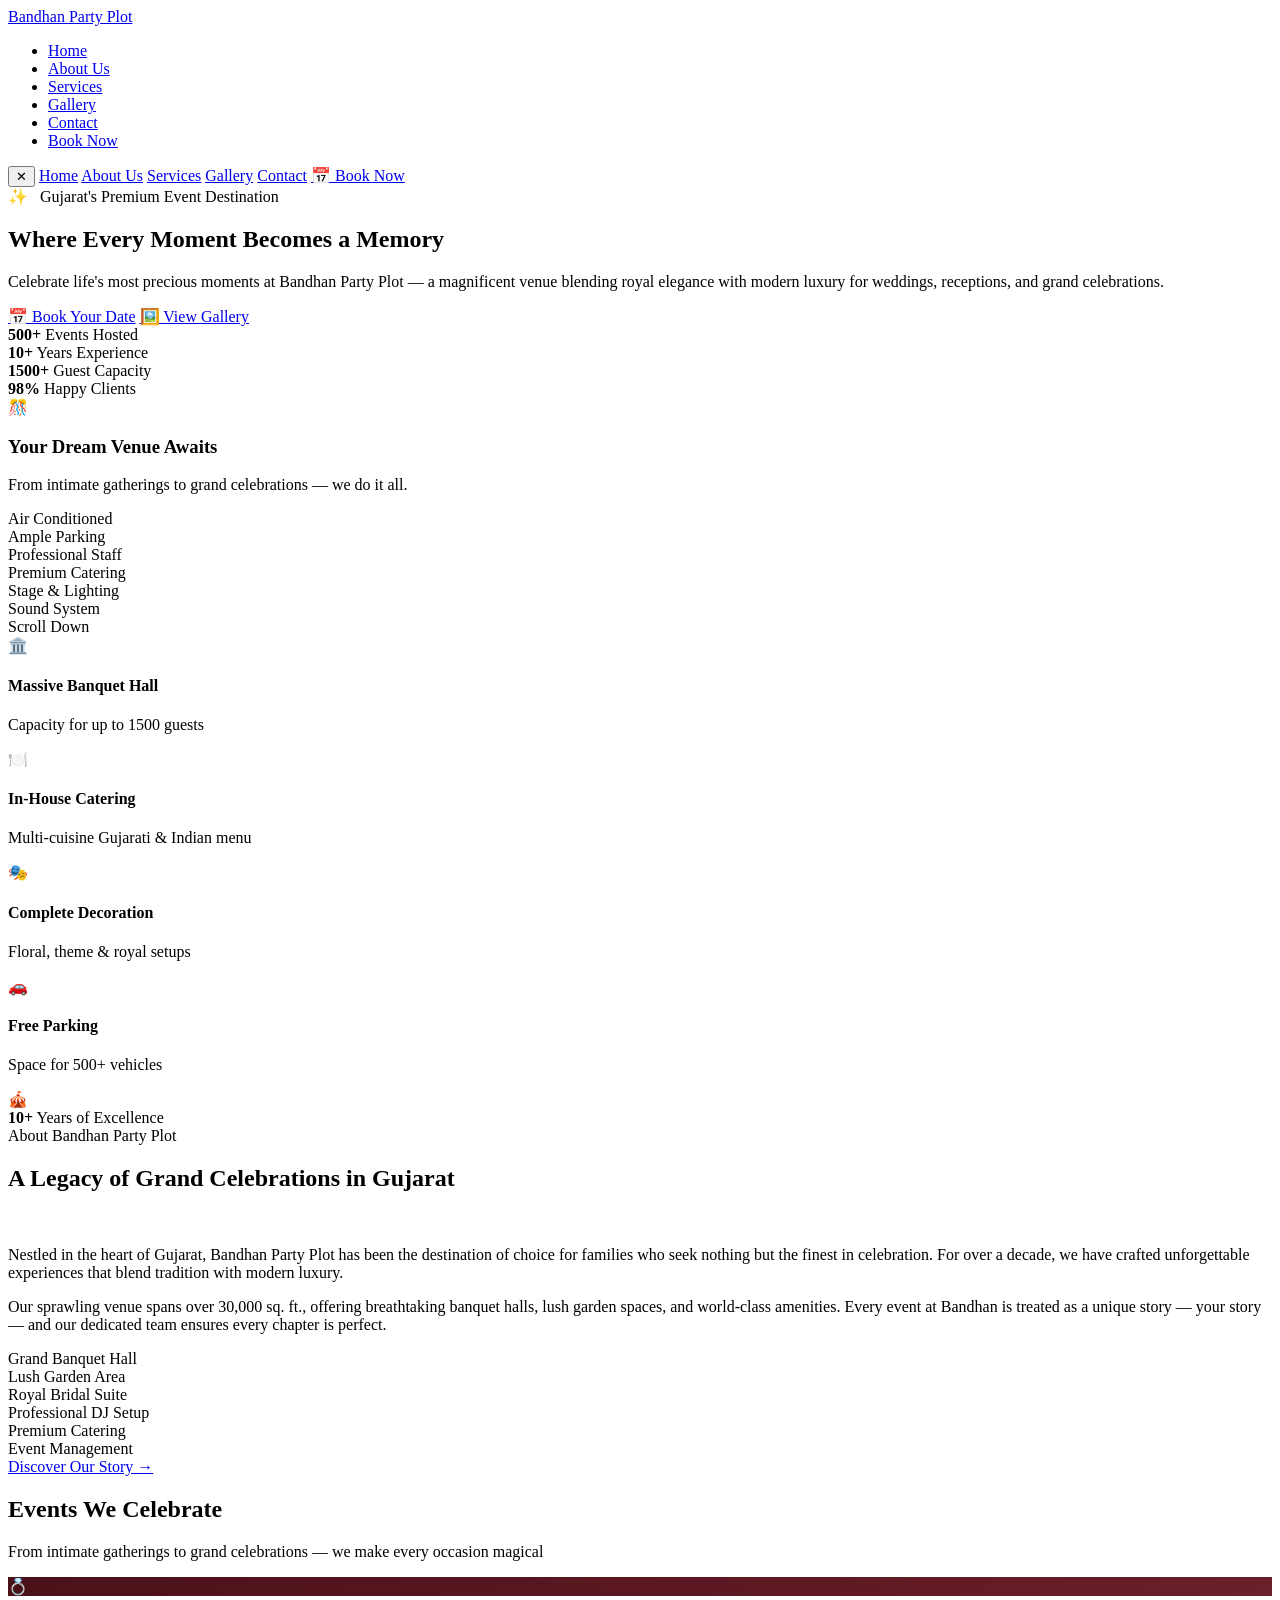
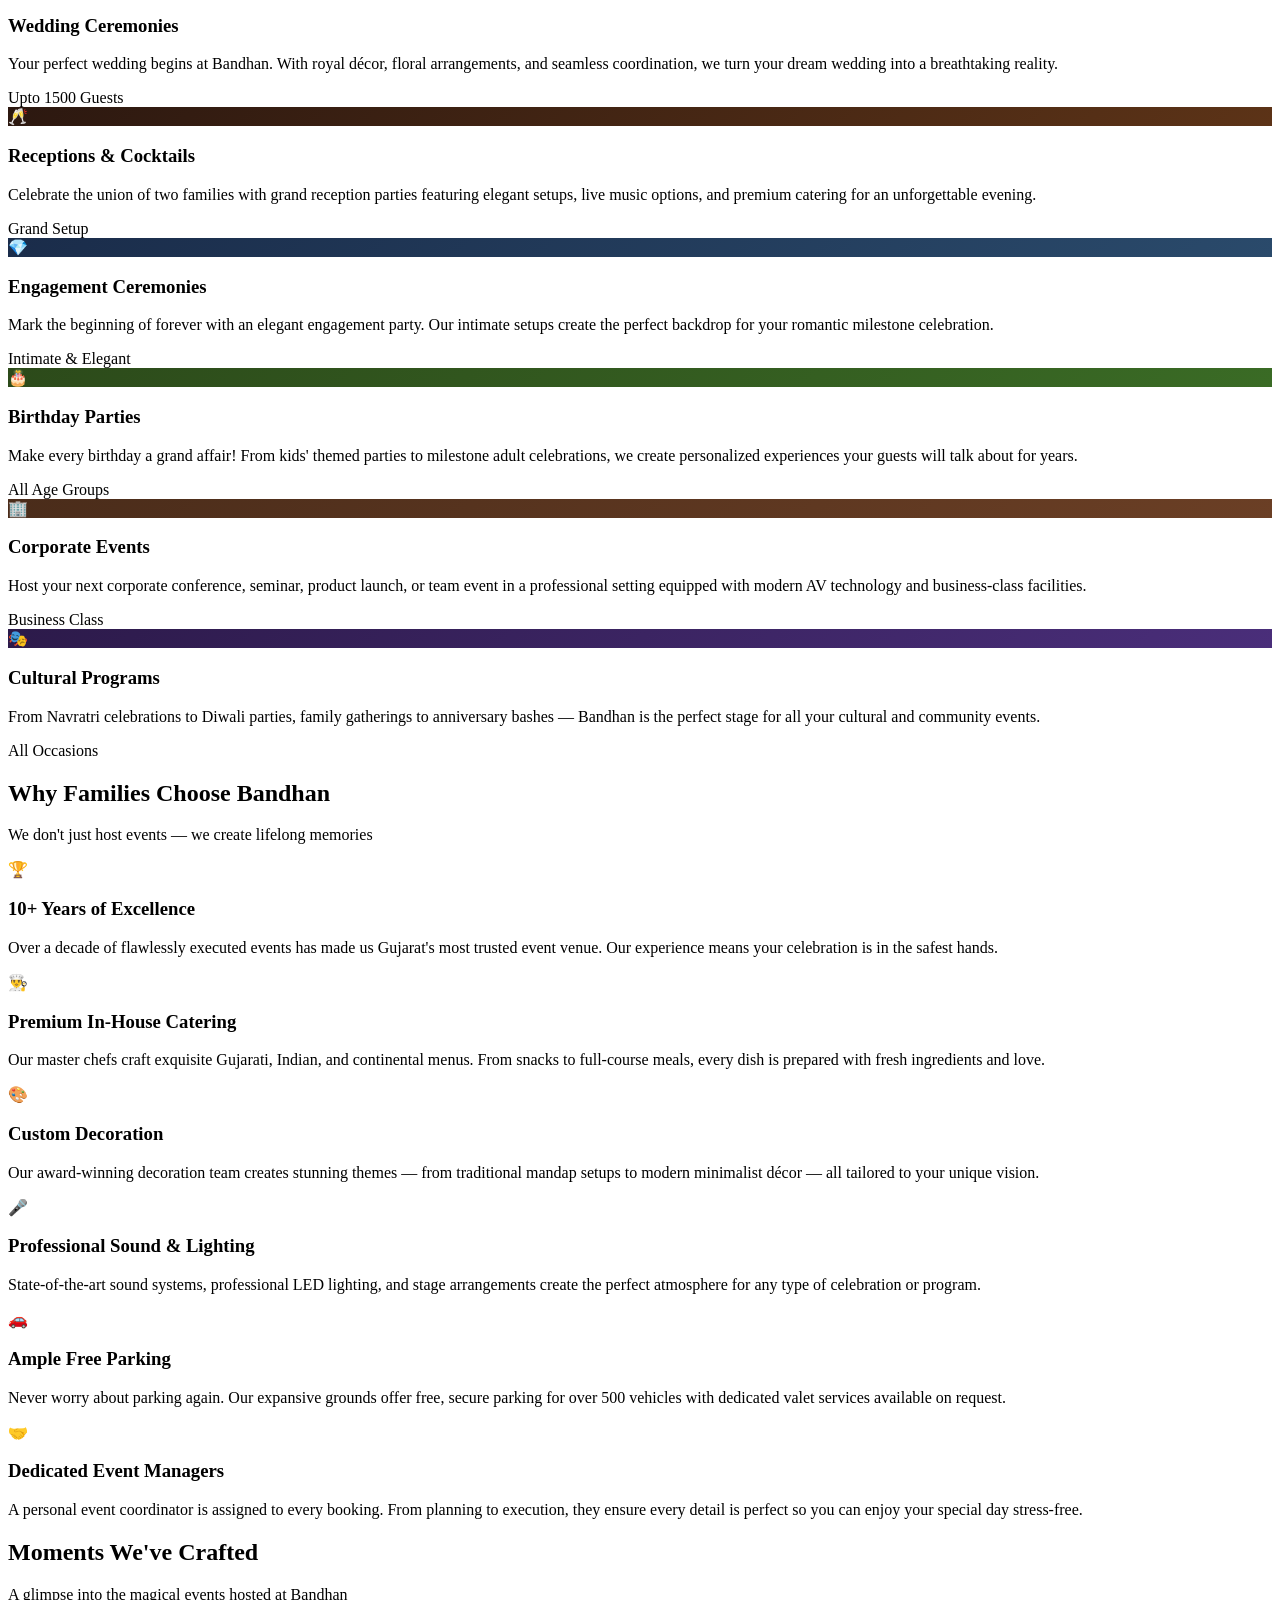
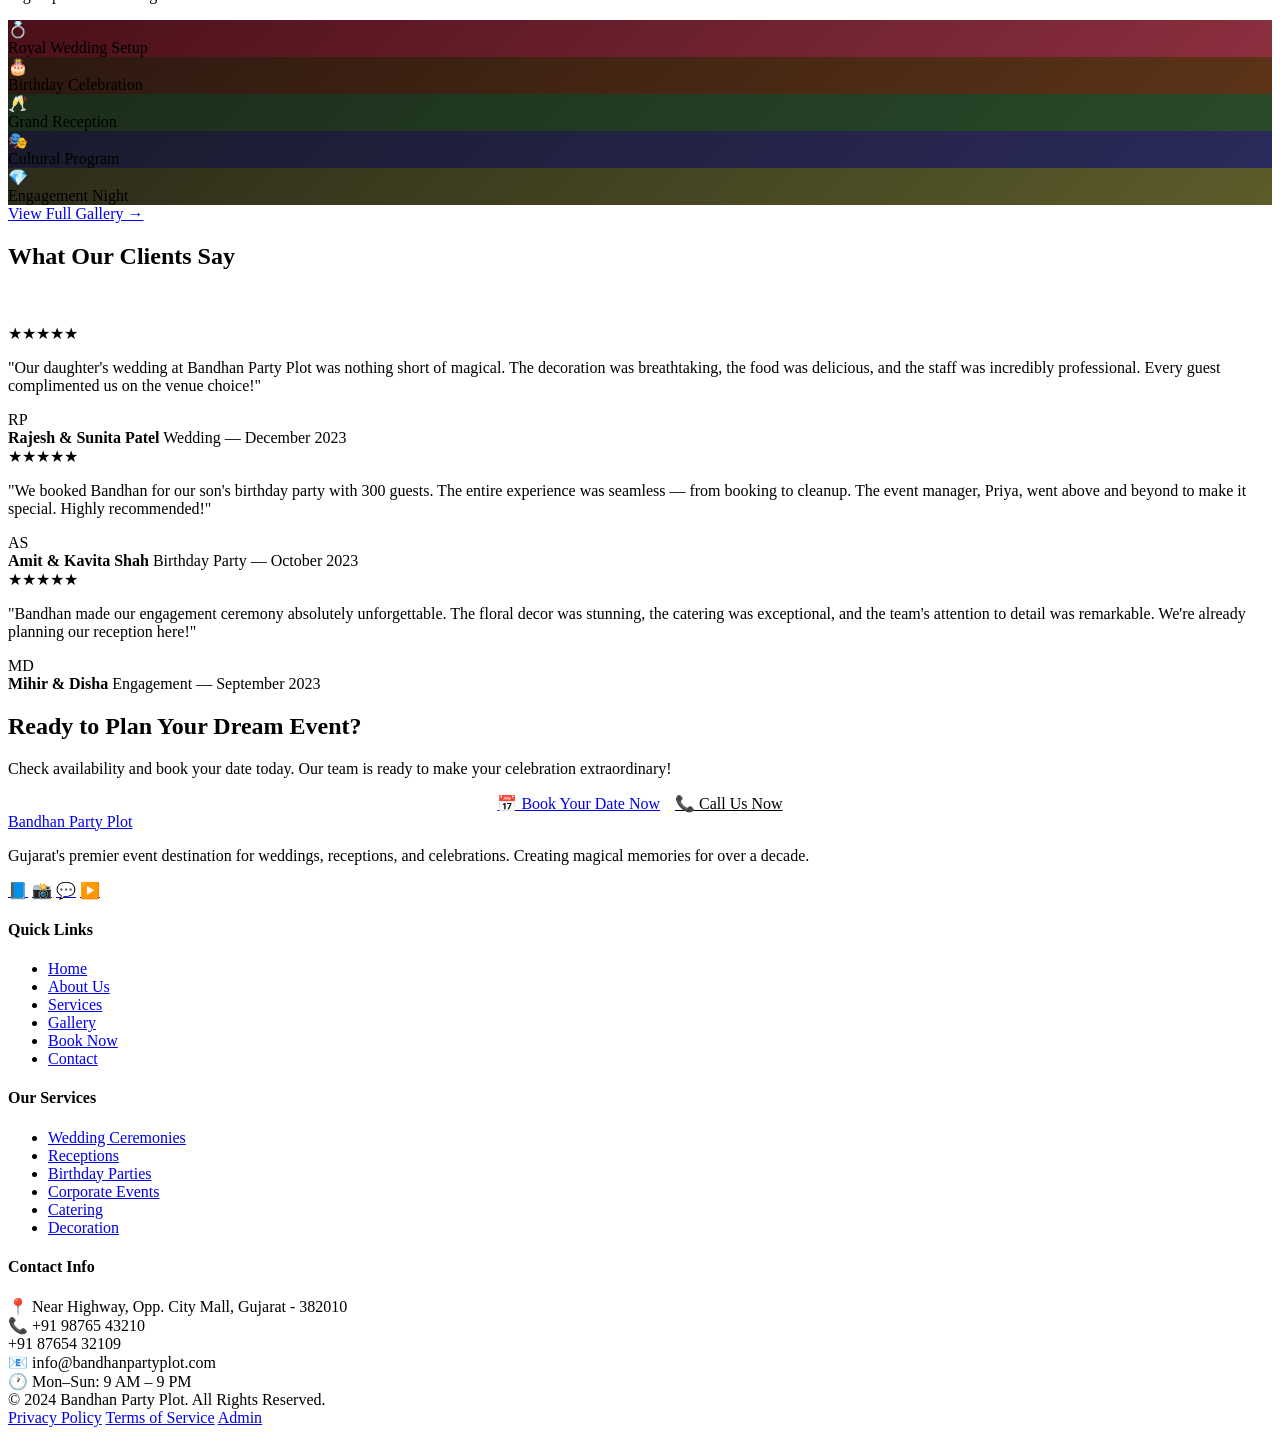
==== index.html @ 80c77ca7 "Add files via upload" ====
<!DOCTYPE html>
<html lang="en">
<head>
  <meta charset="UTF-8" />
  <meta name="viewport" content="width=device-width, initial-scale=1.0" />
  <title>Bandhan Party Plot | Premium Event Venue in Gujarat | Weddings & Celebrations</title>
  <meta name="description" content="Bandhan Party Plot is Gujarat's most trusted premium event venue for weddings, receptions, engagements, birthday parties, and corporate events. Book your dream celebration today!" />
  <meta name="keywords" content="party plot Gujarat, wedding venue Gujarat, event hall Gujarat, Bandhan Party Plot, birthday venue, reception hall" />
  <meta property="og:title" content="Bandhan Party Plot - Premium Event Venue" />
  <meta property="og:description" content="Your dream celebrations deserve the best venue. Bandhan Party Plot - Where Every Moment Becomes a Memory." />
  <link rel="preconnect" href="https://fonts.googleapis.com" />
  <link rel="preconnect" href="https://fonts.gstatic.com" crossorigin />
  <link rel="stylesheet" href="css/style.css" />
  <link rel="icon" href="data:image/svg+xml,<svg xmlns='http://www.w3.org/2000/svg' viewBox='0 0 100 100'><text y='.9em' font-size='90'>🎪</text></svg>" />
</head>
<body>

<!-- ============ NAVIGATION ============ -->
<nav class="navbar" id="navbar">
  <div class="nav-container">
    <a href="index.html" class="nav-logo">Bandhan <span>Party Plot</span></a>
    <ul class="nav-links">
      <li><a href="index.html" class="active">Home</a></li>
      <li><a href="about.html">About Us</a></li>
      <li><a href="services.html">Services</a></li>
      <li><a href="gallery.html">Gallery</a></li>
      <li><a href="contact.html">Contact</a></li>
      <li><a href="booking.html" class="nav-cta">Book Now</a></li>
    </ul>
    <div class="hamburger" id="hamburger">
      <span></span><span></span><span></span>
    </div>
  </div>
</nav>

<!-- Mobile Nav -->
<div class="mobile-nav" id="mobileNav">
  <button class="mobile-nav-close" id="mobileNavClose">✕</button>
  <a href="index.html">Home</a>
  <a href="about.html">About Us</a>
  <a href="services.html">Services</a>
  <a href="gallery.html">Gallery</a>
  <a href="contact.html">Contact</a>
  <a href="booking.html">📅 Book Now</a>
</div>

<!-- ============ HERO SECTION ============ -->
<section class="hero">
  <div class="hero-content">
    <div class="hero-text">
      <div class="hero-badge">
        ✨ &nbsp; Gujarat's Premium Event Destination
      </div>
      <h1 class="hero-title">
        Where Every Moment
        <span class="highlight">Becomes a Memory</span>
      </h1>
      <p class="hero-desc">
        Celebrate life's most precious moments at Bandhan Party Plot — a magnificent venue blending royal elegance with modern luxury for weddings, receptions, and grand celebrations.
      </p>
      <div class="hero-buttons">
        <a href="booking.html" class="btn btn-primary btn-lg">📅 Book Your Date</a>
        <a href="gallery.html" class="btn btn-secondary btn-lg">🖼️ View Gallery</a>
      </div>
      <div class="hero-stats">
        <div class="hero-stat">
          <strong data-count="500" data-suffix="+">500+</strong>
          <span>Events Hosted</span>
        </div>
        <div class="hero-stat">
          <strong data-count="10" data-suffix="+">10+</strong>
          <span>Years Experience</span>
        </div>
        <div class="hero-stat">
          <strong data-count="1500" data-suffix="+">1500+</strong>
          <span>Guest Capacity</span>
        </div>
        <div class="hero-stat">
          <strong data-count="98" data-suffix="%">98%</strong>
          <span>Happy Clients</span>
        </div>
      </div>
    </div>

    <div class="hero-visual">
      <div class="hero-card">
        <div class="hero-card-icon">🎊</div>
        <h3>Your Dream Venue Awaits</h3>
        <p>From intimate gatherings to grand celebrations — we do it all.</p>
        <div class="hero-card-features">
          <div class="hero-card-feature">Air Conditioned</div>
          <div class="hero-card-feature">Ample Parking</div>
          <div class="hero-card-feature">Professional Staff</div>
          <div class="hero-card-feature">Premium Catering</div>
          <div class="hero-card-feature">Stage & Lighting</div>
          <div class="hero-card-feature">Sound System</div>
        </div>
      </div>
    </div>
  </div>

  <div class="scroll-indicator">
    <div class="scroll-mouse"></div>
    <span>Scroll Down</span>
  </div>
</section>

<!-- ============ FEATURES STRIP ============ -->
<section class="features-strip">
  <div class="container">
    <div class="features-strip-grid">
      <div class="feature-strip-item">
        <span class="feature-strip-icon">🏛️</span>
        <div>
          <h4>Massive Banquet Hall</h4>
          <p>Capacity for up to 1500 guests</p>
        </div>
      </div>
      <div class="feature-strip-item">
        <span class="feature-strip-icon">🍽️</span>
        <div>
          <h4>In-House Catering</h4>
          <p>Multi-cuisine Gujarati & Indian menu</p>
        </div>
      </div>
      <div class="feature-strip-item">
        <span class="feature-strip-icon">🎭</span>
        <div>
          <h4>Complete Decoration</h4>
          <p>Floral, theme & royal setups</p>
        </div>
      </div>
      <div class="feature-strip-item">
        <span class="feature-strip-icon">🚗</span>
        <div>
          <h4>Free Parking</h4>
          <p>Space for 500+ vehicles</p>
        </div>
      </div>
    </div>
  </div>
</section>

<!-- ============ ABOUT (HOME) ============ -->
<section class="about-home section-padding">
  <div class="container">
    <div class="about-grid">
      <div class="about-image-block">
        <div class="about-main-img">🎪</div>
        <div class="about-badge-card">
          <strong>10+</strong>
          <span>Years of Excellence</span>
        </div>
      </div>
      <div class="about-text-block">
        <span class="about-tag">About Bandhan Party Plot</span>
        <h2 class="section-title">A Legacy of Grand Celebrations in Gujarat</h2>
        <div class="gold-line left"></div>
        <br>
        <p>Nestled in the heart of Gujarat, Bandhan Party Plot has been the destination of choice for families who seek nothing but the finest in celebration. For over a decade, we have crafted unforgettable experiences that blend tradition with modern luxury.</p>
        <p>Our sprawling venue spans over 30,000 sq. ft., offering breathtaking banquet halls, lush garden spaces, and world-class amenities. Every event at Bandhan is treated as a unique story — your story — and our dedicated team ensures every chapter is perfect.</p>
        <div class="about-highlights">
          <div class="highlight-item"><div class="highlight-dot"></div>Grand Banquet Hall</div>
          <div class="highlight-item"><div class="highlight-dot"></div>Lush Garden Area</div>
          <div class="highlight-item"><div class="highlight-dot"></div>Royal Bridal Suite</div>
          <div class="highlight-item"><div class="highlight-dot"></div>Professional DJ Setup</div>
          <div class="highlight-item"><div class="highlight-dot"></div>Premium Catering</div>
          <div class="highlight-item"><div class="highlight-dot"></div>Event Management</div>
        </div>
        <a href="about.html" class="btn btn-outline">Discover Our Story →</a>
      </div>
    </div>
  </div>
</section>

<!-- ============ EVENTS WE HOST ============ -->
<section class="events-section section-padding">
  <div class="container">
    <div class="section-header">
      <h2 class="section-title">Events We Celebrate</h2>
      <div class="gold-line"></div>
      <p class="section-subtitle">From intimate gatherings to grand celebrations — we make every occasion magical</p>
    </div>
    <div class="events-grid">
      <div class="event-card">
        <div class="event-card-image" style="background:linear-gradient(135deg,#4A1018,#6B1F2A);">💍</div>
        <div class="event-card-body">
          <h3>Wedding Ceremonies</h3>
          <p>Your perfect wedding begins at Bandhan. With royal décor, floral arrangements, and seamless coordination, we turn your dream wedding into a breathtaking reality.</p>
          <span class="event-tag">Upto 1500 Guests</span>
        </div>
      </div>
      <div class="event-card">
        <div class="event-card-image" style="background:linear-gradient(135deg,#2C1810,#5C3317);">🥂</div>
        <div class="event-card-body">
          <h3>Receptions & Cocktails</h3>
          <p>Celebrate the union of two families with grand reception parties featuring elegant setups, live music options, and premium catering for an unforgettable evening.</p>
          <span class="event-tag">Grand Setup</span>
        </div>
      </div>
      <div class="event-card">
        <div class="event-card-image" style="background:linear-gradient(135deg,#1A2C4A,#2A4A6B);">💎</div>
        <div class="event-card-body">
          <h3>Engagement Ceremonies</h3>
          <p>Mark the beginning of forever with an elegant engagement party. Our intimate setups create the perfect backdrop for your romantic milestone celebration.</p>
          <span class="event-tag">Intimate & Elegant</span>
        </div>
      </div>
      <div class="event-card">
        <div class="event-card-image" style="background:linear-gradient(135deg,#2C4A1A,#3A6B25);">🎂</div>
        <div class="event-card-body">
          <h3>Birthday Parties</h3>
          <p>Make every birthday a grand affair! From kids' themed parties to milestone adult celebrations, we create personalized experiences your guests will talk about for years.</p>
          <span class="event-tag">All Age Groups</span>
        </div>
      </div>
      <div class="event-card">
        <div class="event-card-image" style="background:linear-gradient(135deg,#4A2C1A,#6B3F25);">🏢</div>
        <div class="event-card-body">
          <h3>Corporate Events</h3>
          <p>Host your next corporate conference, seminar, product launch, or team event in a professional setting equipped with modern AV technology and business-class facilities.</p>
          <span class="event-tag">Business Class</span>
        </div>
      </div>
      <div class="event-card">
        <div class="event-card-image" style="background:linear-gradient(135deg,#2C1A4A,#4A2E7A);">🎭</div>
        <div class="event-card-body">
          <h3>Cultural Programs</h3>
          <p>From Navratri celebrations to Diwali parties, family gatherings to anniversary bashes — Bandhan is the perfect stage for all your cultural and community events.</p>
          <span class="event-tag">All Occasions</span>
        </div>
      </div>
    </div>
  </div>
</section>

<!-- ============ WHY CHOOSE US ============ -->
<section class="why-us section-padding">
  <div class="container">
    <div class="section-header">
      <h2 class="section-title">Why Families Choose Bandhan</h2>
      <div class="gold-line"></div>
      <p class="section-subtitle">We don't just host events — we create lifelong memories</p>
    </div>
    <div class="why-us-grid">
      <div class="why-card">
        <div class="why-icon">🏆</div>
        <h3>10+ Years of Excellence</h3>
        <p>Over a decade of flawlessly executed events has made us Gujarat's most trusted event venue. Our experience means your celebration is in the safest hands.</p>
      </div>
      <div class="why-card">
        <div class="why-icon">👨‍🍳</div>
        <h3>Premium In-House Catering</h3>
        <p>Our master chefs craft exquisite Gujarati, Indian, and continental menus. From snacks to full-course meals, every dish is prepared with fresh ingredients and love.</p>
      </div>
      <div class="why-card">
        <div class="why-icon">🎨</div>
        <h3>Custom Decoration</h3>
        <p>Our award-winning decoration team creates stunning themes — from traditional mandap setups to modern minimalist décor — all tailored to your unique vision.</p>
      </div>
      <div class="why-card">
        <div class="why-icon">🎤</div>
        <h3>Professional Sound & Lighting</h3>
        <p>State-of-the-art sound systems, professional LED lighting, and stage arrangements create the perfect atmosphere for any type of celebration or program.</p>
      </div>
      <div class="why-card">
        <div class="why-icon">🚗</div>
        <h3>Ample Free Parking</h3>
        <p>Never worry about parking again. Our expansive grounds offer free, secure parking for over 500 vehicles with dedicated valet services available on request.</p>
      </div>
      <div class="why-card">
        <div class="why-icon">🤝</div>
        <h3>Dedicated Event Managers</h3>
        <p>A personal event coordinator is assigned to every booking. From planning to execution, they ensure every detail is perfect so you can enjoy your special day stress-free.</p>
      </div>
    </div>
  </div>
</section>

<!-- ============ GALLERY PREVIEW ============ -->
<section class="gallery-preview section-padding">
  <div class="container">
    <div class="section-header">
      <h2 class="section-title">Moments We've Crafted</h2>
      <div class="gold-line"></div>
      <p class="section-subtitle">A glimpse into the magical events hosted at Bandhan</p>
    </div>
    <div class="gallery-grid-home">
      <div class="gallery-item large" style="background:linear-gradient(135deg,#4A1018,#8B2F3F);">
        💍
        <div class="gallery-overlay"><span>Royal Wedding Setup</span></div>
      </div>
      <div class="gallery-item" style="background:linear-gradient(135deg,#2C1810,#5C3317);">
        🎂
        <div class="gallery-overlay"><span>Birthday Celebration</span></div>
      </div>
      <div class="gallery-item" style="background:linear-gradient(135deg,#1A2C1A,#2A4A2A);">
        🥂
        <div class="gallery-overlay"><span>Grand Reception</span></div>
      </div>
      <div class="gallery-item" style="background:linear-gradient(135deg,#1A1A2C,#2A2A5C);">
        🎭
        <div class="gallery-overlay"><span>Cultural Program</span></div>
      </div>
      <div class="gallery-item" style="background:linear-gradient(135deg,#2C2C1A,#5C5C2A);">
        💎
        <div class="gallery-overlay"><span>Engagement Night</span></div>
      </div>
    </div>
    <div class="text-center">
      <a href="gallery.html" class="btn btn-outline btn-lg">View Full Gallery →</a>
    </div>
  </div>
</section>

<!-- ============ TESTIMONIALS ============ -->
<section class="testimonials section-padding">
  <div class="container">
    <div class="section-header">
      <h2 class="section-title">What Our Clients Say</h2>
      <div class="gold-line"></div>
      <p class="section-subtitle" style="color:rgba(255,255,255,0.7);">Real stories from families who celebrated at Bandhan</p>
    </div>
    <div class="testimonials-grid">
      <div class="testimonial-card">
        <div class="testimonial-stars">★★★★★</div>
        <p class="testimonial-text">"Our daughter's wedding at Bandhan Party Plot was nothing short of magical. The decoration was breathtaking, the food was delicious, and the staff was incredibly professional. Every guest complimented us on the venue choice!"</p>
        <div class="testimonial-author">
          <div class="author-avatar">RP</div>
          <div class="author-info">
            <strong>Rajesh & Sunita Patel</strong>
            <span>Wedding — December 2023</span>
          </div>
        </div>
      </div>
      <div class="testimonial-card">
        <div class="testimonial-stars">★★★★★</div>
        <p class="testimonial-text">"We booked Bandhan for our son's birthday party with 300 guests. The entire experience was seamless — from booking to cleanup. The event manager, Priya, went above and beyond to make it special. Highly recommended!"</p>
        <div class="testimonial-author">
          <div class="author-avatar">AS</div>
          <div class="author-info">
            <strong>Amit & Kavita Shah</strong>
            <span>Birthday Party — October 2023</span>
          </div>
        </div>
      </div>
      <div class="testimonial-card">
        <div class="testimonial-stars">★★★★★</div>
        <p class="testimonial-text">"Bandhan made our engagement ceremony absolutely unforgettable. The floral decor was stunning, the catering was exceptional, and the team's attention to detail was remarkable. We're already planning our reception here!"</p>
        <div class="testimonial-author">
          <div class="author-avatar">MD</div>
          <div class="author-info">
            <strong>Mihir & Disha</strong>
            <span>Engagement — September 2023</span>
          </div>
        </div>
      </div>
    </div>
  </div>
</section>

<!-- ============ CTA SECTION ============ -->
<section class="cta-section">
  <div class="container">
    <h2>Ready to Plan Your Dream Event?</h2>
    <p>Check availability and book your date today. Our team is ready to make your celebration extraordinary!</p>
    <div style="display:flex;gap:15px;justify-content:center;flex-wrap:wrap;">
      <a href="booking.html" class="btn btn-lg">📅 Book Your Date Now</a>
      <a href="tel:+919876543210" class="btn btn-lg" style="background:transparent;border:2px solid var(--maroon-dark);color:var(--maroon-dark);">📞 Call Us Now</a>
    </div>
  </div>
</section>

<!-- ============ FOOTER ============ -->
<footer>
  <div class="footer-main">
    <div class="container">
      <div class="footer-grid">
        <div class="footer-brand">
          <a href="index.html" class="nav-logo">Bandhan <span>Party Plot</span></a>
          <p>Gujarat's premier event destination for weddings, receptions, and celebrations. Creating magical memories for over a decade.</p>
          <div class="footer-social">
            <a href="#" title="Facebook">📘</a>
            <a href="#" title="Instagram">📸</a>
            <a href="#" title="WhatsApp">💬</a>
            <a href="#" title="YouTube">▶️</a>
          </div>
        </div>
        <div class="footer-col">
          <h4>Quick Links</h4>
          <ul class="footer-links">
            <li><a href="index.html">Home</a></li>
            <li><a href="about.html">About Us</a></li>
            <li><a href="services.html">Services</a></li>
            <li><a href="gallery.html">Gallery</a></li>
            <li><a href="booking.html">Book Now</a></li>
            <li><a href="contact.html">Contact</a></li>
          </ul>
        </div>
        <div class="footer-col">
          <h4>Our Services</h4>
          <ul class="footer-links">
            <li><a href="services.html">Wedding Ceremonies</a></li>
            <li><a href="services.html">Receptions</a></li>
            <li><a href="services.html">Birthday Parties</a></li>
            <li><a href="services.html">Corporate Events</a></li>
            <li><a href="services.html">Catering</a></li>
            <li><a href="services.html">Decoration</a></li>
          </ul>
        </div>
        <div class="footer-col">
          <h4>Contact Info</h4>
          <div class="footer-contact-item">
            <span>📍</span>
            <span>Near Highway, Opp. City Mall, Gujarat - 382010</span>
          </div>
          <div class="footer-contact-item">
            <span>📞</span>
            <span>+91 98765 43210<br>+91 87654 32109</span>
          </div>
          <div class="footer-contact-item">
            <span>📧</span>
            <span>info@bandhanpartyplot.com</span>
          </div>
          <div class="footer-contact-item">
            <span>🕐</span>
            <span>Mon–Sun: 9 AM – 9 PM</span>
          </div>
        </div>
      </div>
    </div>
  </div>
  <div class="footer-bottom">
    <div class="container">
      <div class="footer-bottom-inner">
        <span>© 2024 Bandhan Party Plot. All Rights Reserved.</span>
        <div class="footer-bottom-links">
          <a href="#">Privacy Policy</a>
          <a href="#">Terms of Service</a>
          <a href="admin.html">Admin</a>
        </div>
      </div>
    </div>
  </div>
</footer>

<script src="js/main.js"></script>
</body>
</html>
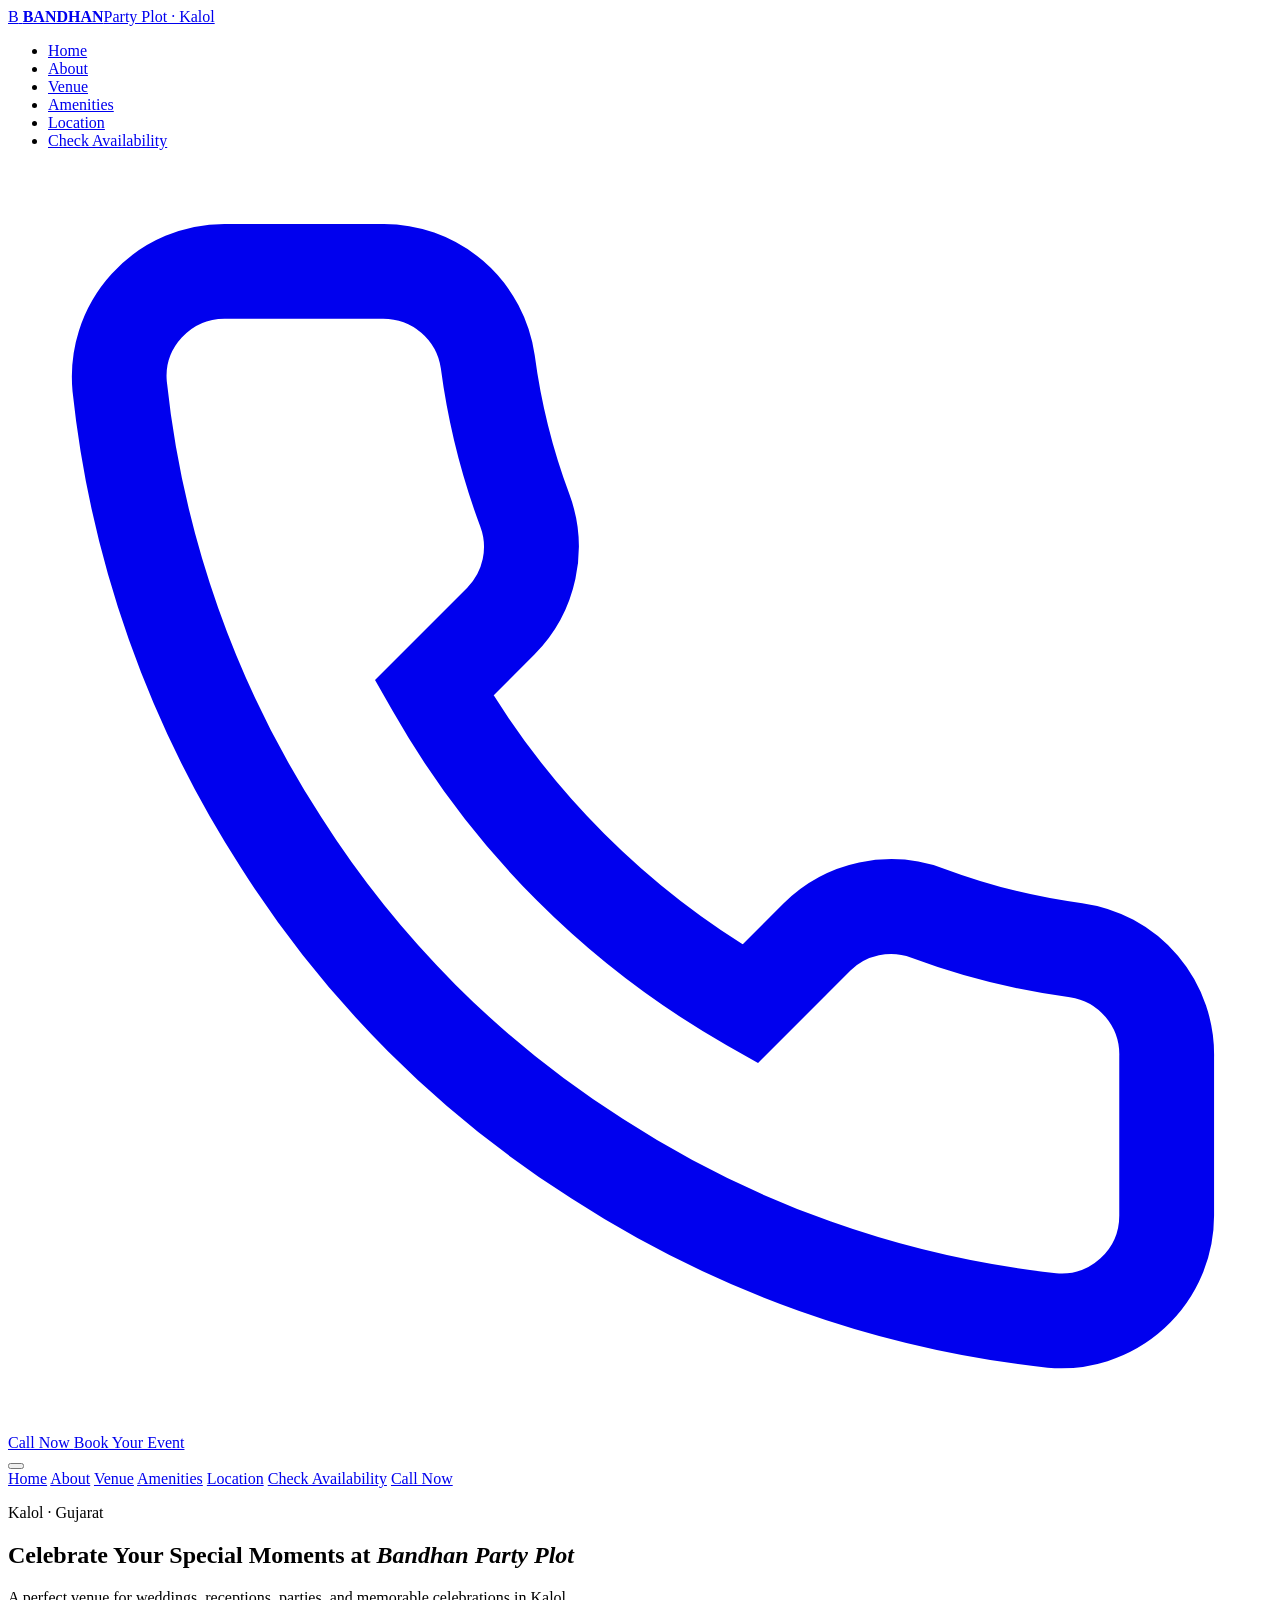
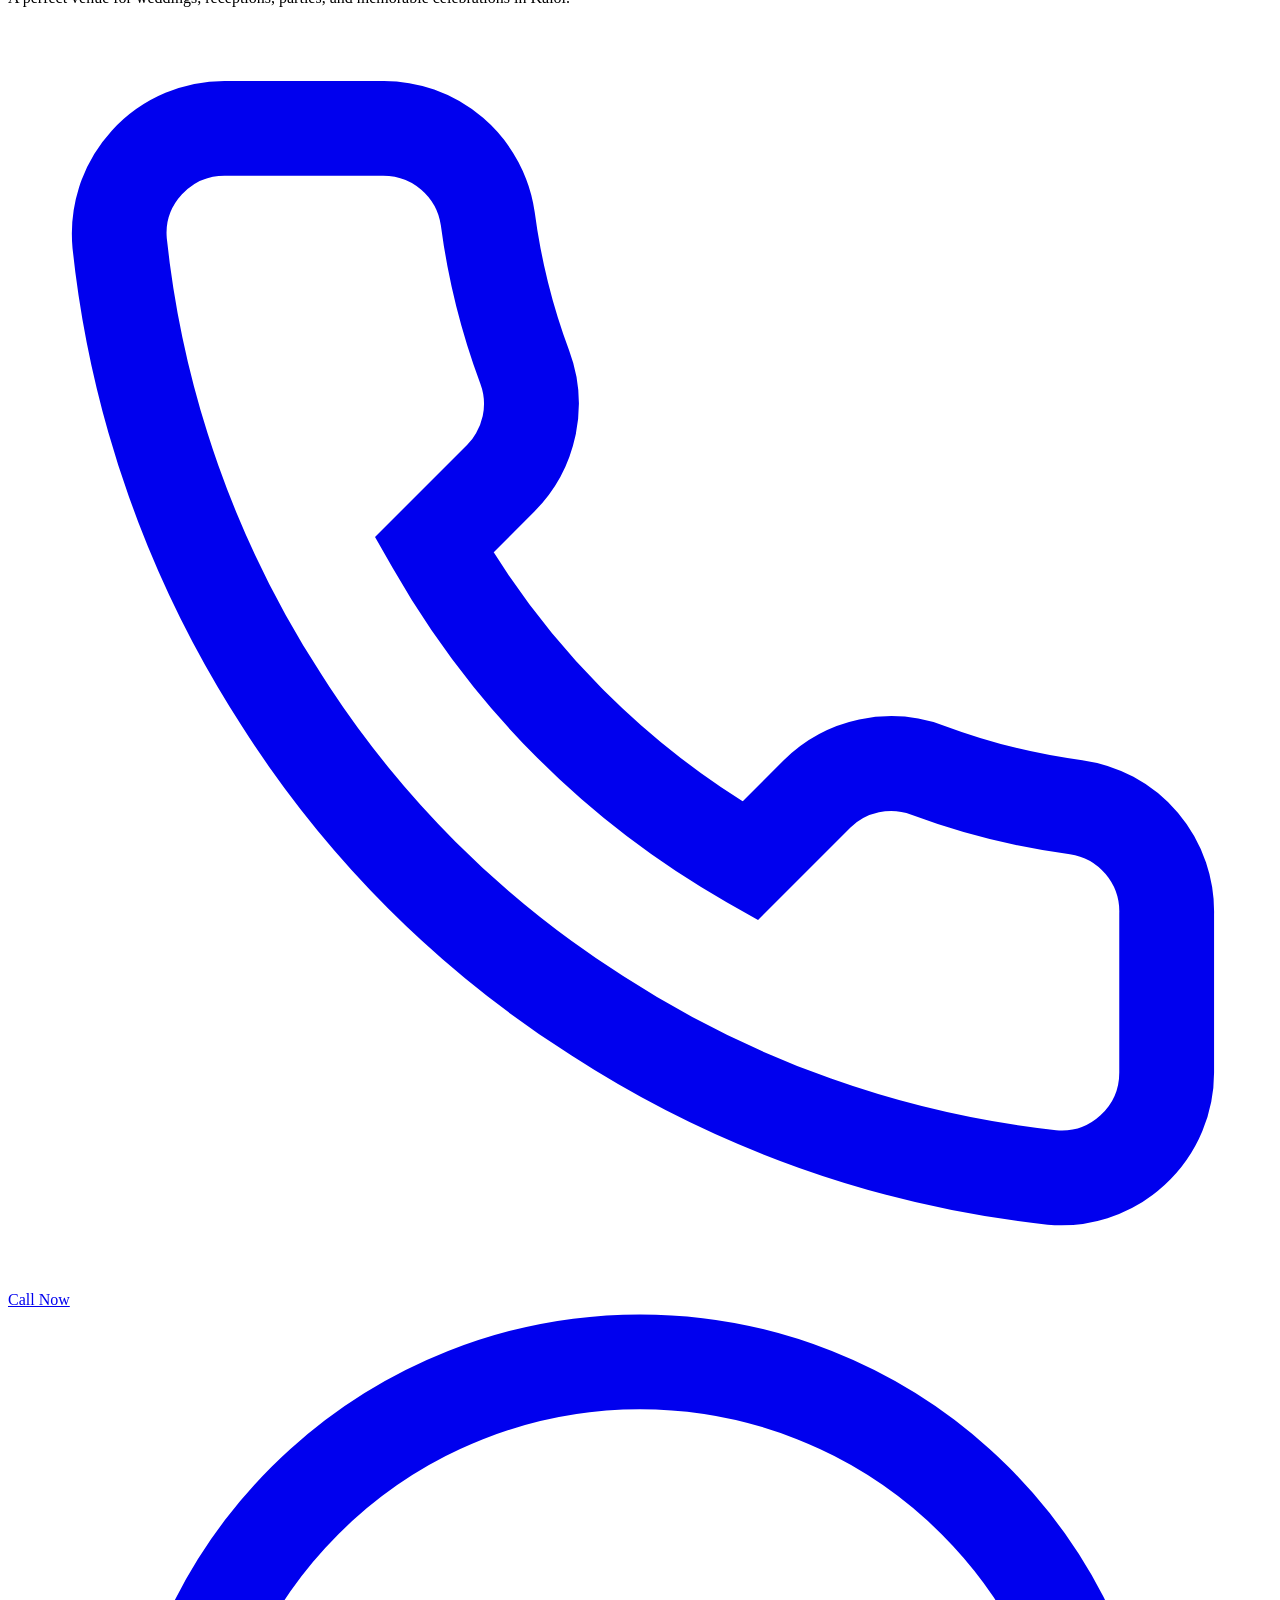
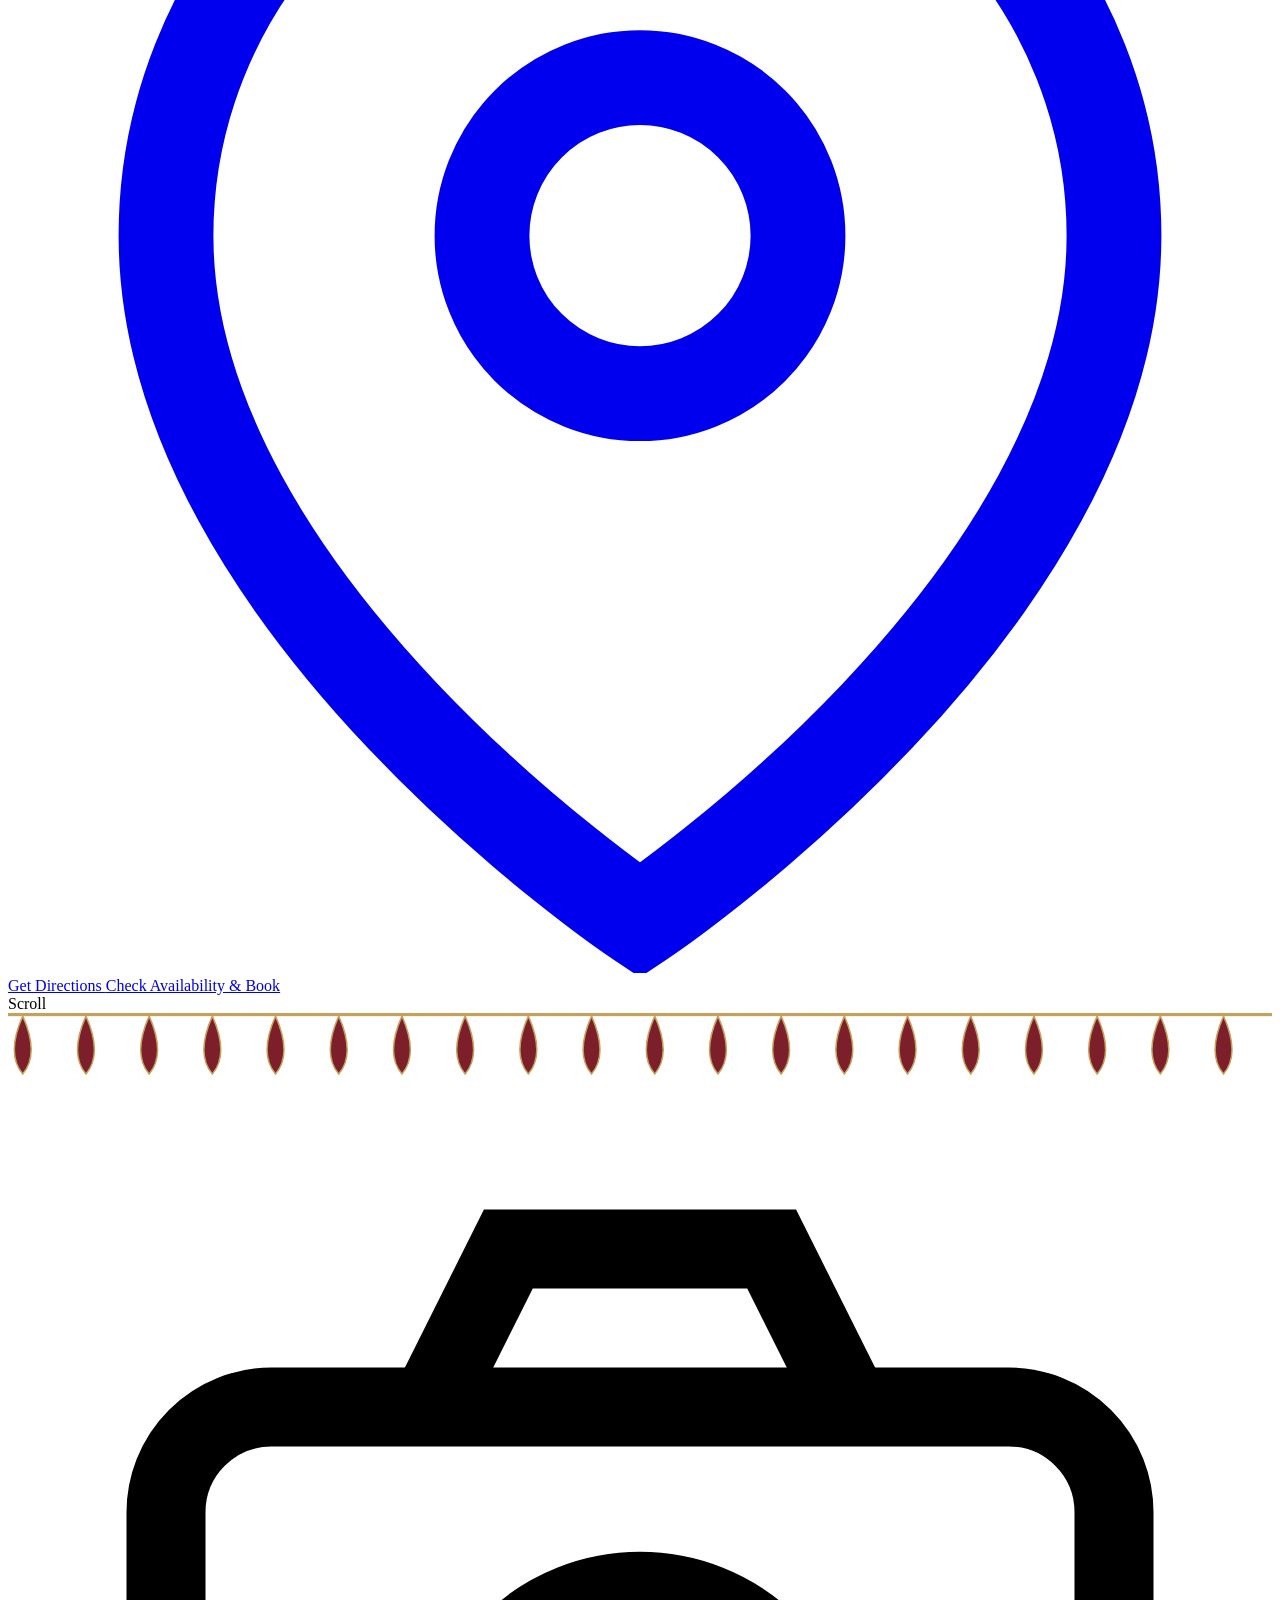
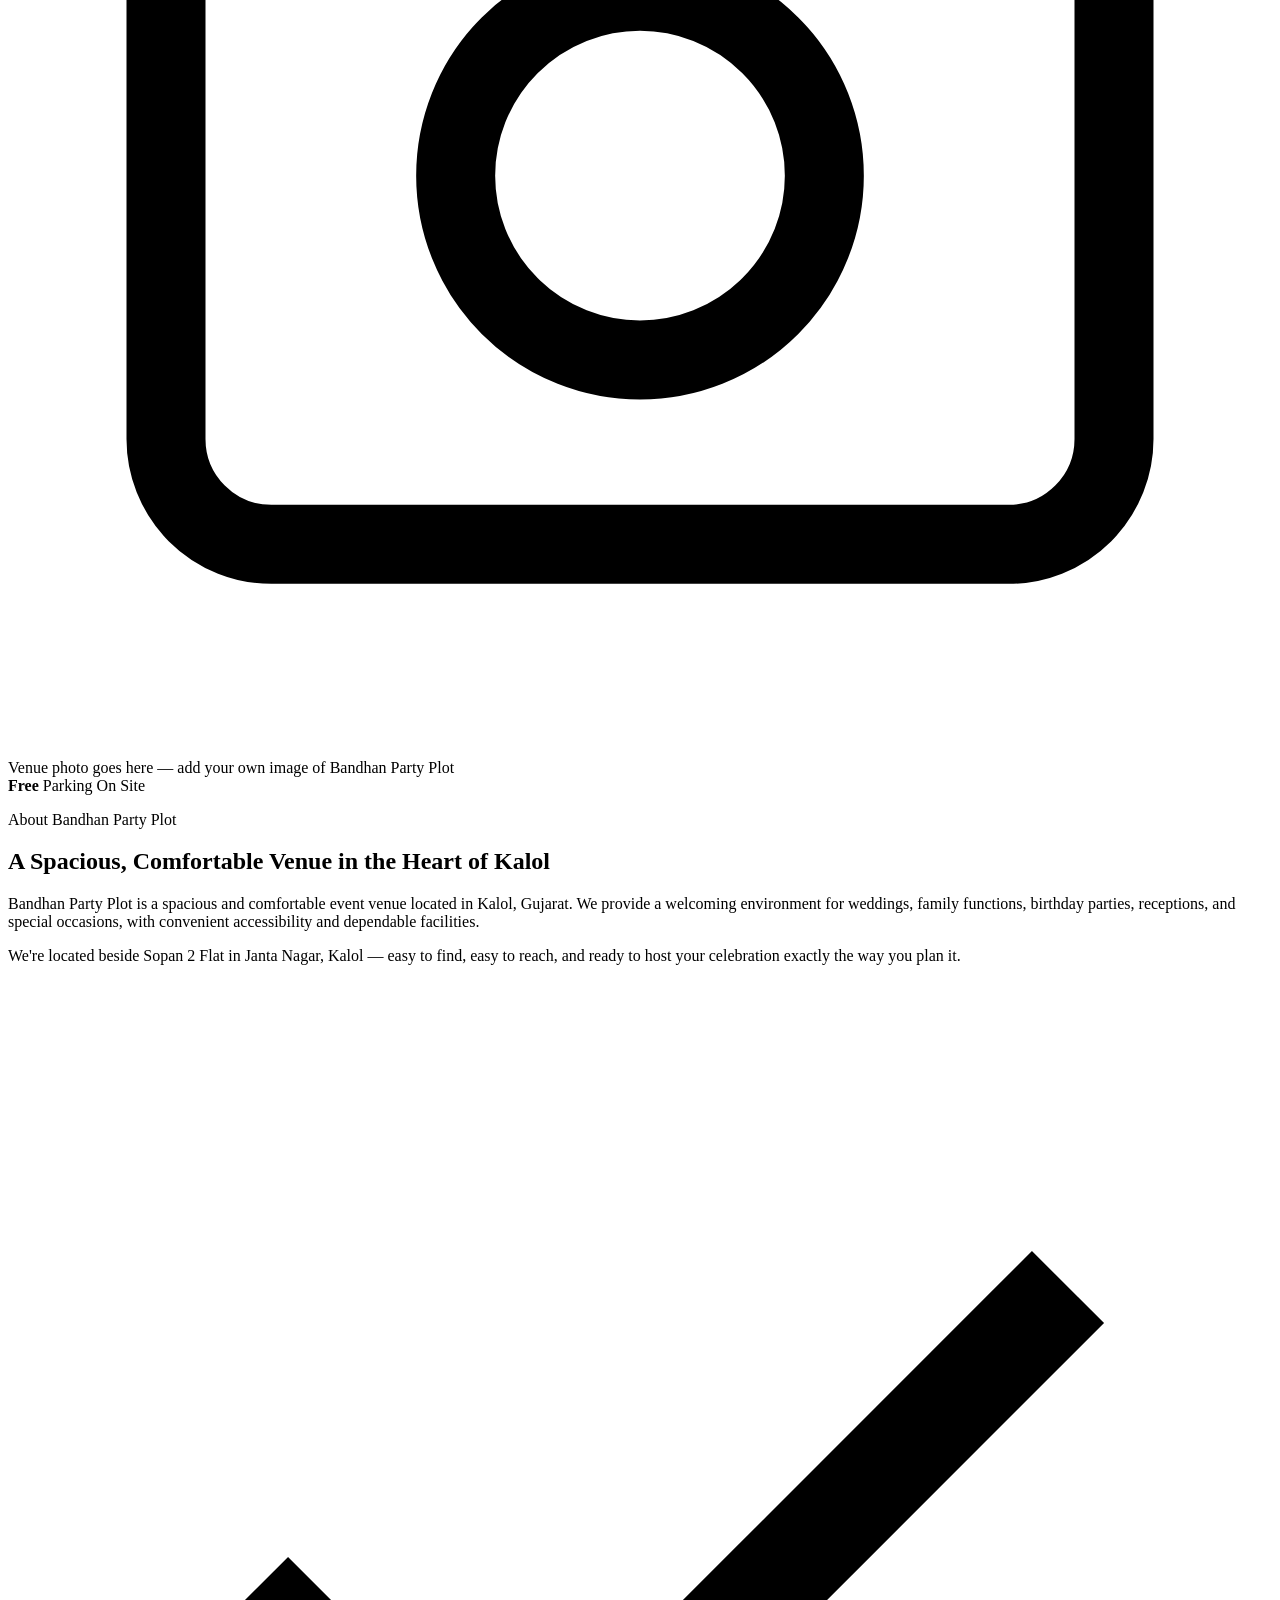
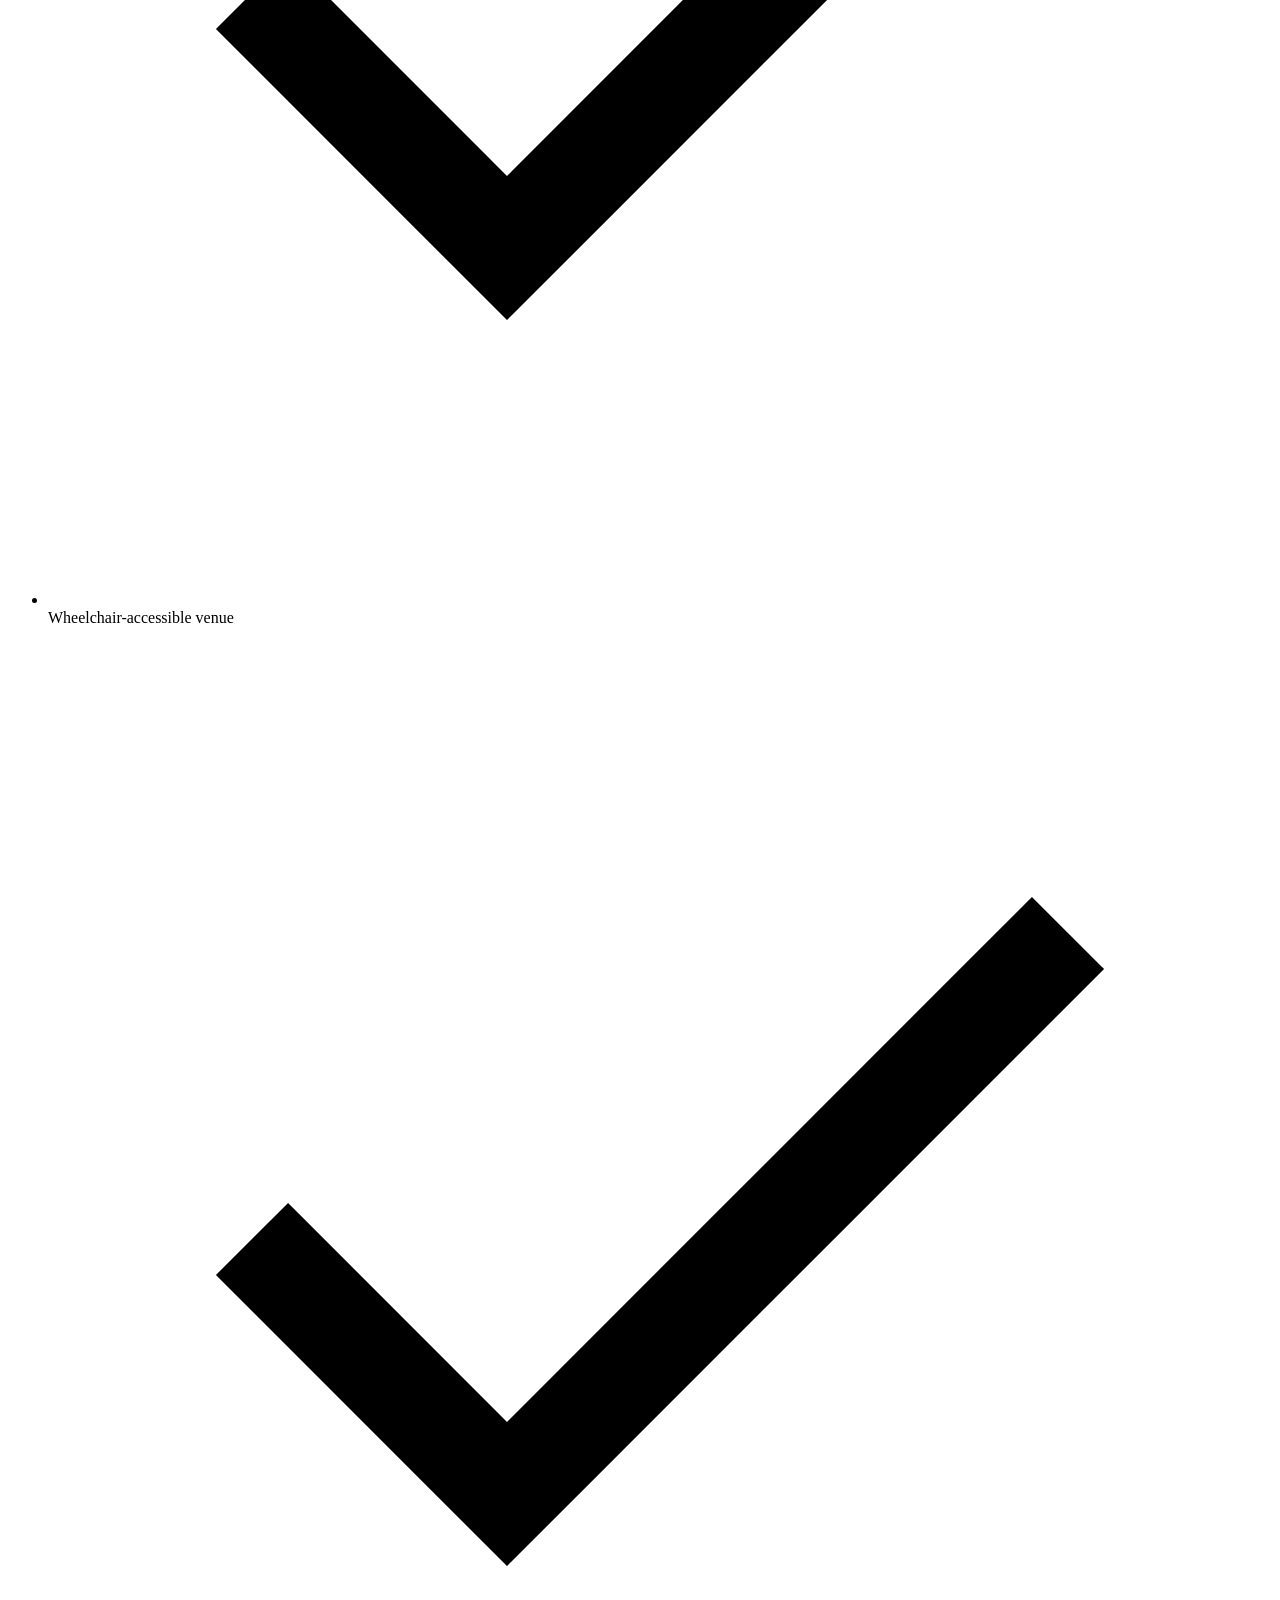
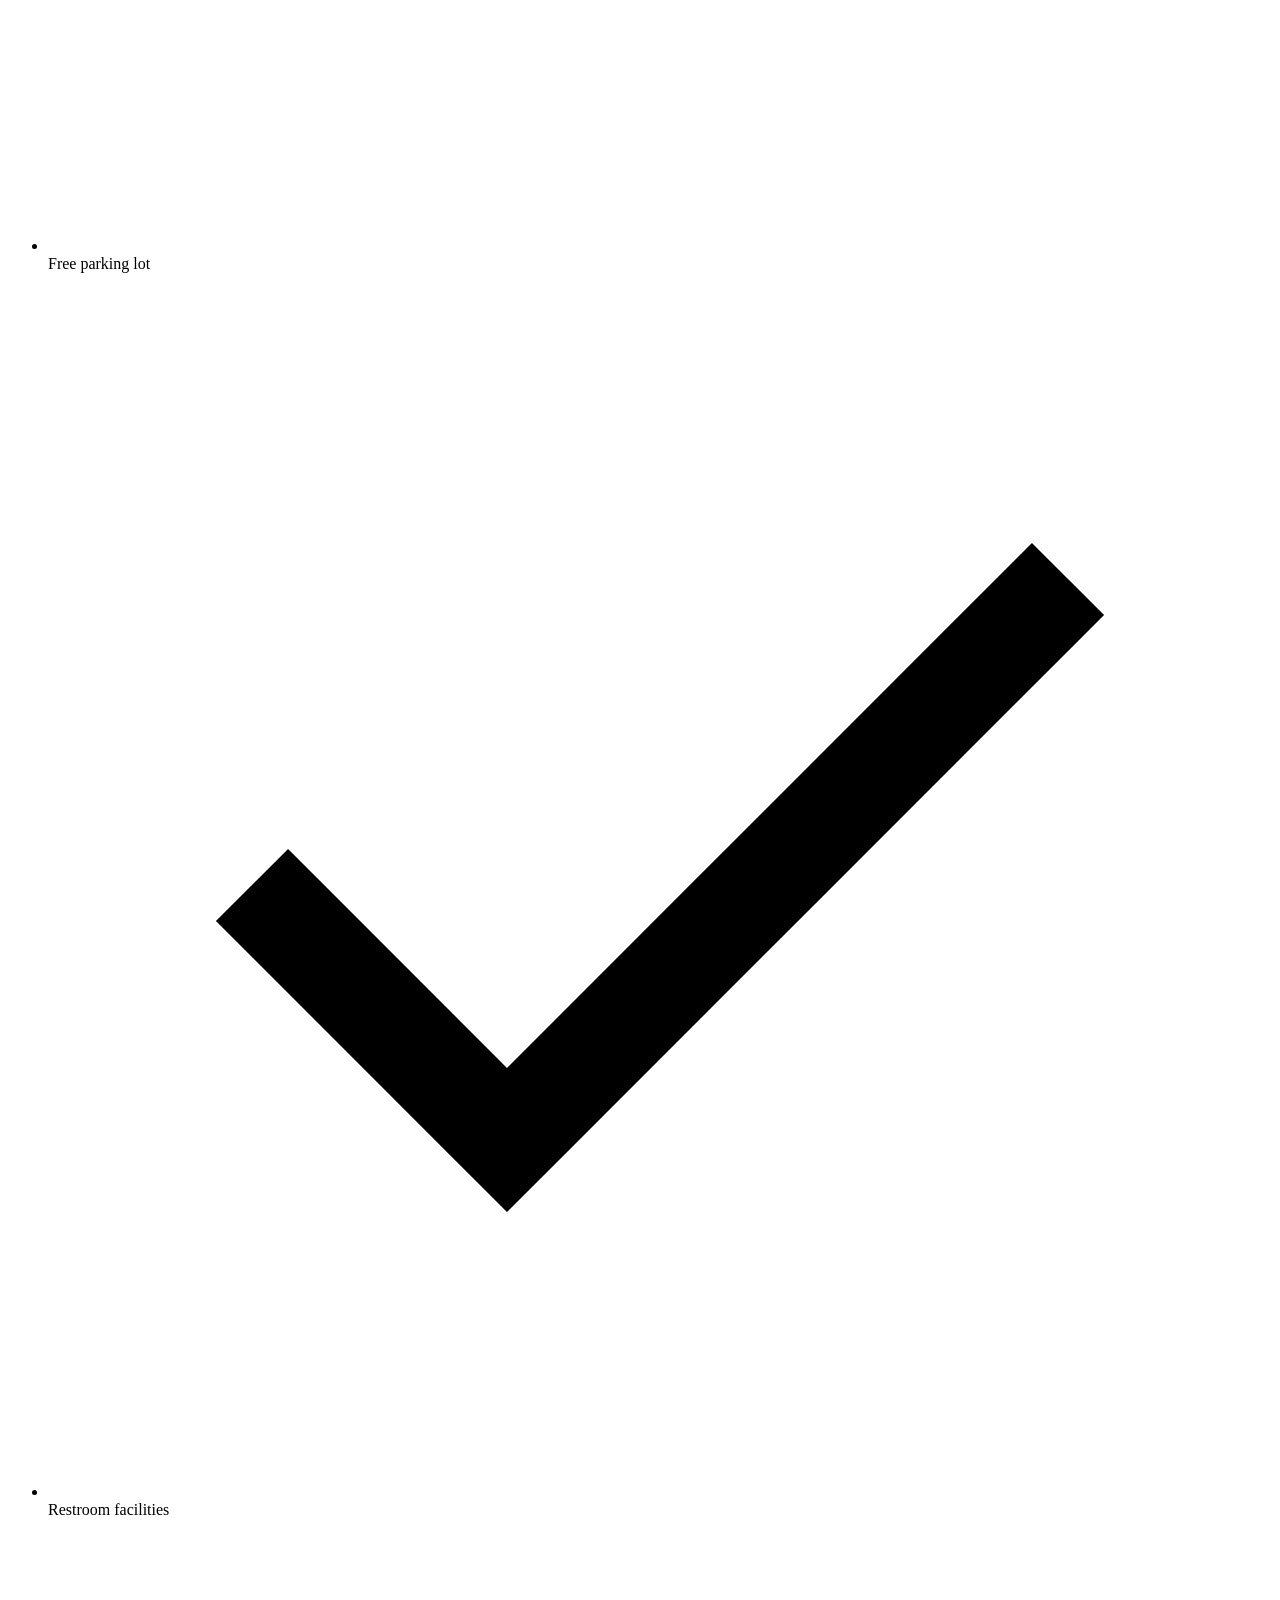
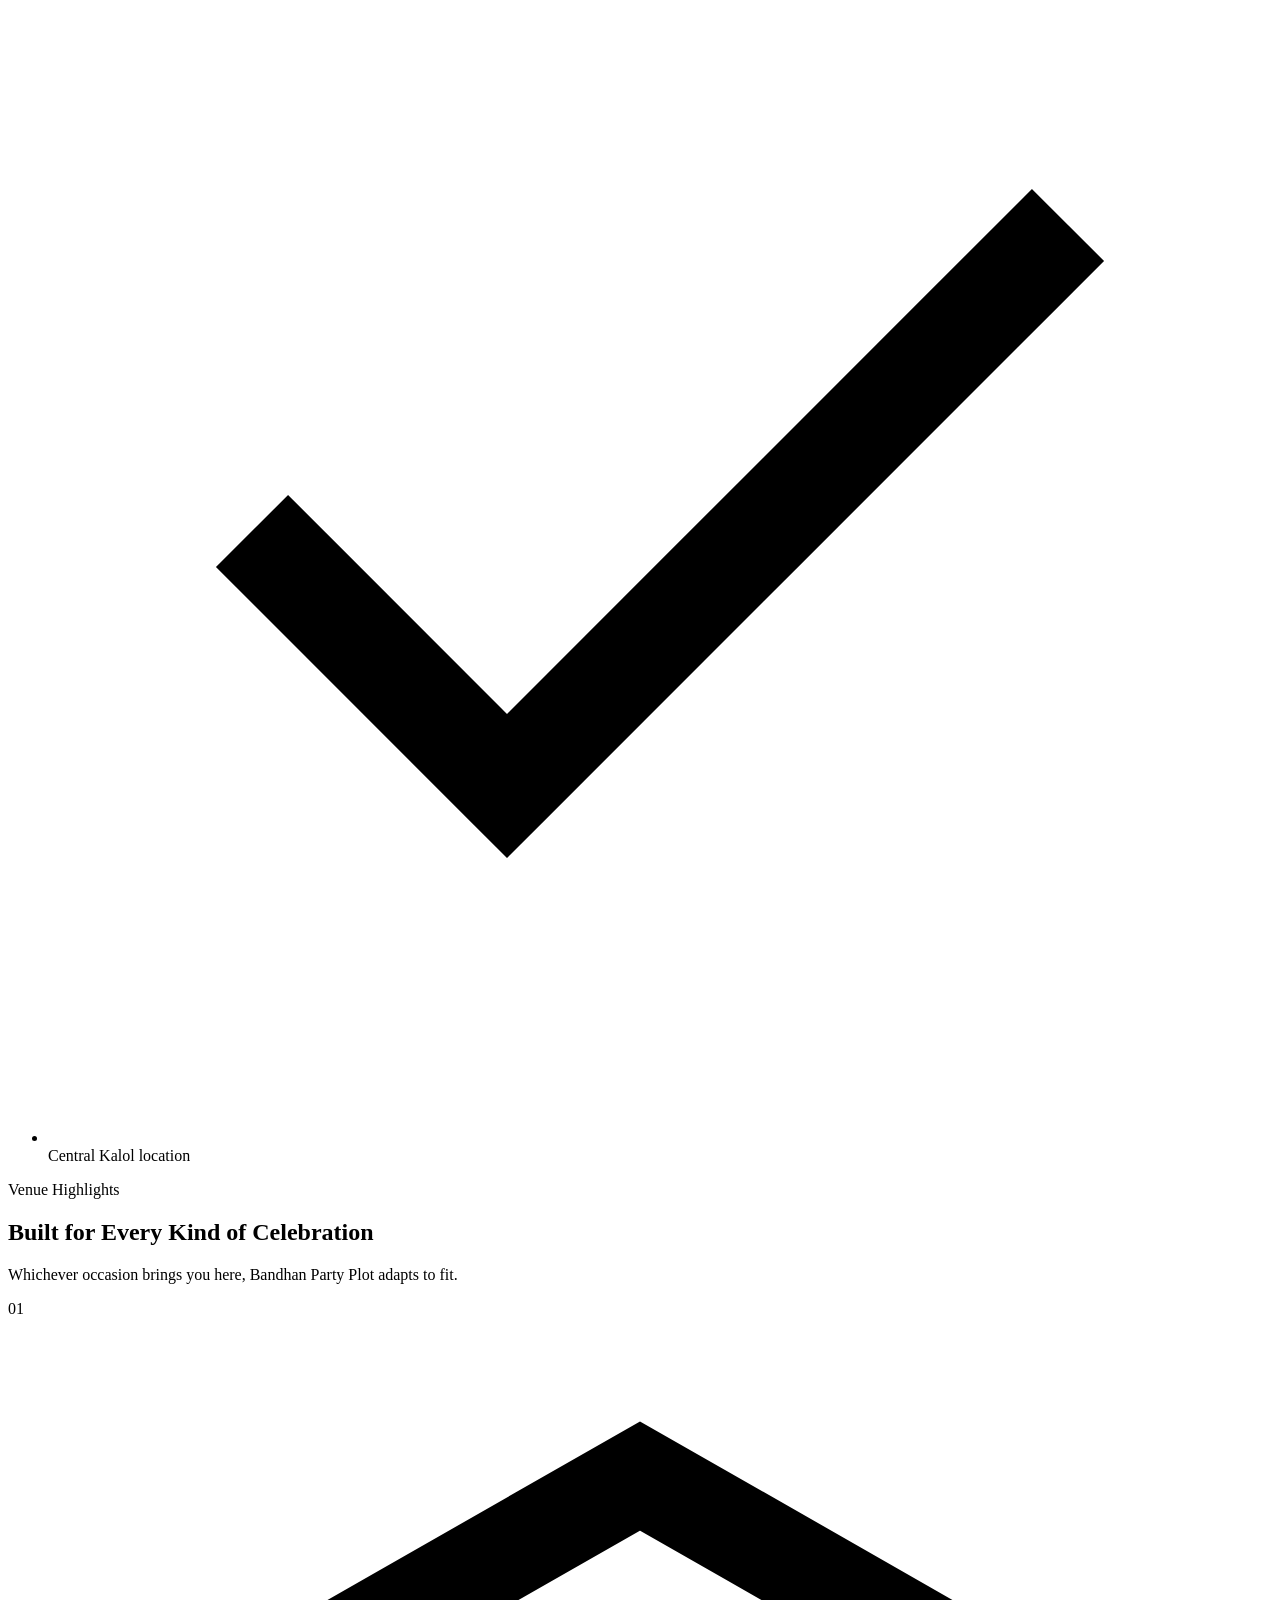
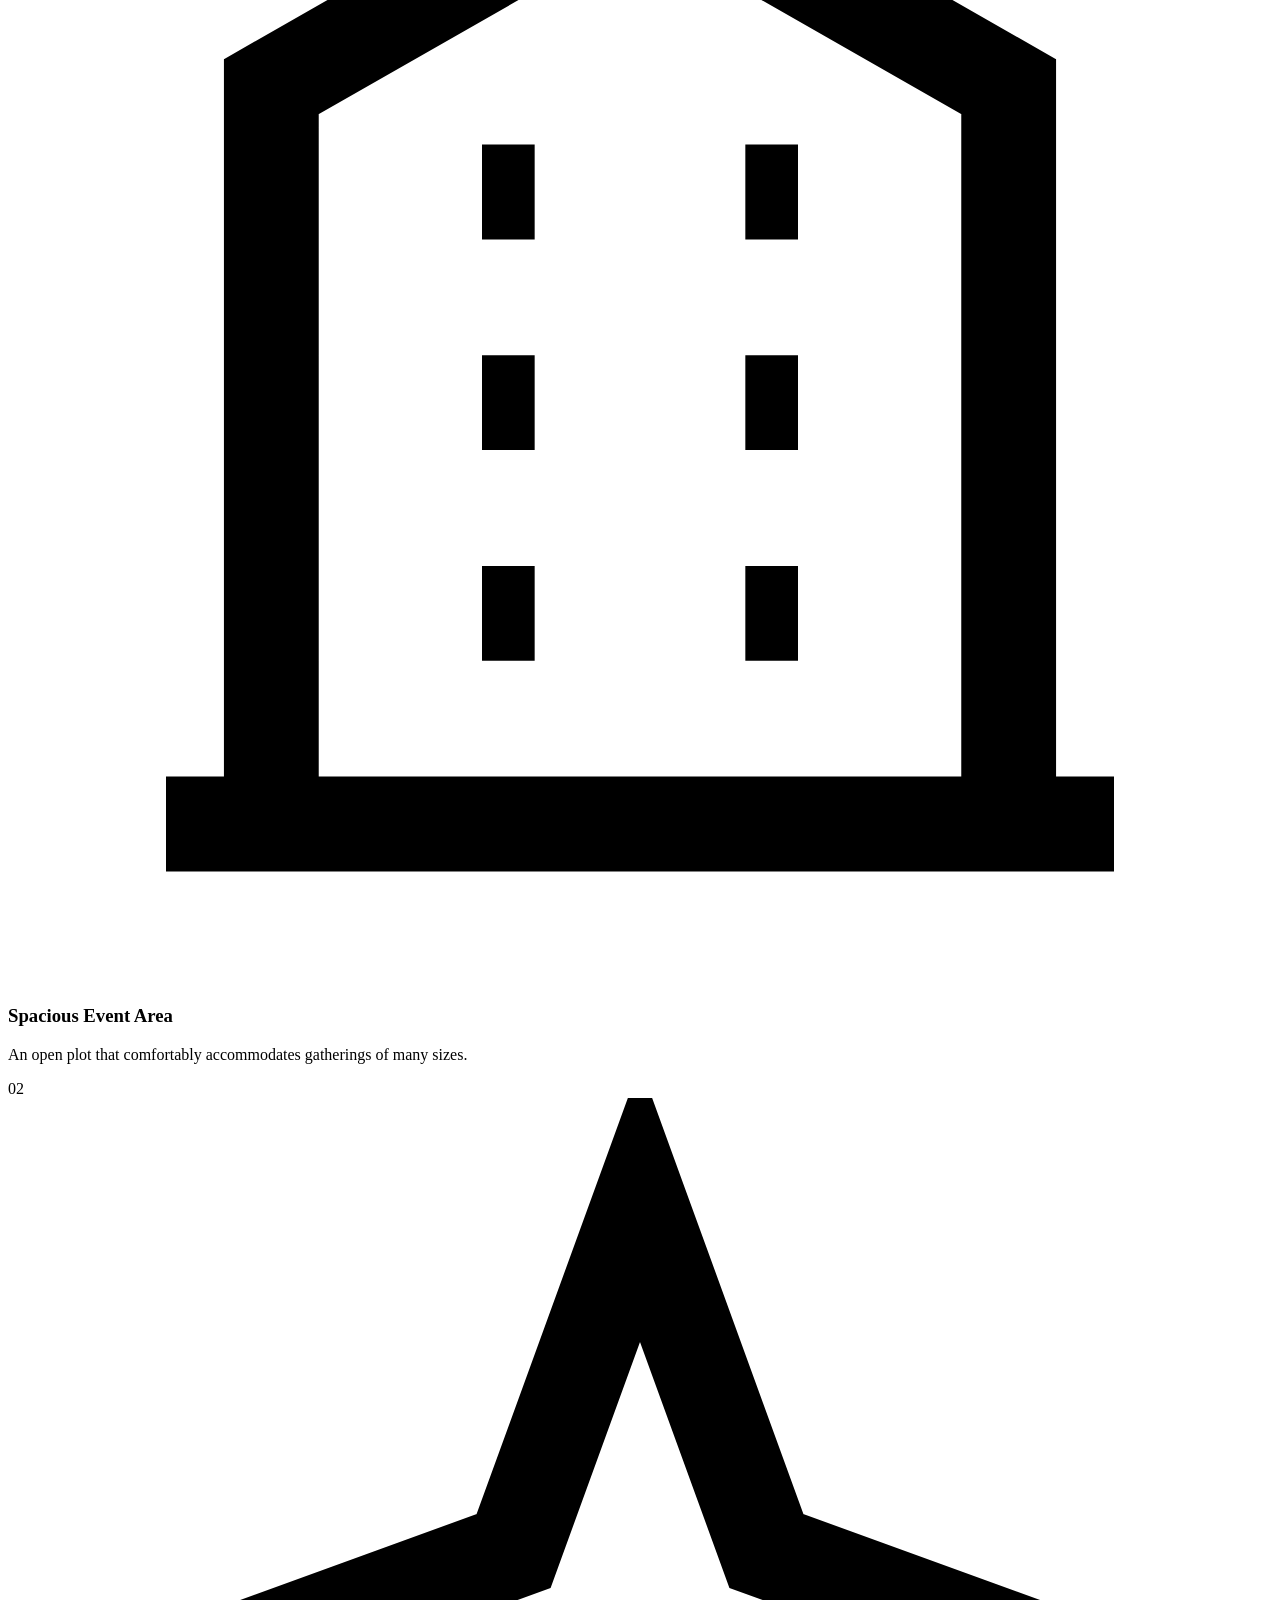
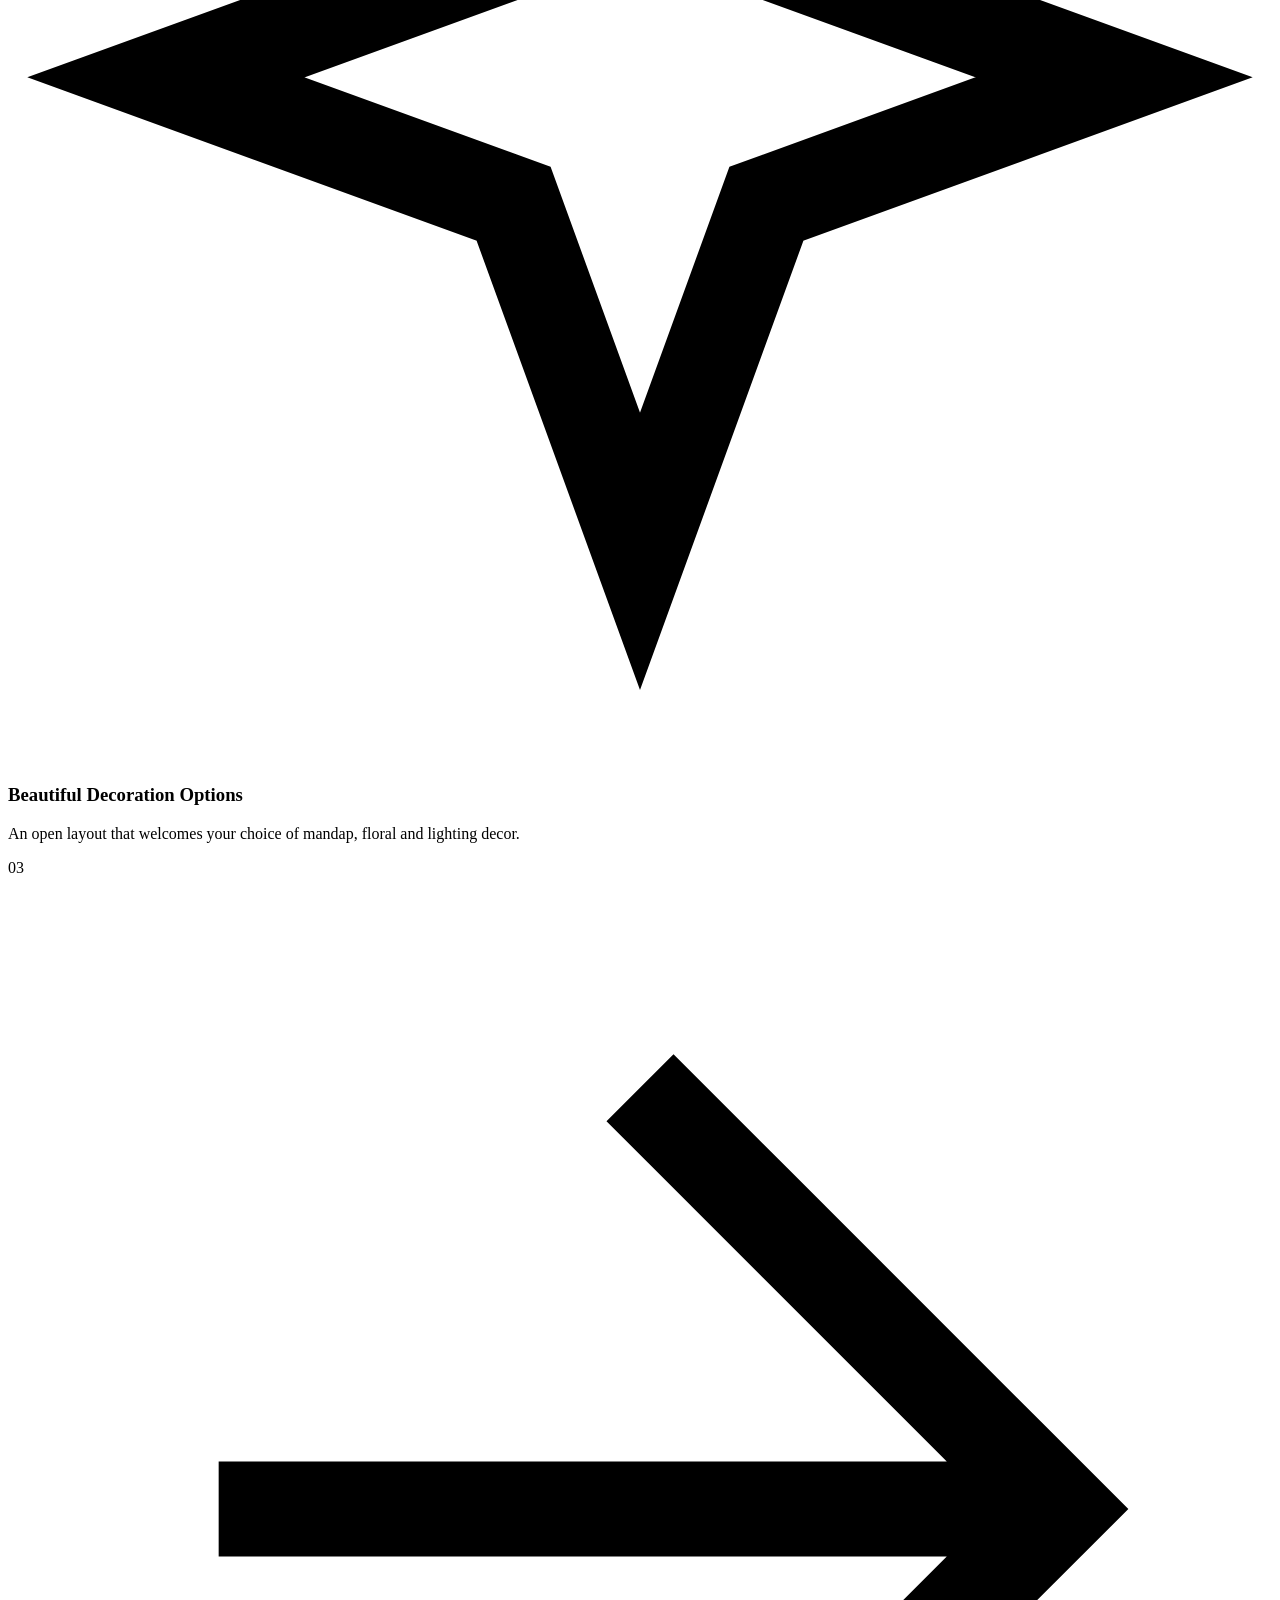
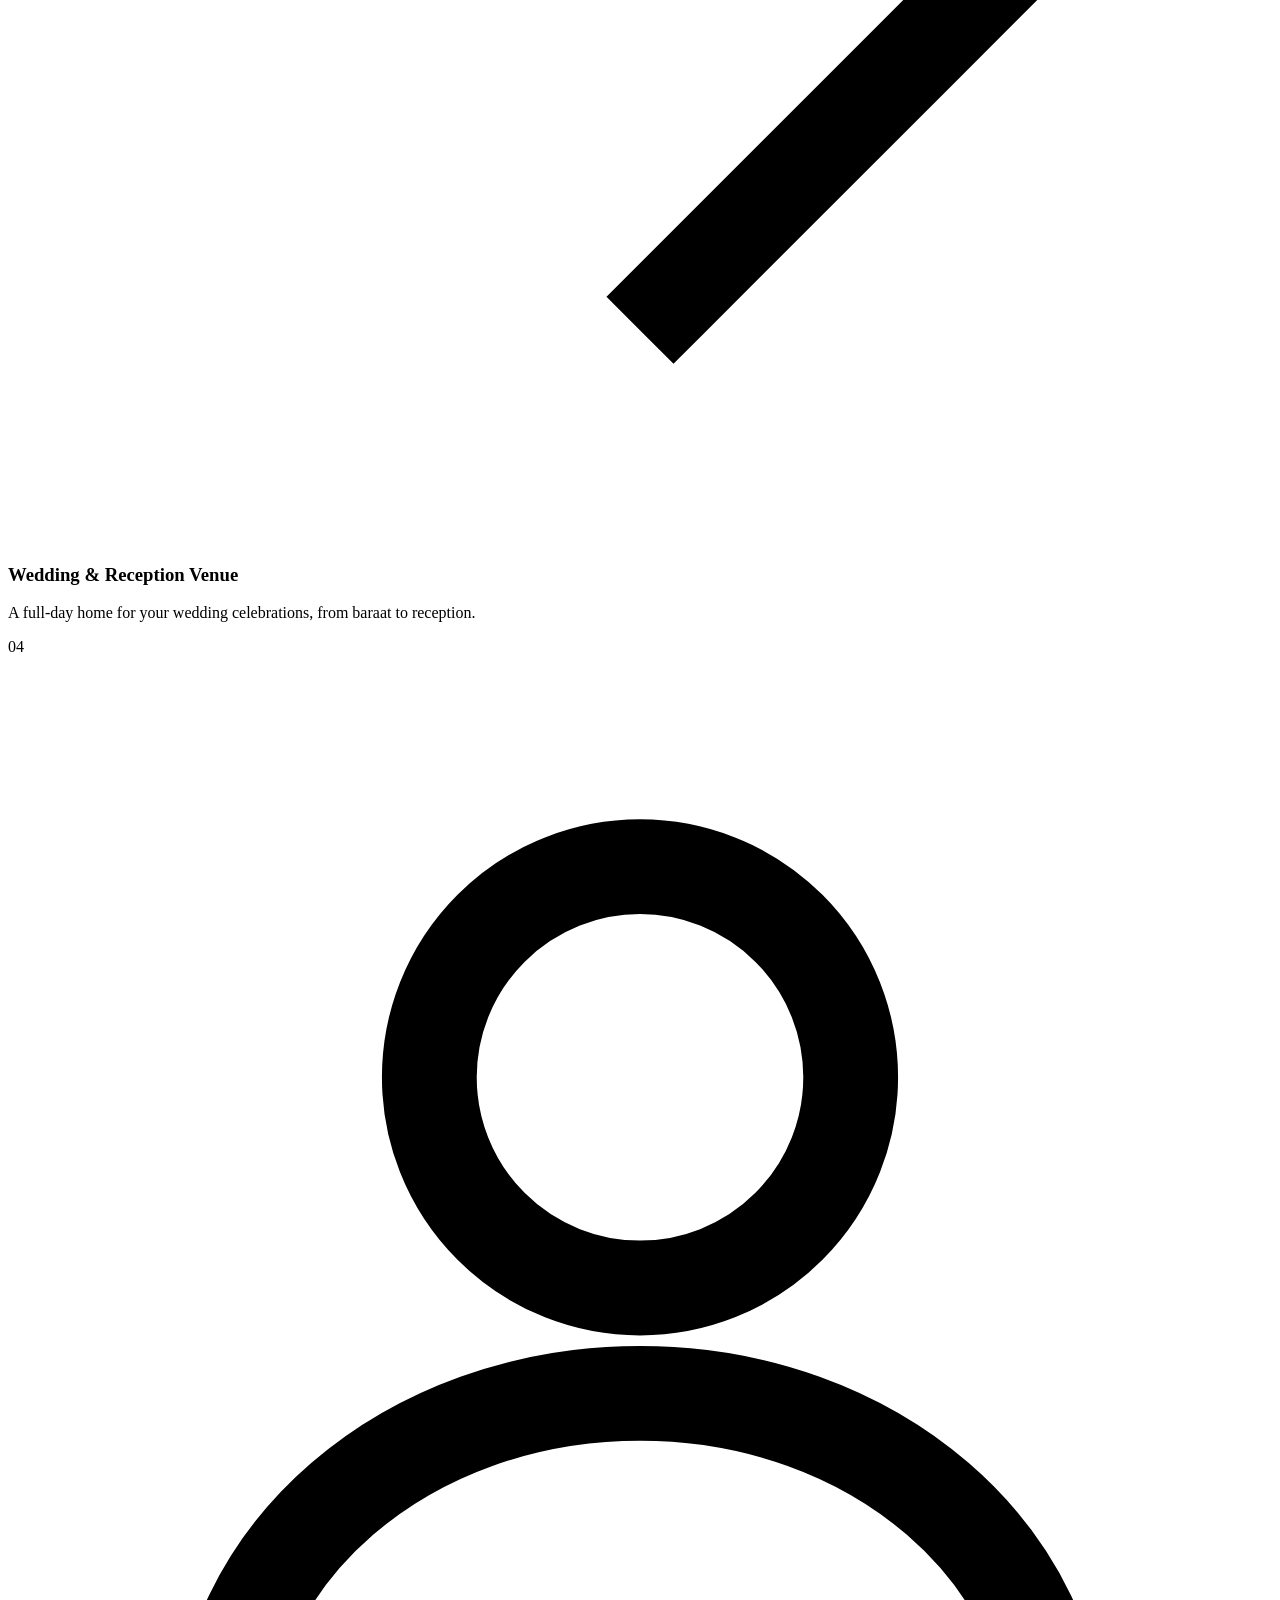
==== commit 408c84e2: "Update index.html" ====
--- a/index.html
+++ b/index.html
@@ -1,449 +1,440 @@
 <!DOCTYPE html>
 <html lang="en">
 <head>
-  <meta charset="UTF-8" />
-  <meta name="viewport" content="width=device-width, initial-scale=1.0" />
-  <title>Bandhan Party Plot | Premium Event Venue in Gujarat | Weddings & Celebrations</title>
-  <meta name="description" content="Bandhan Party Plot is Gujarat's most trusted premium event venue for weddings, receptions, engagements, birthday parties, and corporate events. Book your dream celebration today!" />
-  <meta name="keywords" content="party plot Gujarat, wedding venue Gujarat, event hall Gujarat, Bandhan Party Plot, birthday venue, reception hall" />
-  <meta property="og:title" content="Bandhan Party Plot - Premium Event Venue" />
-  <meta property="og:description" content="Your dream celebrations deserve the best venue. Bandhan Party Plot - Where Every Moment Becomes a Memory." />
-  <link rel="preconnect" href="https://fonts.googleapis.com" />
-  <link rel="preconnect" href="https://fonts.gstatic.com" crossorigin />
-  <link rel="stylesheet" href="css/style.css" />
-  <link rel="icon" href="data:image/svg+xml,<svg xmlns='http://www.w3.org/2000/svg' viewBox='0 0 100 100'><text y='.9em' font-size='90'>🎪</text></svg>" />
+<meta charset="UTF-8">
+<meta name="viewport" content="width=device-width, initial-scale=1.0">
+<title>BANDHAN PARTY PLOT | Wedding &amp; Event Venue in Kalol, Gujarat</title>
+<meta name="description" content="Bandhan Party Plot — a spacious event venue in Kalol, Gujarat for weddings, receptions, birthday parties and family functions. Beside Sopan 2 Flat, Janta Nagar, Kalol. Call 07016669124.">
+<meta name="keywords" content="Party Plot in Kalol, Wedding Venue Kalol, Marriage Hall Kalol, Event Place in Kalol Gujarat, Birthday Party Venue Kalol, Bandhan Party Plot">
+<meta property="og:title" content="BANDHAN PARTY PLOT | Kalol, Gujarat">
+<meta property="og:description" content="A spacious event venue in Kalol, Gujarat for weddings, receptions, birthday parties and family functions.">
+<meta property="og:type" content="business.business">
+<link rel="icon" href="data:image/svg+xml,%3Csvg xmlns='http://www.w3.org/2000/svg' viewBox='0 0 100 100'%3E%3Crect width='100' height='100' rx='20' fill='%230E241A'/%3E%3Ctext x='50' y='68' font-size='58' text-anchor='middle' fill='%23C6A15B' font-family='Georgia,serif'%3EB%3C/text%3E%3C/svg%3E">
+<link rel="preconnect" href="https://fonts.googleapis.com">
+<link rel="preconnect" href="https://fonts.gstatic.com" crossorigin>
+<link href="https://fonts.googleapis.com/css2?family=Marcellus&family=Cormorant+Garamond:ital,wght@0,500;0,600;1,500&family=Jost:wght@300;400;500;600;700&display=swap" rel="stylesheet">
+<link rel="stylesheet" href="css/style.css">
+<script type="application/ld+json">
+{
+  "@context": "https://schema.org",
+  "@type": "EventVenue",
+  "name": "Bandhan Party Plot",
+  "telephone": "+917016669124",
+  "address": {
+    "@type": "PostalAddress",
+    "streetAddress": "Beside Sopan 2 Flat, Janta Nagar",
+    "addressLocality": "Kalol",
+    "addressRegion": "Gujarat",
+    "postalCode": "382721",
+    "addressCountry": "IN"
+  },
+  "url": "https://maps.app.goo.gl/dtfcJrAMjsWRvxMy7",
+  "sameAs": ["https://www.instagram.com/bandhan_party_plot_kalol/"],
+  "amenityFeature": [
+    {"@type":"LocationFeatureSpecification","name":"Wheelchair-accessible car park","value":true},
+    {"@type":"LocationFeatureSpecification","name":"Wheelchair-accessible entrance","value":true},
+    {"@type":"LocationFeatureSpecification","name":"Wheelchair-accessible toilet","value":true},
+    {"@type":"LocationFeatureSpecification","name":"Restroom","value":true},
+    {"@type":"LocationFeatureSpecification","name":"Free parking lot","value":true}
+  ]
+}
+</script>
 </head>
 <body>
 
-<!-- ============ NAVIGATION ============ -->
-<nav class="navbar" id="navbar">
-  <div class="nav-container">
-    <a href="index.html" class="nav-logo">Bandhan <span>Party Plot</span></a>
+<!-- ============ HEADER ============ -->
+<header id="siteHeader">
+  <nav>
+    <a href="index.html" class="brand">
+      <span class="brand-mark">B</span>
+      <span class="brand-text"><b>BANDHAN</b><span>Party Plot · Kalol</span></span>
+    </a>
     <ul class="nav-links">
       <li><a href="index.html" class="active">Home</a></li>
-      <li><a href="about.html">About Us</a></li>
-      <li><a href="services.html">Services</a></li>
-      <li><a href="gallery.html">Gallery</a></li>
-      <li><a href="contact.html">Contact</a></li>
-      <li><a href="booking.html" class="nav-cta">Book Now</a></li>
+      <li><a href="index.html#about">About</a></li>
+      <li><a href="index.html#highlights">Venue</a></li>
+      <li><a href="index.html#amenities">Amenities</a></li>
+      <li><a href="index.html#location">Location</a></li>
+      <li><a href="booking.html">Check Availability</a></li>
     </ul>
-    <div class="hamburger" id="hamburger">
-      <span></span><span></span><span></span>
-    </div>
-  </div>
-</nav>
-
-<!-- Mobile Nav -->
-<div class="mobile-nav" id="mobileNav">
-  <button class="mobile-nav-close" id="mobileNavClose">✕</button>
+    <div class="nav-cta">
+      <a href="tel:+917016669124" class="btn btn-outline">
+        <svg viewBox="0 0 24 24" fill="none" stroke="currentColor" stroke-width="1.8"><path d="M22 16.92v3a2 2 0 0 1-2.18 2 19.79 19.79 0 0 1-8.63-3.07 19.5 19.5 0 0 1-6-6 19.79 19.79 0 0 1-3.07-8.67A2 2 0 0 1 4.11 2h3a2 2 0 0 1 2 1.72c.127.96.361 1.903.7 2.81a2 2 0 0 1-.45 2.11L8.09 9.91a16 16 0 0 0 6 6l1.27-1.27a2 2 0 0 1 2.11-.45c.907.339 1.85.573 2.81.7A2 2 0 0 1 22 16.92z"/></svg>
+        Call Now
+      </a>
+      <a href="booking.html" class="btn btn-gold">Book Your Event</a>
+    </div>
+    <button class="burger" id="burgerBtn" aria-label="Menu"><span></span><span></span><span></span></button>
+  </nav>
+</header>
+
+<div class="mobile-drawer" id="mobileDrawer">
   <a href="index.html">Home</a>
-  <a href="about.html">About Us</a>
-  <a href="services.html">Services</a>
-  <a href="gallery.html">Gallery</a>
-  <a href="contact.html">Contact</a>
-  <a href="booking.html">📅 Book Now</a>
+  <a href="index.html#about">About</a>
+  <a href="index.html#highlights">Venue</a>
+  <a href="index.html#amenities">Amenities</a>
+  <a href="index.html#location">Location</a>
+  <a href="booking.html">Check Availability</a>
+  <a href="tel:+917016669124" class="btn btn-gold" style="margin-top:10px;">Call Now</a>
 </div>
 
-<!-- ============ HERO SECTION ============ -->
-<section class="hero">
-  <div class="hero-content">
-    <div class="hero-text">
-      <div class="hero-badge">
-        ✨ &nbsp; Gujarat's Premium Event Destination
-      </div>
-      <h1 class="hero-title">
-        Where Every Moment
-        <span class="highlight">Becomes a Memory</span>
-      </h1>
-      <p class="hero-desc">
-        Celebrate life's most precious moments at Bandhan Party Plot — a magnificent venue blending royal elegance with modern luxury for weddings, receptions, and grand celebrations.
-      </p>
-      <div class="hero-buttons">
-        <a href="booking.html" class="btn btn-primary btn-lg">📅 Book Your Date</a>
-        <a href="gallery.html" class="btn btn-secondary btn-lg">🖼️ View Gallery</a>
-      </div>
-      <div class="hero-stats">
-        <div class="hero-stat">
-          <strong data-count="500" data-suffix="+">500+</strong>
-          <span>Events Hosted</span>
-        </div>
-        <div class="hero-stat">
-          <strong data-count="10" data-suffix="+">10+</strong>
-          <span>Years Experience</span>
-        </div>
-        <div class="hero-stat">
-          <strong data-count="1500" data-suffix="+">1500+</strong>
-          <span>Guest Capacity</span>
-        </div>
-        <div class="hero-stat">
-          <strong data-count="98" data-suffix="%">98%</strong>
-          <span>Happy Clients</span>
-        </div>
-      </div>
-    </div>
-
-    <div class="hero-visual">
-      <div class="hero-card">
-        <div class="hero-card-icon">🎊</div>
-        <h3>Your Dream Venue Awaits</h3>
-        <p>From intimate gatherings to grand celebrations — we do it all.</p>
-        <div class="hero-card-features">
-          <div class="hero-card-feature">Air Conditioned</div>
-          <div class="hero-card-feature">Ample Parking</div>
-          <div class="hero-card-feature">Professional Staff</div>
-          <div class="hero-card-feature">Premium Catering</div>
-          <div class="hero-card-feature">Stage & Lighting</div>
-          <div class="hero-card-feature">Sound System</div>
-        </div>
-      </div>
-    </div>
-  </div>
-
-  <div class="scroll-indicator">
-    <div class="scroll-mouse"></div>
-    <span>Scroll Down</span>
-  </div>
-</section>
-
-<!-- ============ FEATURES STRIP ============ -->
-<section class="features-strip">
-  <div class="container">
-    <div class="features-strip-grid">
-      <div class="feature-strip-item">
-        <span class="feature-strip-icon">🏛️</span>
-        <div>
-          <h4>Massive Banquet Hall</h4>
-          <p>Capacity for up to 1500 guests</p>
-        </div>
-      </div>
-      <div class="feature-strip-item">
-        <span class="feature-strip-icon">🍽️</span>
-        <div>
-          <h4>In-House Catering</h4>
-          <p>Multi-cuisine Gujarati & Indian menu</p>
-        </div>
-      </div>
-      <div class="feature-strip-item">
-        <span class="feature-strip-icon">🎭</span>
-        <div>
-          <h4>Complete Decoration</h4>
-          <p>Floral, theme & royal setups</p>
-        </div>
-      </div>
-      <div class="feature-strip-item">
-        <span class="feature-strip-icon">🚗</span>
-        <div>
-          <h4>Free Parking</h4>
-          <p>Space for 500+ vehicles</p>
-        </div>
-      </div>
-    </div>
-  </div>
-</section>
-
-<!-- ============ ABOUT (HOME) ============ -->
-<section class="about-home section-padding">
-  <div class="container">
-    <div class="about-grid">
-      <div class="about-image-block">
-        <div class="about-main-img">🎪</div>
-        <div class="about-badge-card">
-          <strong>10+</strong>
-          <span>Years of Excellence</span>
-        </div>
-      </div>
-      <div class="about-text-block">
-        <span class="about-tag">About Bandhan Party Plot</span>
-        <h2 class="section-title">A Legacy of Grand Celebrations in Gujarat</h2>
-        <div class="gold-line left"></div>
-        <br>
-        <p>Nestled in the heart of Gujarat, Bandhan Party Plot has been the destination of choice for families who seek nothing but the finest in celebration. For over a decade, we have crafted unforgettable experiences that blend tradition with modern luxury.</p>
-        <p>Our sprawling venue spans over 30,000 sq. ft., offering breathtaking banquet halls, lush garden spaces, and world-class amenities. Every event at Bandhan is treated as a unique story — your story — and our dedicated team ensures every chapter is perfect.</p>
-        <div class="about-highlights">
-          <div class="highlight-item"><div class="highlight-dot"></div>Grand Banquet Hall</div>
-          <div class="highlight-item"><div class="highlight-dot"></div>Lush Garden Area</div>
-          <div class="highlight-item"><div class="highlight-dot"></div>Royal Bridal Suite</div>
-          <div class="highlight-item"><div class="highlight-dot"></div>Professional DJ Setup</div>
-          <div class="highlight-item"><div class="highlight-dot"></div>Premium Catering</div>
-          <div class="highlight-item"><div class="highlight-dot"></div>Event Management</div>
-        </div>
-        <a href="about.html" class="btn btn-outline">Discover Our Story →</a>
-      </div>
-    </div>
-  </div>
-</section>
-
-<!-- ============ EVENTS WE HOST ============ -->
-<section class="events-section section-padding">
-  <div class="container">
-    <div class="section-header">
-      <h2 class="section-title">Events We Celebrate</h2>
-      <div class="gold-line"></div>
-      <p class="section-subtitle">From intimate gatherings to grand celebrations — we make every occasion magical</p>
-    </div>
-    <div class="events-grid">
-      <div class="event-card">
-        <div class="event-card-image" style="background:linear-gradient(135deg,#4A1018,#6B1F2A);">💍</div>
-        <div class="event-card-body">
-          <h3>Wedding Ceremonies</h3>
-          <p>Your perfect wedding begins at Bandhan. With royal décor, floral arrangements, and seamless coordination, we turn your dream wedding into a breathtaking reality.</p>
-          <span class="event-tag">Upto 1500 Guests</span>
-        </div>
-      </div>
-      <div class="event-card">
-        <div class="event-card-image" style="background:linear-gradient(135deg,#2C1810,#5C3317);">🥂</div>
-        <div class="event-card-body">
-          <h3>Receptions & Cocktails</h3>
-          <p>Celebrate the union of two families with grand reception parties featuring elegant setups, live music options, and premium catering for an unforgettable evening.</p>
-          <span class="event-tag">Grand Setup</span>
-        </div>
-      </div>
-      <div class="event-card">
-        <div class="event-card-image" style="background:linear-gradient(135deg,#1A2C4A,#2A4A6B);">💎</div>
-        <div class="event-card-body">
-          <h3>Engagement Ceremonies</h3>
-          <p>Mark the beginning of forever with an elegant engagement party. Our intimate setups create the perfect backdrop for your romantic milestone celebration.</p>
-          <span class="event-tag">Intimate & Elegant</span>
-        </div>
-      </div>
-      <div class="event-card">
-        <div class="event-card-image" style="background:linear-gradient(135deg,#2C4A1A,#3A6B25);">🎂</div>
-        <div class="event-card-body">
-          <h3>Birthday Parties</h3>
-          <p>Make every birthday a grand affair! From kids' themed parties to milestone adult celebrations, we create personalized experiences your guests will talk about for years.</p>
-          <span class="event-tag">All Age Groups</span>
-        </div>
-      </div>
-      <div class="event-card">
-        <div class="event-card-image" style="background:linear-gradient(135deg,#4A2C1A,#6B3F25);">🏢</div>
-        <div class="event-card-body">
-          <h3>Corporate Events</h3>
-          <p>Host your next corporate conference, seminar, product launch, or team event in a professional setting equipped with modern AV technology and business-class facilities.</p>
-          <span class="event-tag">Business Class</span>
-        </div>
-      </div>
-      <div class="event-card">
-        <div class="event-card-image" style="background:linear-gradient(135deg,#2C1A4A,#4A2E7A);">🎭</div>
-        <div class="event-card-body">
-          <h3>Cultural Programs</h3>
-          <p>From Navratri celebrations to Diwali parties, family gatherings to anniversary bashes — Bandhan is the perfect stage for all your cultural and community events.</p>
-          <span class="event-tag">All Occasions</span>
-        </div>
-      </div>
-    </div>
-  </div>
-</section>
-
-<!-- ============ WHY CHOOSE US ============ -->
-<section class="why-us section-padding">
-  <div class="container">
-    <div class="section-header">
-      <h2 class="section-title">Why Families Choose Bandhan</h2>
-      <div class="gold-line"></div>
-      <p class="section-subtitle">We don't just host events — we create lifelong memories</p>
-    </div>
-    <div class="why-us-grid">
-      <div class="why-card">
-        <div class="why-icon">🏆</div>
-        <h3>10+ Years of Excellence</h3>
-        <p>Over a decade of flawlessly executed events has made us Gujarat's most trusted event venue. Our experience means your celebration is in the safest hands.</p>
-      </div>
-      <div class="why-card">
-        <div class="why-icon">👨‍🍳</div>
-        <h3>Premium In-House Catering</h3>
-        <p>Our master chefs craft exquisite Gujarati, Indian, and continental menus. From snacks to full-course meals, every dish is prepared with fresh ingredients and love.</p>
-      </div>
-      <div class="why-card">
-        <div class="why-icon">🎨</div>
-        <h3>Custom Decoration</h3>
-        <p>Our award-winning decoration team creates stunning themes — from traditional mandap setups to modern minimalist décor — all tailored to your unique vision.</p>
-      </div>
-      <div class="why-card">
-        <div class="why-icon">🎤</div>
-        <h3>Professional Sound & Lighting</h3>
-        <p>State-of-the-art sound systems, professional LED lighting, and stage arrangements create the perfect atmosphere for any type of celebration or program.</p>
-      </div>
-      <div class="why-card">
-        <div class="why-icon">🚗</div>
-        <h3>Ample Free Parking</h3>
-        <p>Never worry about parking again. Our expansive grounds offer free, secure parking for over 500 vehicles with dedicated valet services available on request.</p>
-      </div>
-      <div class="why-card">
-        <div class="why-icon">🤝</div>
-        <h3>Dedicated Event Managers</h3>
-        <p>A personal event coordinator is assigned to every booking. From planning to execution, they ensure every detail is perfect so you can enjoy your special day stress-free.</p>
-      </div>
-    </div>
-  </div>
-</section>
-
-<!-- ============ GALLERY PREVIEW ============ -->
-<section class="gallery-preview section-padding">
-  <div class="container">
-    <div class="section-header">
-      <h2 class="section-title">Moments We've Crafted</h2>
-      <div class="gold-line"></div>
-      <p class="section-subtitle">A glimpse into the magical events hosted at Bandhan</p>
-    </div>
-    <div class="gallery-grid-home">
-      <div class="gallery-item large" style="background:linear-gradient(135deg,#4A1018,#8B2F3F);">
-        💍
-        <div class="gallery-overlay"><span>Royal Wedding Setup</span></div>
-      </div>
-      <div class="gallery-item" style="background:linear-gradient(135deg,#2C1810,#5C3317);">
-        🎂
-        <div class="gallery-overlay"><span>Birthday Celebration</span></div>
-      </div>
-      <div class="gallery-item" style="background:linear-gradient(135deg,#1A2C1A,#2A4A2A);">
-        🥂
-        <div class="gallery-overlay"><span>Grand Reception</span></div>
-      </div>
-      <div class="gallery-item" style="background:linear-gradient(135deg,#1A1A2C,#2A2A5C);">
-        🎭
-        <div class="gallery-overlay"><span>Cultural Program</span></div>
-      </div>
-      <div class="gallery-item" style="background:linear-gradient(135deg,#2C2C1A,#5C5C2A);">
-        💎
-        <div class="gallery-overlay"><span>Engagement Night</span></div>
-      </div>
-    </div>
-    <div class="text-center">
-      <a href="gallery.html" class="btn btn-outline btn-lg">View Full Gallery →</a>
-    </div>
-  </div>
-</section>
-
-<!-- ============ TESTIMONIALS ============ -->
-<section class="testimonials section-padding">
-  <div class="container">
-    <div class="section-header">
-      <h2 class="section-title">What Our Clients Say</h2>
-      <div class="gold-line"></div>
-      <p class="section-subtitle" style="color:rgba(255,255,255,0.7);">Real stories from families who celebrated at Bandhan</p>
-    </div>
-    <div class="testimonials-grid">
-      <div class="testimonial-card">
-        <div class="testimonial-stars">★★★★★</div>
-        <p class="testimonial-text">"Our daughter's wedding at Bandhan Party Plot was nothing short of magical. The decoration was breathtaking, the food was delicious, and the staff was incredibly professional. Every guest complimented us on the venue choice!"</p>
-        <div class="testimonial-author">
-          <div class="author-avatar">RP</div>
-          <div class="author-info">
-            <strong>Rajesh & Sunita Patel</strong>
-            <span>Wedding — December 2023</span>
+<!-- ============ HERO ============ -->
+<section class="hero" id="home">
+  <div class="hero-glow g1"></div>
+  <div class="hero-glow g2"></div>
+  <div class="hero-inner">
+    <p class="eyebrow reveal in">Kalol · Gujarat</p>
+    <h1 class="reveal in">Celebrate Your Special Moments at <em>Bandhan Party Plot</em></h1>
+    <p class="sub quote-font reveal in">A perfect venue for weddings, receptions, parties, and memorable celebrations in Kalol.</p>
+    <div class="hero-btns reveal in">
+      <a href="tel:+917016669124" class="btn btn-gold">
+        <svg viewBox="0 0 24 24" fill="none" stroke="currentColor" stroke-width="1.8"><path d="M22 16.92v3a2 2 0 0 1-2.18 2 19.79 19.79 0 0 1-8.63-3.07 19.5 19.5 0 0 1-6-6 19.79 19.79 0 0 1-3.07-8.67A2 2 0 0 1 4.11 2h3a2 2 0 0 1 2 1.72c.127.96.361 1.903.7 2.81a2 2 0 0 1-.45 2.11L8.09 9.91a16 16 0 0 0 6 6l1.27-1.27a2 2 0 0 1 2.11-.45c.907.339 1.85.573 2.81.7A2 2 0 0 1 22 16.92z"/></svg>
+        Call Now
+      </a>
+      <a href="https://maps.app.goo.gl/dtfcJrAMjsWRvxMy7" target="_blank" rel="noopener" class="btn btn-outline">
+        <svg viewBox="0 0 24 24" fill="none" stroke="currentColor" stroke-width="1.8"><path d="M21 10c0 7-9 13-9 13s-9-6-9-13a9 9 0 0 1 18 0z"/><circle cx="12" cy="10" r="3"/></svg>
+        Get Directions
+      </a>
+      <a href="booking.html" class="btn btn-maroon">Check Availability &amp; Book</a>
+    </div>
+  </div>
+  <div class="hero-scroll"><span>Scroll</span><span class="line"></span></div>
+</section>
+
+<div class="toran" aria-hidden="true">
+  <svg viewBox="0 0 1200 70" preserveAspectRatio="none" xmlns="http://www.w3.org/2000/svg">
+    <rect x="0" y="0" width="1200" height="3" fill="#C6A15B"/>
+    <g fill="#7C1F2B" stroke="#C6A15B" stroke-width="1.4">
+      <path d="M14 3 q16 36 0 55 q-16 -19 0 -55 Z"/><path d="M74 3 q16 36 0 55 q-16 -19 0 -55 Z"/><path d="M134 3 q16 36 0 55 q-16 -19 0 -55 Z"/>
+      <path d="M194 3 q16 36 0 55 q-16 -19 0 -55 Z"/><path d="M254 3 q16 36 0 55 q-16 -19 0 -55 Z"/><path d="M314 3 q16 36 0 55 q-16 -19 0 -55 Z"/>
+      <path d="M374 3 q16 36 0 55 q-16 -19 0 -55 Z"/><path d="M434 3 q16 36 0 55 q-16 -19 0 -55 Z"/><path d="M494 3 q16 36 0 55 q-16 -19 0 -55 Z"/>
+      <path d="M554 3 q16 36 0 55 q-16 -19 0 -55 Z"/><path d="M614 3 q16 36 0 55 q-16 -19 0 -55 Z"/><path d="M674 3 q16 36 0 55 q-16 -19 0 -55 Z"/>
+      <path d="M734 3 q16 36 0 55 q-16 -19 0 -55 Z"/><path d="M794 3 q16 36 0 55 q-16 -19 0 -55 Z"/><path d="M854 3 q16 36 0 55 q-16 -19 0 -55 Z"/>
+      <path d="M914 3 q16 36 0 55 q-16 -19 0 -55 Z"/><path d="M974 3 q16 36 0 55 q-16 -19 0 -55 Z"/><path d="M1034 3 q16 36 0 55 q-16 -19 0 -55 Z"/>
+      <path d="M1094 3 q16 36 0 55 q-16 -19 0 -55 Z"/><path d="M1154 3 q16 36 0 55 q-16 -19 0 -55 Z"/>
+    </g>
+  </svg>
+</div>
+
+<!-- ============ ABOUT ============ -->
+<section class="about" id="about">
+  <div class="wrap about-grid">
+    <div class="about-media reveal">
+      <div class="frame" aria-hidden="true"></div>
+      <div class="photo-slot">
+        <svg viewBox="0 0 24 24" fill="none" stroke="currentColor" stroke-width="1.5"><rect x="3" y="6" width="18" height="14" rx="2"/><path d="M8 6l1.5-3h5L16 6"/><circle cx="12" cy="13" r="3.5"/></svg>
+        <span>Venue photo goes here — add your own image of Bandhan Party Plot</span>
+      </div>
+      <div class="about-badge">
+        <b>Free</b>
+        <span>Parking&nbsp;On&nbsp;Site</span>
+      </div>
+    </div>
+    <div class="about-copy reveal">
+      <p class="eyebrow">About Bandhan Party Plot</p>
+      <h2>A Spacious, Comfortable Venue in the Heart of Kalol</h2>
+      <p>Bandhan Party Plot is a spacious and comfortable event venue located in Kalol, Gujarat. We provide a welcoming environment for weddings, family functions, birthday parties, receptions, and special occasions, with convenient accessibility and dependable facilities.</p>
+      <p>We're located beside Sopan 2 Flat in Janta Nagar, Kalol — easy to find, easy to reach, and ready to host your celebration exactly the way you plan it.</p>
+      <ul class="about-list">
+        <li><svg viewBox="0 0 24 24" fill="none" stroke="currentColor" stroke-width="2"><polyline points="20 6 9 17 4 12"/></svg>Wheelchair-accessible venue</li>
+        <li><svg viewBox="0 0 24 24" fill="none" stroke="currentColor" stroke-width="2"><polyline points="20 6 9 17 4 12"/></svg>Free parking lot</li>
+        <li><svg viewBox="0 0 24 24" fill="none" stroke="currentColor" stroke-width="2"><polyline points="20 6 9 17 4 12"/></svg>Restroom facilities</li>
+        <li><svg viewBox="0 0 24 24" fill="none" stroke="currentColor" stroke-width="2"><polyline points="20 6 9 17 4 12"/></svg>Central Kalol location</li>
+      </ul>
+    </div>
+  </div>
+</section>
+
+<!-- ============ HIGHLIGHTS ============ -->
+<section class="highlights" id="highlights">
+  <div class="wrap">
+    <div class="section-head center reveal">
+      <p class="eyebrow">Venue Highlights</p>
+      <h2>Built for Every Kind of Celebration</h2>
+      <p>Whichever occasion brings you here, Bandhan Party Plot adapts to fit.</p>
+    </div>
+    <div class="h-grid stagger">
+      <div class="h-card reveal">
+        <span class="num">01</span>
+        <div class="h-icon"><svg viewBox="0 0 24 24" fill="none" stroke="currentColor" stroke-width="1.8"><path d="M3 21h18M5 21V7l7-4 7 4v14M9 9h1m4 0h1m-6 4h1m4 0h1m-6 4h1m4 0h1"/></svg></div>
+        <h3>Spacious Event Area</h3>
+        <p>An open plot that comfortably accommodates gatherings of many sizes.</p>
+      </div>
+      <div class="h-card reveal">
+        <span class="num">02</span>
+        <div class="h-icon"><svg viewBox="0 0 24 24" fill="none" stroke="currentColor" stroke-width="1.8"><path d="M12 2l2.4 6.6L21 11l-6.6 2.4L12 20l-2.4-6.6L3 11l6.6-2.4z"/></svg></div>
+        <h3>Beautiful Decoration Options</h3>
+        <p>An open layout that welcomes your choice of mandap, floral and lighting decor.</p>
+      </div>
+      <div class="h-card reveal">
+        <span class="num">03</span>
+        <div class="h-icon"><svg viewBox="0 0 24 24" fill="none" stroke="currentColor" stroke-width="1.8"><path d="M20 12H4M12 4l8 8-8 8"/></svg></div>
+        <h3>Wedding &amp; Reception Venue</h3>
+        <p>A full-day home for your wedding celebrations, from baraat to reception.</p>
+      </div>
+      <div class="h-card reveal">
+        <span class="num">04</span>
+        <div class="h-icon"><svg viewBox="0 0 24 24" fill="none" stroke="currentColor" stroke-width="1.8"><circle cx="12" cy="8" r="4"/><path d="M4 21c0-4 3.6-7 8-7s8 3 8 7"/></svg></div>
+        <h3>Birthday Party Space</h3>
+        <p>A comfortable setting to host birthdays for every age, big or small.</p>
+      </div>
+      <div class="h-card reveal">
+        <span class="num">05</span>
+        <div class="h-icon"><svg viewBox="0 0 24 24" fill="none" stroke="currentColor" stroke-width="1.8"><path d="M3 12h18M3 6h18M3 18h18"/></svg></div>
+        <h3>Family Functions</h3>
+        <p>Engagements, anniversaries and get-togethers hosted with ease.</p>
+      </div>
+      <div class="h-card reveal">
+        <span class="num">06</span>
+        <div class="h-icon"><svg viewBox="0 0 24 24" fill="none" stroke="currentColor" stroke-width="1.8"><rect x="3" y="7" width="18" height="13" rx="1"/><path d="M8 7V4h8v3"/></svg></div>
+        <h3>Corporate Events</h3>
+        <p>Staff get-togethers and small events hosted with a professional touch.</p>
+      </div>
+    </div>
+  </div>
+</section>
+
+<!-- ============ AMENITIES / ACCESSIBILITY ============ -->
+<section class="amenities" id="amenities">
+  <div class="wrap">
+    <div class="section-head center light reveal">
+      <p class="eyebrow">Amenities &amp; Accessibility</p>
+      <h2>Comfort, Provided Thoughtfully</h2>
+    </div>
+    <div class="am-cols">
+      <div class="am-block reveal">
+        <h3>
+          <svg width="22" height="22" viewBox="0 0 24 24" fill="none" stroke="currentColor" stroke-width="1.8"><circle cx="18.5" cy="17.5" r="3.5"/><circle cx="5" cy="17.5" r="1.5"/><path d="M5 17.5V6.5h3l4 5h6.5"/></svg>
+          Accessibility
+        </h3>
+        <ul class="am-list">
+          <li><span class="ic"><svg viewBox="0 0 24 24" fill="none" stroke="currentColor" stroke-width="1.8"><circle cx="18.5" cy="17.5" r="3.5"/><circle cx="5" cy="17.5" r="1.5"/><path d="M5 17.5V6.5h3l4 5h6.5"/></svg></span><p>Wheelchair-accessible car park</p></li>
+          <li><span class="ic"><svg viewBox="0 0 24 24" fill="none" stroke="currentColor" stroke-width="1.8"><path d="M4 21V9l8-6 8 6v12M9 21v-6h6v6"/></svg></span><p>Wheelchair-accessible entrance</p></li>
+          <li><span class="ic"><svg viewBox="0 0 24 24" fill="none" stroke="currentColor" stroke-width="1.8"><circle cx="12" cy="12" r="9"/><path d="M8 12h8M12 8v8"/></svg></span><p>Wheelchair-accessible toilet</p></li>
+        </ul>
+      </div>
+      <div class="am-block reveal">
+        <h3>
+          <svg width="22" height="22" viewBox="0 0 24 24" fill="none" stroke="currentColor" stroke-width="1.8"><rect x="3" y="6" width="18" height="12" rx="2"/><circle cx="8" cy="12" r="2"/></svg>
+          Amenities
+        </h3>
+        <ul class="am-list">
+          <li><span class="ic"><svg viewBox="0 0 24 24" fill="none" stroke="currentColor" stroke-width="1.8"><path d="M4 12h16M6 12V6a2 2 0 0 1 2-2h8a2 2 0 0 1 2 2v6M4 12v8h16v-8"/></svg></span><p>Restroom</p></li>
+          <li><span class="ic"><svg viewBox="0 0 24 24" fill="none" stroke="currentColor" stroke-width="1.8"><rect x="3" y="6" width="18" height="12" rx="2"/><circle cx="8" cy="12" r="2"/><path d="M14 10h4M14 14h4"/></svg></span><p>Free parking lot</p></li>
+        </ul>
+      </div>
+    </div>
+  </div>
+</section>
+
+<!-- ============ GALLERY (placeholder slots — no stock photos) ============ -->
+<section class="gallery" id="gallery">
+  <div class="wrap">
+    <div class="section-head center reveal">
+      <p class="eyebrow">Gallery</p>
+      <h2>A Glimpse Into Bandhan Party Plot</h2>
+      <p>Photos coming soon. This section is ready for real photos of the venue — see the note below.</p>
+    </div>
+    <div class="g-grid">
+      <div class="g-item wide tall reveal photo-slot" style="height:100%;">
+        <svg viewBox="0 0 24 24" fill="none" stroke="currentColor" stroke-width="1.5" width="34" height="34"><rect x="3" y="6" width="18" height="14" rx="2"/><path d="M8 6l1.5-3h5L16 6"/><circle cx="12" cy="13" r="3.5"/></svg>
+        <span>Venue / Lawn Area</span>
+      </div>
+      <div class="g-item reveal photo-slot" style="height:100%;">
+        <svg viewBox="0 0 24 24" fill="none" stroke="currentColor" stroke-width="1.5" width="28" height="28"><rect x="3" y="6" width="18" height="14" rx="2"/><path d="M8 6l1.5-3h5L16 6"/><circle cx="12" cy="13" r="3.5"/></svg>
+        <span>Stage Setup</span>
+      </div>
+      <div class="g-item reveal photo-slot" style="height:100%;">
+        <svg viewBox="0 0 24 24" fill="none" stroke="currentColor" stroke-width="1.5" width="28" height="28"><rect x="3" y="6" width="18" height="14" rx="2"/><path d="M8 6l1.5-3h5L16 6"/><circle cx="12" cy="13" r="3.5"/></svg>
+        <span>Decoration</span>
+      </div>
+      <div class="g-item reveal photo-slot" style="height:100%;">
+        <svg viewBox="0 0 24 24" fill="none" stroke="currentColor" stroke-width="1.5" width="28" height="28"><rect x="3" y="6" width="18" height="14" rx="2"/><path d="M8 6l1.5-3h5L16 6"/><circle cx="12" cy="13" r="3.5"/></svg>
+        <span>Seating &amp; Dining</span>
+      </div>
+      <div class="g-item wide reveal photo-slot" style="height:100%;">
+        <svg viewBox="0 0 24 24" fill="none" stroke="currentColor" stroke-width="1.5" width="34" height="34"><rect x="3" y="6" width="18" height="14" rx="2"/><path d="M8 6l1.5-3h5L16 6"/><circle cx="12" cy="13" r="3.5"/></svg>
+        <span>Night View / Lighting</span>
+      </div>
+      <div class="g-item reveal photo-slot" style="height:100%;">
+        <svg viewBox="0 0 24 24" fill="none" stroke="currentColor" stroke-width="1.5" width="28" height="28"><rect x="3" y="6" width="18" height="14" rx="2"/><path d="M8 6l1.5-3h5L16 6"/><circle cx="12" cy="13" r="3.5"/></svg>
+        <span>Entrance</span>
+      </div>
+    </div>
+  </div>
+</section>
+
+<!-- ============ LOCATION ============ -->
+<section class="location" id="location">
+  <div class="wrap">
+    <div class="section-head center reveal">
+      <p class="eyebrow">Find Us</p>
+      <h2>Conveniently Located in Kalol</h2>
+    </div>
+    <div class="loc-grid reveal">
+      <div class="loc-map">
+        <iframe src="https://www.google.com/maps?q=Bandhan+Party+Plot,+Janta+Nagar,+Kalol,+Gujarat+382721&output=embed" loading="lazy" referrerpolicy="no-referrer-when-downgrade" title="Bandhan Party Plot Location Map"></iframe>
+      </div>
+      <div class="loc-info">
+        <h3>Bandhan Party Plot</h3>
+        <div class="loc-row">
+          <svg viewBox="0 0 24 24" fill="none" stroke="currentColor" stroke-width="1.8"><path d="M21 10c0 7-9 13-9 13s-9-6-9-13a9 9 0 0 1 18 0z"/><circle cx="12" cy="10" r="3"/></svg>
+          <p>Beside Sopan 2 Flat, Janta Nagar, Kalol, Gujarat 382721</p>
+        </div>
+        <div class="loc-row">
+          <svg viewBox="0 0 24 24" fill="none" stroke="currentColor" stroke-width="1.8"><path d="M22 16.92v3a2 2 0 0 1-2.18 2 19.79 19.79 0 0 1-8.63-3.07 19.5 19.5 0 0 1-6-6 19.79 19.79 0 0 1-3.07-8.67A2 2 0 0 1 4.11 2h3a2 2 0 0 1 2 1.72c.127.96.361 1.903.7 2.81a2 2 0 0 1-.45 2.11L8.09 9.91a16 16 0 0 0 6 6l1.27-1.27a2 2 0 0 1 2.11-.45c.907.339 1.85.573 2.81.7A2 2 0 0 1 22 16.92z"/></svg>
+          <p>07016669124</p>
+        </div>
+        <a href="https://maps.app.goo.gl/dtfcJrAMjsWRvxMy7" target="_blank" rel="noopener" class="btn btn-gold">Open Google Maps</a>
+      </div>
+    </div>
+  </div>
+</section>
+
+<!-- ============ CONTACT ============ -->
+<section class="contact" id="contact">
+  <div class="wrap">
+    <div class="section-head center reveal">
+      <p class="eyebrow">Get In Touch</p>
+      <h2>Plan Your Celebration</h2>
+      <p>For real-time slot availability use our <a href="booking.html" style="color:var(--maroon); text-decoration:underline;">booking calendar</a>, or reach out directly below.</p>
+    </div>
+    <div class="c-grid reveal">
+      <form class="c-form" id="enquiryForm">
+        <h3>Enquiry Form</h3>
+        <p>Fill this in and we'll confirm availability on WhatsApp.</p>
+        <div class="form-success" id="enquirySuccess">Thanks! Your WhatsApp message is ready — send it and we'll get back to you shortly.</div>
+        <div class="field-row">
+          <div class="field">
+            <label for="fname">Full Name</label>
+            <input type="text" id="fname" required placeholder="Your name">
           </div>
-        </div>
-      </div>
-      <div class="testimonial-card">
-        <div class="testimonial-stars">★★★★★</div>
-        <p class="testimonial-text">"We booked Bandhan for our son's birthday party with 300 guests. The entire experience was seamless — from booking to cleanup. The event manager, Priya, went above and beyond to make it special. Highly recommended!"</p>
-        <div class="testimonial-author">
-          <div class="author-avatar">AS</div>
-          <div class="author-info">
-            <strong>Amit & Kavita Shah</strong>
-            <span>Birthday Party — October 2023</span>
+          <div class="field">
+            <label for="fphone">Phone Number</label>
+            <input type="tel" id="fphone" required placeholder="+91 XXXXX XXXXX">
           </div>
         </div>
-      </div>
-      <div class="testimonial-card">
-        <div class="testimonial-stars">★★★★★</div>
-        <p class="testimonial-text">"Bandhan made our engagement ceremony absolutely unforgettable. The floral decor was stunning, the catering was exceptional, and the team's attention to detail was remarkable. We're already planning our reception here!"</p>
-        <div class="testimonial-author">
-          <div class="author-avatar">MD</div>
-          <div class="author-info">
-            <strong>Mihir & Disha</strong>
-            <span>Engagement — September 2023</span>
+        <div class="field-row">
+          <div class="field">
+            <label for="fdate">Event Date</label>
+            <input type="date" id="fdate">
           </div>
-        </div>
-      </div>
-    </div>
-  </div>
-</section>
-
-<!-- ============ CTA SECTION ============ -->
-<section class="cta-section">
-  <div class="container">
-    <h2>Ready to Plan Your Dream Event?</h2>
-    <p>Check availability and book your date today. Our team is ready to make your celebration extraordinary!</p>
-    <div style="display:flex;gap:15px;justify-content:center;flex-wrap:wrap;">
-      <a href="booking.html" class="btn btn-lg">📅 Book Your Date Now</a>
-      <a href="tel:+919876543210" class="btn btn-lg" style="background:transparent;border:2px solid var(--maroon-dark);color:var(--maroon-dark);">📞 Call Us Now</a>
+          <div class="field">
+            <label for="ftype">Event Type</label>
+            <select id="ftype">
+              <option>Wedding</option>
+              <option>Reception</option>
+              <option>Birthday Party</option>
+              <option>Corporate Event</option>
+              <option>Family Function</option>
+              <option>Other</option>
+            </select>
+          </div>
+        </div>
+        <div class="field">
+          <label for="fmsg">Message</label>
+          <textarea id="fmsg" rows="4" placeholder="Tell us about your event, guest count, etc."></textarea>
+        </div>
+        <button type="submit" class="btn btn-maroon">Send Enquiry via WhatsApp</button>
+      </form>
+      <aside class="c-side">
+        <h3>BANDHAN PARTY PLOT</h3>
+        <div class="c-item">
+          <svg viewBox="0 0 24 24" fill="none" stroke="currentColor" stroke-width="1.8"><path d="M21 10c0 7-9 13-9 13s-9-6-9-13a9 9 0 0 1 18 0z"/><circle cx="12" cy="10" r="3"/></svg>
+          <span>Beside Sopan 2 Flat, Janta Nagar, Kalol, Gujarat 382721</span>
+        </div>
+        <div class="c-item">
+          <svg viewBox="0 0 24 24" fill="none" stroke="currentColor" stroke-width="1.8"><path d="M22 16.92v3a2 2 0 0 1-2.18 2 19.79 19.79 0 0 1-8.63-3.07 19.5 19.5 0 0 1-6-6 19.79 19.79 0 0 1-3.07-8.67A2 2 0 0 1 4.11 2h3a2 2 0 0 1 2 1.72c.127.96.361 1.903.7 2.81a2 2 0 0 1-.45 2.11L8.09 9.91a16 16 0 0 0 6 6l1.27-1.27a2 2 0 0 1 2.11-.45c.907.339 1.85.573 2.81.7A2 2 0 0 1 22 16.92z"/></svg>
+          <a href="tel:+917016669124">07016669124</a>
+        </div>
+        <div class="c-item">
+          <svg viewBox="0 0 24 24" fill="none" stroke="currentColor" stroke-width="1.8"><rect x="2" y="2" width="20" height="20" rx="5"/><circle cx="12" cy="12" r="4"/><circle cx="17.5" cy="6.5" r="1"/></svg>
+          <a href="https://www.instagram.com/bandhan_party_plot_kalol/" target="_blank" rel="noopener">@bandhan_party_plot_kalol</a>
+        </div>
+        <a href="https://wa.me/917016669124?text=Hi%2C%20I%27d%20like%20to%20enquire%20about%20booking%20Bandhan%20Party%20Plot." target="_blank" rel="noopener" class="btn wa-btn">
+          <svg viewBox="0 0 24 24" fill="currentColor"><path d="M17.6 6.32A8.86 8.86 0 0 0 12.05 4a8.94 8.94 0 0 0-7.74 13.4L3 21l3.7-1.28a8.9 8.9 0 0 0 5.34 1.8A8.94 8.94 0 0 0 21 12.9a8.86 8.86 0 0 0-3.4-6.58zm-5.55 13.5a7.4 7.4 0 0 1-4.53-1.55l-.32-.24-2.19.76.72-2.13-.26-.33A7.42 7.42 0 1 1 12.05 19.8zm4.07-5.55c-.22-.11-1.31-.65-1.51-.72s-.35-.11-.5.11-.58.72-.71.87-.26.17-.48.06a6.1 6.1 0 0 1-1.79-1.1 6.7 6.7 0 0 1-1.24-1.54c-.13-.22 0-.34.1-.45s.22-.26.33-.39a1.5 1.5 0 0 0 .22-.37.4.4 0 0 0 0-.39c-.06-.11-.5-1.2-.68-1.65s-.36-.37-.5-.38h-.43a.82.82 0 0 0-.6.28 2.5 2.5 0 0 0-.78 1.86 4.35 4.35 0 0 0 .91 2.3 9.94 9.94 0 0 0 3.8 3.36c.53.23.94.36 1.26.47a3 3 0 0 0 1.39.09 2.28 2.28 0 0 0 1.5-1.06 1.87 1.87 0 0 0 .13-1.06c-.06-.09-.2-.15-.42-.26z"/></svg>
+          Message on WhatsApp
+        </a>
+        <a href="booking.html" class="btn btn-outline">View Booking Calendar</a>
+      </aside>
     </div>
   </div>
 </section>
 
 <!-- ============ FOOTER ============ -->
 <footer>
-  <div class="footer-main">
-    <div class="container">
-      <div class="footer-grid">
-        <div class="footer-brand">
-          <a href="index.html" class="nav-logo">Bandhan <span>Party Plot</span></a>
-          <p>Gujarat's premier event destination for weddings, receptions, and celebrations. Creating magical memories for over a decade.</p>
-          <div class="footer-social">
-            <a href="#" title="Facebook">📘</a>
-            <a href="#" title="Instagram">📸</a>
-            <a href="#" title="WhatsApp">💬</a>
-            <a href="#" title="YouTube">▶️</a>
-          </div>
-        </div>
-        <div class="footer-col">
-          <h4>Quick Links</h4>
-          <ul class="footer-links">
-            <li><a href="index.html">Home</a></li>
-            <li><a href="about.html">About Us</a></li>
-            <li><a href="services.html">Services</a></li>
-            <li><a href="gallery.html">Gallery</a></li>
-            <li><a href="booking.html">Book Now</a></li>
-            <li><a href="contact.html">Contact</a></li>
-          </ul>
-        </div>
-        <div class="footer-col">
-          <h4>Our Services</h4>
-          <ul class="footer-links">
-            <li><a href="services.html">Wedding Ceremonies</a></li>
-            <li><a href="services.html">Receptions</a></li>
-            <li><a href="services.html">Birthday Parties</a></li>
-            <li><a href="services.html">Corporate Events</a></li>
-            <li><a href="services.html">Catering</a></li>
-            <li><a href="services.html">Decoration</a></li>
-          </ul>
-        </div>
-        <div class="footer-col">
-          <h4>Contact Info</h4>
-          <div class="footer-contact-item">
-            <span>📍</span>
-            <span>Near Highway, Opp. City Mall, Gujarat - 382010</span>
-          </div>
-          <div class="footer-contact-item">
-            <span>📞</span>
-            <span>+91 98765 43210<br>+91 87654 32109</span>
-          </div>
-          <div class="footer-contact-item">
-            <span>📧</span>
-            <span>info@bandhanpartyplot.com</span>
-          </div>
-          <div class="footer-contact-item">
-            <span>🕐</span>
-            <span>Mon–Sun: 9 AM – 9 PM</span>
-          </div>
-        </div>
-      </div>
-    </div>
-  </div>
-  <div class="footer-bottom">
-    <div class="container">
-      <div class="footer-bottom-inner">
-        <span>© 2024 Bandhan Party Plot. All Rights Reserved.</span>
-        <div class="footer-bottom-links">
-          <a href="#">Privacy Policy</a>
-          <a href="#">Terms of Service</a>
-          <a href="admin.html">Admin</a>
-        </div>
-      </div>
-    </div>
+  <div class="wrap footer-top">
+    <div class="footer-brand">
+      <a href="index.html" class="brand">
+        <span class="brand-mark">B</span>
+        <span class="brand-text"><b style="color:#FBF6EC;">BANDHAN</b><span>Party Plot · Kalol</span></span>
+      </a>
+      <p>A spacious event venue in Kalol, Gujarat for weddings, receptions, birthdays and family celebrations.</p>
+      <div class="footer-social">
+        <a href="https://www.instagram.com/bandhan_party_plot_kalol/" target="_blank" rel="noopener" aria-label="Instagram">
+          <svg viewBox="0 0 24 24" fill="none" stroke="currentColor" stroke-width="1.8"><rect x="2" y="2" width="20" height="20" rx="5"/><circle cx="12" cy="12" r="4"/><circle cx="17.5" cy="6.5" r="1"/></svg>
+        </a>
+        <a href="tel:+917016669124" aria-label="Call">
+          <svg viewBox="0 0 24 24" fill="none" stroke="currentColor" stroke-width="1.8"><path d="M22 16.92v3a2 2 0 0 1-2.18 2 19.79 19.79 0 0 1-8.63-3.07 19.5 19.5 0 0 1-6-6 19.79 19.79 0 0 1-3.07-8.67A2 2 0 0 1 4.11 2h3a2 2 0 0 1 2 1.72c.127.96.361 1.903.7 2.81a2 2 0 0 1-.45 2.11L8.09 9.91a16 16 0 0 0 6 6l1.27-1.27a2 2 0 0 1 2.11-.45c.907.339 1.85.573 2.81.7A2 2 0 0 1 22 16.92z"/></svg>
+        </a>
+      </div>
+    </div>
+    <div>
+      <h4>Quick Links</h4>
+      <ul class="footer-links">
+        <li><a href="index.html#about">About Us</a></li>
+        <li><a href="index.html#highlights">Venue Highlights</a></li>
+        <li><a href="index.html#gallery">Gallery</a></li>
+        <li><a href="index.html#location">Location</a></li>
+      </ul>
+    </div>
+    <div>
+      <h4>Book</h4>
+      <ul class="footer-links">
+        <li><a href="booking.html">Check Availability</a></li>
+        <li><a href="index.html#contact">Enquiry Form</a></li>
+        <li><a href="https://wa.me/917016669124" target="_blank" rel="noopener">WhatsApp Us</a></li>
+      </ul>
+    </div>
+    <div>
+      <h4>Contact</h4>
+      <ul class="footer-contact">
+        <li><svg viewBox="0 0 24 24" fill="none" stroke="currentColor" stroke-width="1.8"><path d="M21 10c0 7-9 13-9 13s-9-6-9-13a9 9 0 0 1 18 0z"/><circle cx="12" cy="10" r="3"/></svg> Beside Sopan 2 Flat, Janta Nagar, Kalol, Gujarat 382721</li>
+        <li><svg viewBox="0 0 24 24" fill="none" stroke="currentColor" stroke-width="1.8"><path d="M22 16.92v3a2 2 0 0 1-2.18 2 19.79 19.79 0 0 1-8.63-3.07 19.5 19.5 0 0 1-6-6 19.79 19.79 0 0 1-3.07-8.67A2 2 0 0 1 4.11 2h3a2 2 0 0 1 2 1.72c.127.96.361 1.903.7 2.81a2 2 0 0 1-.45 2.11L8.09 9.91a16 16 0 0 0 6 6l1.27-1.27a2 2 0 0 1 2.11-.45c.907.339 1.85.573 2.81.7A2 2 0 0 1 22 16.92z"/></svg> 07016669124</li>
+      </ul>
+    </div>
+  </div>
+  <div class="wrap footer-bottom">
+    <span>&copy; <span id="year"></span> Bandhan Party Plot, Kalol. All rights reserved.</span>
+    <span>Party Plot in Kalol &middot; Wedding Venue Kalol &middot; Marriage Hall Kalol</span>
   </div>
 </footer>
+
+<!-- ============ FLOATING BUTTONS ============ -->
+<div class="float-stack">
+  <a href="https://wa.me/917016669124?text=Hi%2C%20I%27d%20like%20to%20enquire%20about%20booking%20Bandhan%20Party%20Plot." target="_blank" rel="noopener" class="fab wa" aria-label="WhatsApp">
+    <svg viewBox="0 0 24 24" fill="currentColor"><path d="M17.6 6.32A8.86 8.86 0 0 0 12.05 4a8.94 8.94 0 0 0-7.74 13.4L3 21l3.7-1.28a8.9 8.9 0 0 0 5.34 1.8A8.94 8.94 0 0 0 21 12.9a8.86 8.86 0 0 0-3.4-6.58zm-5.55 13.5a7.4 7.4 0 0 1-4.53-1.55l-.32-.24-2.19.76.72-2.13-.26-.33A7.42 7.42 0 1 1 12.05 19.8zm4.07-5.55c-.22-.11-1.31-.65-1.51-.72s-.35-.11-.5.11-.58.72-.71.87-.26.17-.48.06a6.1 6.1 0 0 1-1.79-1.1 6.7 6.7 0 0 1-1.24-1.54c-.13-.22 0-.34.1-.45s.22-.26.33-.39a1.5 1.5 0 0 0 .22-.37.4.4 0 0 0 0-.39c-.06-.11-.5-1.2-.68-1.65s-.36-.37-.5-.38h-.43a.82.82 0 0 0-.6.28 2.5 2.5 0 0 0-.78 1.86 4.35 4.35 0 0 0 .91 2.3 9.94 9.94 0 0 0 3.8 3.36c.53.23.94.36 1.26.47a3 3 0 0 0 1.39.09 2.28 2.28 0 0 0 1.5-1.06 1.87 1.87 0 0 0 .13-1.06c-.06-.09-.2-.15-.42-.26z"/></svg>
+  </a>
+  <a href="tel:+917016669124" class="fab call" aria-label="Call Now">
+    <svg viewBox="0 0 24 24" fill="none" stroke="currentColor" stroke-width="2"><path d="M22 16.92v3a2 2 0 0 1-2.18 2 19.79 19.79 0 0 1-8.63-3.07 19.5 19.5 0 0 1-6-6 19.79 19.79 0 0 1-3.07-8.67A2 2 0 0 1 4.11 2h3a2 2 0 0 1 2 1.72c.127.96.361 1.903.7 2.81a2 2 0 0 1-.45 2.11L8.09 9.91a16 16 0 0 0 6 6l1.27-1.27a2 2 0 0 1 2.11-.45c.907.339 1.85.573 2.81.7A2 2 0 0 1 22 16.92z"/></svg>
+  </a>
+</div>
+
+<div class="mobile-bar">
+  <a href="tel:+917016669124" class="call">
+    <svg viewBox="0 0 24 24" fill="none" stroke="currentColor" stroke-width="1.8"><path d="M22 16.92v3a2 2 0 0 1-2.18 2 19.79 19.79 0 0 1-8.63-3.07 19.5 19.5 0 0 1-6-6 19.79 19.79 0 0 1-3.07-8.67A2 2 0 0 1 4.11 2h3a2 2 0 0 1 2 1.72c.127.96.361 1.903.7 2.81a2 2 0 0 1-.45 2.11L8.09 9.91a16 16 0 0 0 6 6l1.27-1.27a2 2 0 0 1 2.11-.45c.907.339 1.85.573 2.81.7A2 2 0 0 1 22 16.92z"/></svg>
+    Call
+  </a>
+  <a href="https://wa.me/917016669124?text=Hi%2C%20I%27d%20like%20to%20enquire%20about%20booking%20Bandhan%20Party%20Plot." target="_blank" rel="noopener">
+    <svg viewBox="0 0 24 24" fill="currentColor"><path d="M17.6 6.32A8.86 8.86 0 0 0 12.05 4a8.94 8.94 0 0 0-7.74 13.4L3 21l3.7-1.28a8.9 8.9 0 0 0 5.34 1.8A8.94 8.94 0 0 0 21 12.9a8.86 8.86 0 0 0-3.4-6.58z"/></svg>
+    WhatsApp
+  </a>
+  <a href="booking.html">
+    <svg viewBox="0 0 24 24" fill="none" stroke="currentColor" stroke-width="1.8"><rect x="3" y="4" width="18" height="18" rx="2"/><path d="M16 2v4M8 2v4M3 10h18"/></svg>
+    Book
+  </a>
+</div>
 
 <script src="js/main.js"></script>
 </body>
-</html>+</html>
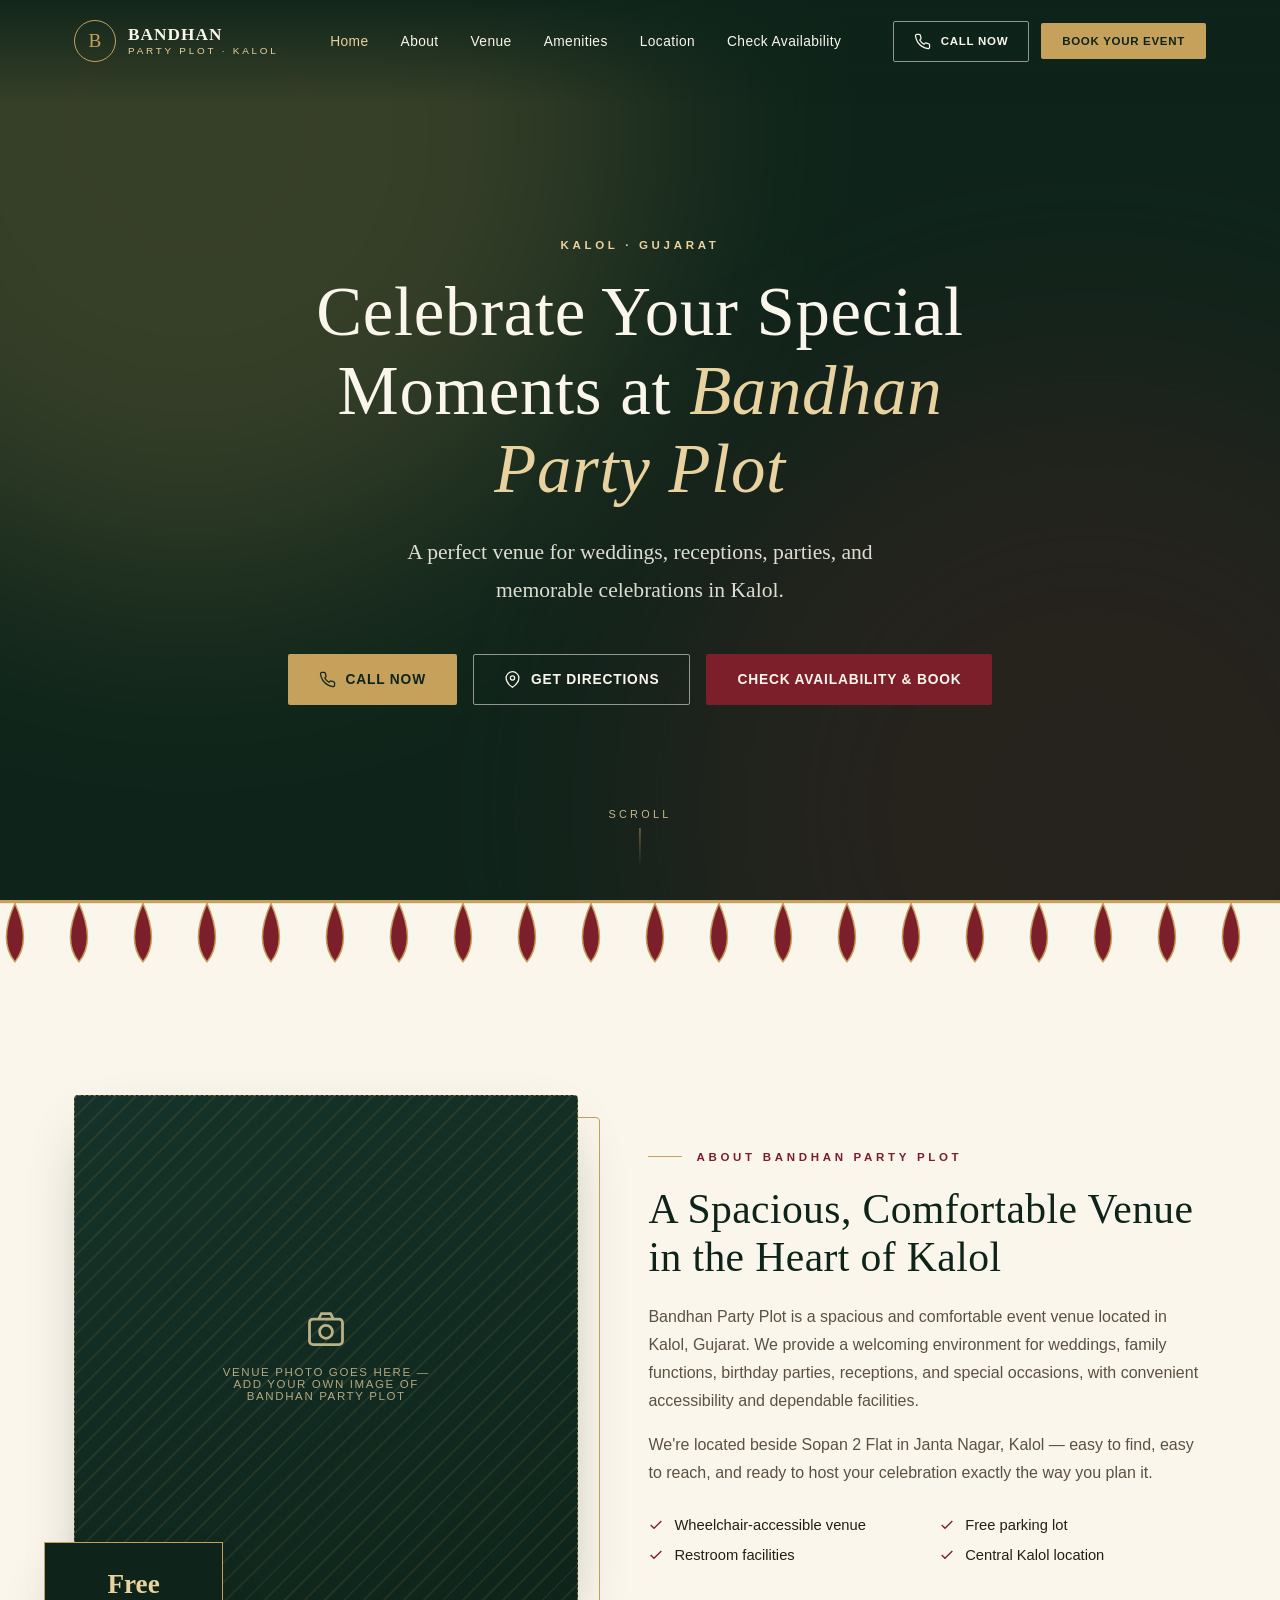
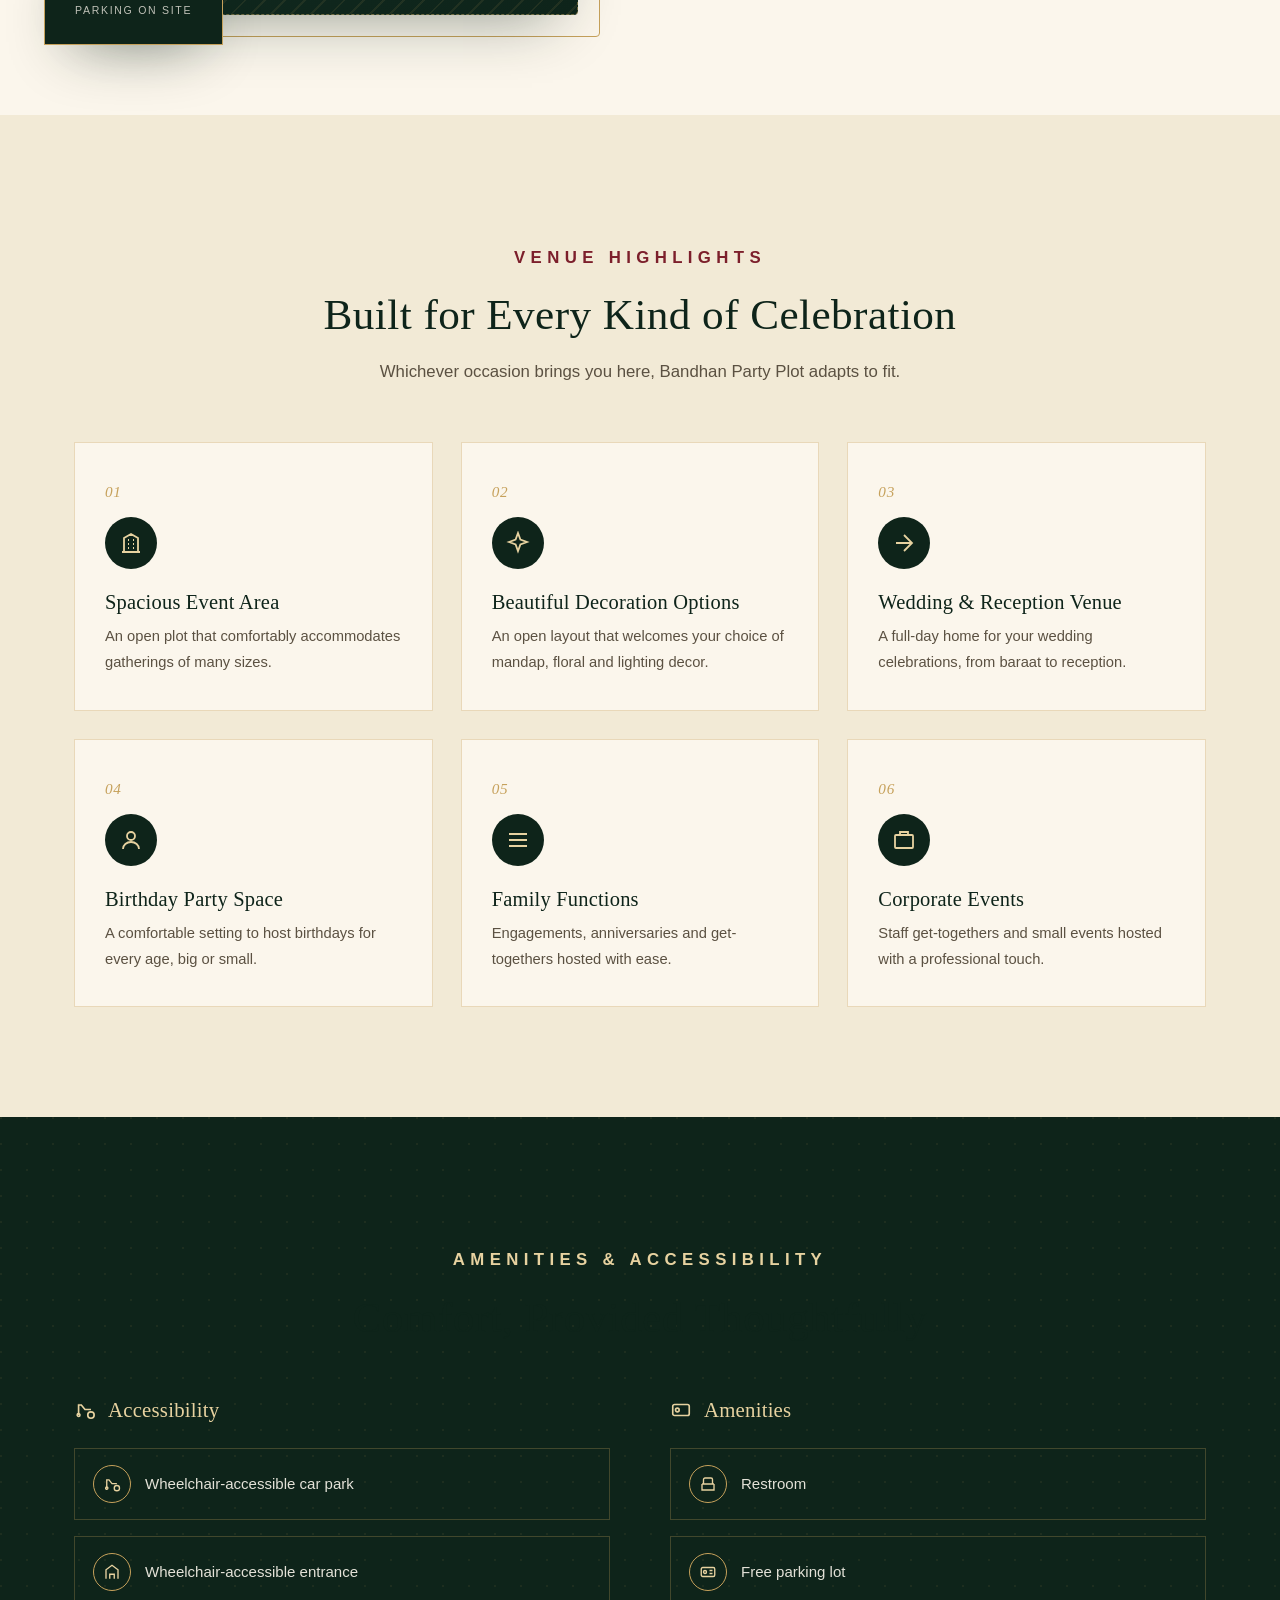
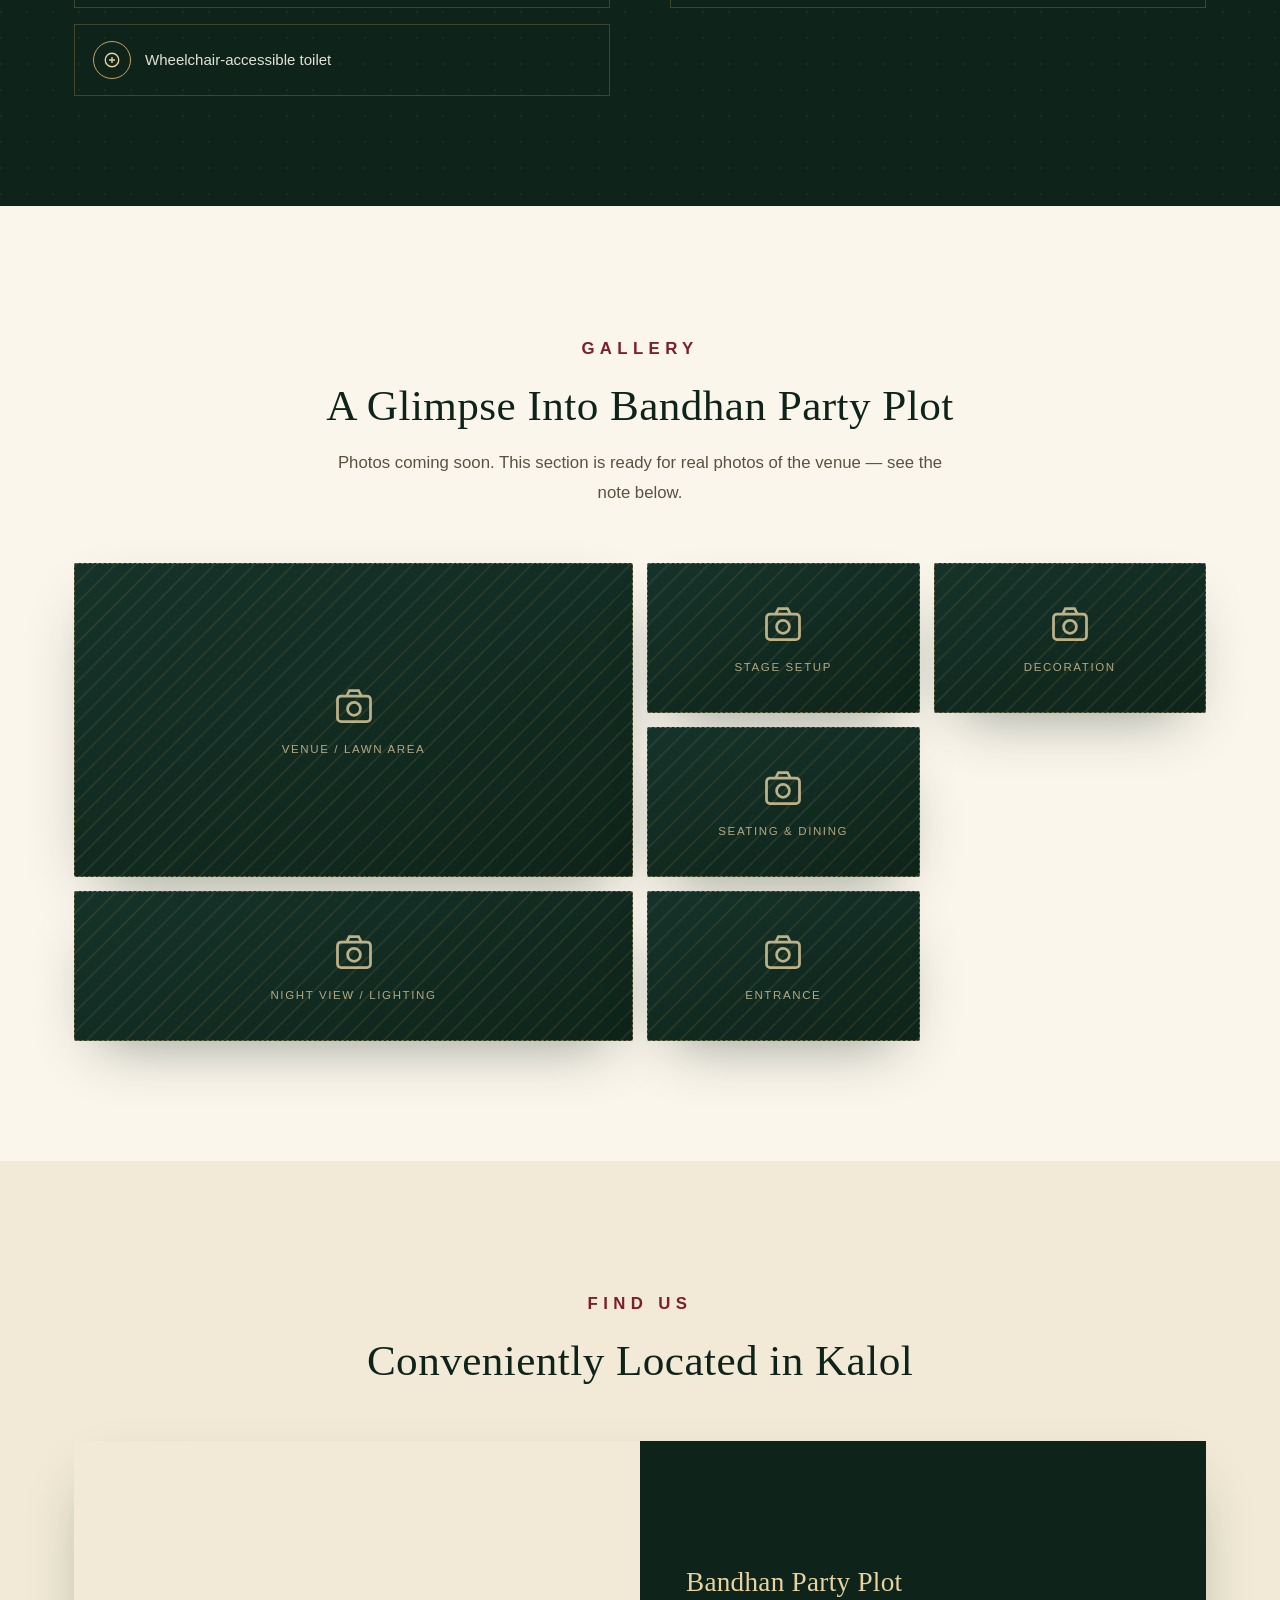
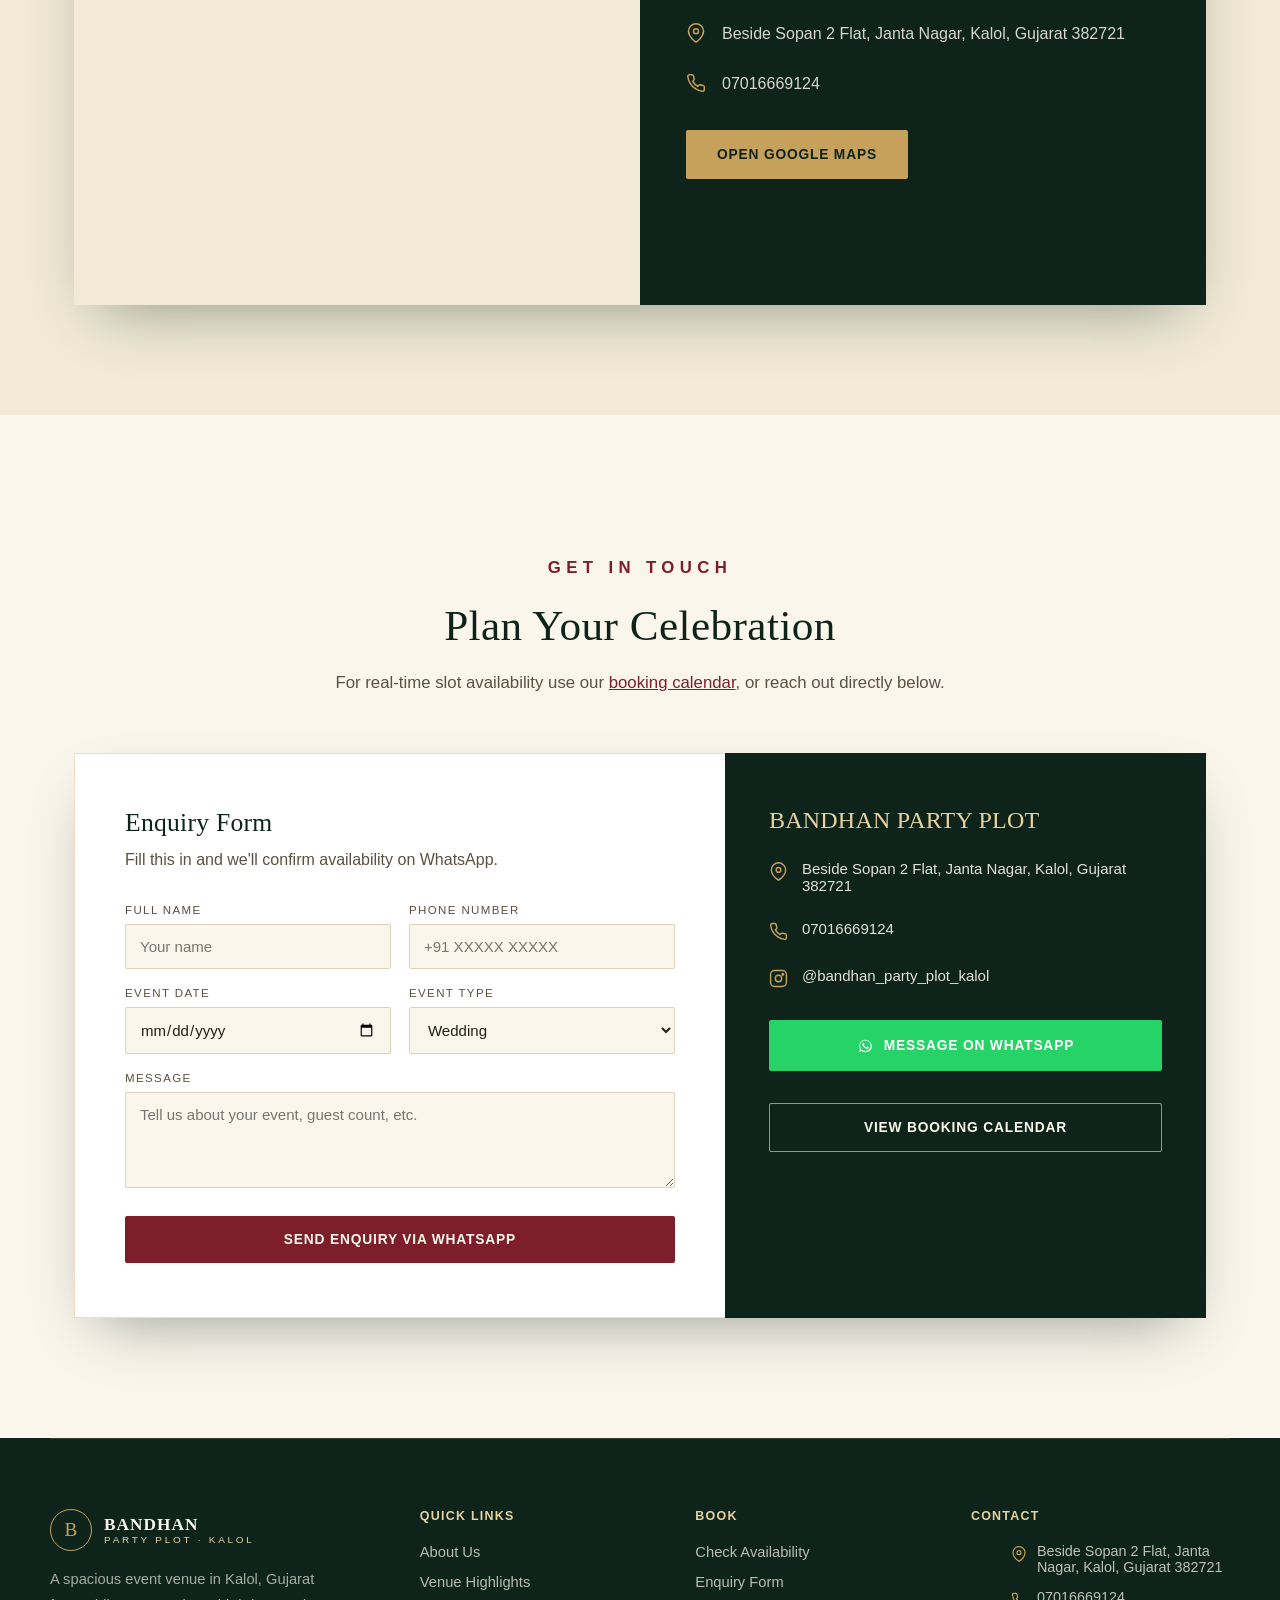
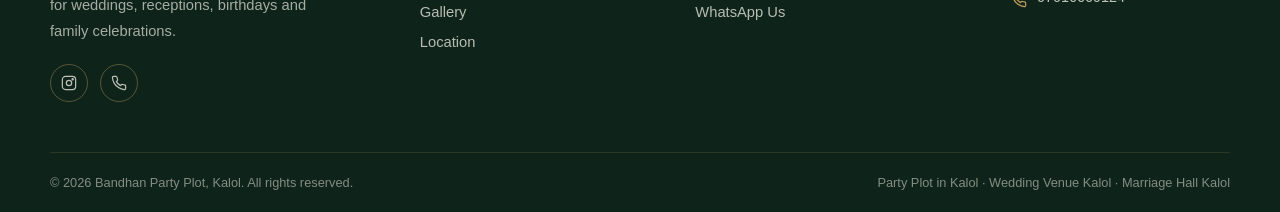
==== commit 6282255d: "Update index.html" ====
--- a/index.html
+++ b/index.html
@@ -411,14 +411,7 @@
 </footer>
 
 <!-- ============ FLOATING BUTTONS ============ -->
-<div class="float-stack">
-  <a href="https://wa.me/917016669124?text=Hi%2C%20I%27d%20like%20to%20enquire%20about%20booking%20Bandhan%20Party%20Plot." target="_blank" rel="noopener" class="fab wa" aria-label="WhatsApp">
-    <svg viewBox="0 0 24 24" fill="currentColor"><path d="M17.6 6.32A8.86 8.86 0 0 0 12.05 4a8.94 8.94 0 0 0-7.74 13.4L3 21l3.7-1.28a8.9 8.9 0 0 0 5.34 1.8A8.94 8.94 0 0 0 21 12.9a8.86 8.86 0 0 0-3.4-6.58zm-5.55 13.5a7.4 7.4 0 0 1-4.53-1.55l-.32-.24-2.19.76.72-2.13-.26-.33A7.42 7.42 0 1 1 12.05 19.8zm4.07-5.55c-.22-.11-1.31-.65-1.51-.72s-.35-.11-.5.11-.58.72-.71.87-.26.17-.48.06a6.1 6.1 0 0 1-1.79-1.1 6.7 6.7 0 0 1-1.24-1.54c-.13-.22 0-.34.1-.45s.22-.26.33-.39a1.5 1.5 0 0 0 .22-.37.4.4 0 0 0 0-.39c-.06-.11-.5-1.2-.68-1.65s-.36-.37-.5-.38h-.43a.82.82 0 0 0-.6.28 2.5 2.5 0 0 0-.78 1.86 4.35 4.35 0 0 0 .91 2.3 9.94 9.94 0 0 0 3.8 3.36c.53.23.94.36 1.26.47a3 3 0 0 0 1.39.09 2.28 2.28 0 0 0 1.5-1.06 1.87 1.87 0 0 0 .13-1.06c-.06-.09-.2-.15-.42-.26z"/></svg>
-  </a>
-  <a href="tel:+917016669124" class="fab call" aria-label="Call Now">
-    <svg viewBox="0 0 24 24" fill="none" stroke="currentColor" stroke-width="2"><path d="M22 16.92v3a2 2 0 0 1-2.18 2 19.79 19.79 0 0 1-8.63-3.07 19.5 19.5 0 0 1-6-6 19.79 19.79 0 0 1-3.07-8.67A2 2 0 0 1 4.11 2h3a2 2 0 0 1 2 1.72c.127.96.361 1.903.7 2.81a2 2 0 0 1-.45 2.11L8.09 9.91a16 16 0 0 0 6 6l1.27-1.27a2 2 0 0 1 2.11-.45c.907.339 1.85.573 2.81.7A2 2 0 0 1 22 16.92z"/></svg>
-  </a>
-</div>
+
 
 <div class="mobile-bar">
   <a href="tel:+917016669124" class="call">
--- a/css/style.css
+++ b/css/style.css
@@ -0,0 +1,412 @@
+/* =========================================================
+   BANDHAN PARTY PLOT — Stylesheet
+   Palette: deep green / warm gold / ivory / maroon accent
+   ========================================================= */
+
+:root{
+  --ivory:#FBF6EC;
+  --cream:#F2EAD6;
+  --green-900:#0E241A;
+  --green-800:#15332A;
+  --green-700:#1C3E30;
+  --gold:#C6A15B;
+  --gold-light:#E7D2A0;
+  --maroon:#7C1F2B;
+  --maroon-dark:#5E1620;
+  --ink:#241E15;
+  --ink-soft:#5B5142;
+  --line: rgba(198,161,91,0.35);
+  --ok:#3F7D53;
+  --warn:#C08A2E;
+  --danger:#B23A3A;
+  --shadow: 0 25px 60px -25px rgba(14,36,26,0.45);
+  --ease: cubic-bezier(.22,.61,.36,1);
+}
+*{box-sizing:border-box;}
+html{scroll-behavior:smooth;}
+body{
+  margin:0;
+  font-family:'Jost',sans-serif;
+  background:var(--ivory);
+  color:var(--ink);
+  -webkit-font-smoothing:antialiased;
+  overflow-x:hidden;
+}
+img{max-width:100%; display:block;}
+a{color:inherit; text-decoration:none;}
+h1,h2,h3,h4{font-family:'Marcellus',serif; margin:0; font-weight:400; letter-spacing:.01em;}
+.quote-font{font-family:'Cormorant Garamond', serif;}
+p{line-height:1.75; color:var(--ink-soft); margin:0;}
+.wrap{max-width:1180px; margin:0 auto; padding:0 24px;}
+.eyebrow{
+  font-family:'Jost',sans-serif; text-transform:uppercase; letter-spacing:.32em; font-size:.72rem;
+  color:var(--maroon); font-weight:600; display:flex; align-items:center; gap:14px; margin-bottom:18px;
+}
+.eyebrow::before{content:""; width:34px; height:1px; background:var(--gold);}
+section{position:relative;}
+
+/* ---------- Buttons ---------- */
+.btn{
+  display:inline-flex; align-items:center; justify-content:center; gap:10px;
+  padding:16px 30px; border-radius:2px; font-size:.86rem; letter-spacing:.06em; text-transform:uppercase;
+  font-weight:600; cursor:pointer; border:1px solid transparent; transition:transform .4s var(--ease), box-shadow .4s var(--ease), background .3s, color .3s, border-color .3s;
+  white-space:nowrap; font-family:'Jost',sans-serif;
+}
+.btn svg{width:17px; height:17px; flex:none;}
+.btn-gold{ background:var(--gold); color:var(--green-900); }
+.btn-gold:hover{ transform:translateY(-3px); box-shadow:0 18px 30px -14px rgba(198,161,91,.65); }
+.btn-outline{ background:transparent; color:var(--ivory); border-color:rgba(251,246,236,.55); }
+.btn-outline:hover{ background:rgba(251,246,236,.12); border-color:var(--ivory); transform:translateY(-3px); }
+.btn-maroon{ background:var(--maroon); color:var(--ivory); }
+.btn-maroon:hover{ background:var(--maroon-dark); transform:translateY(-3px); box-shadow:0 18px 30px -14px rgba(124,31,43,.55);}
+.btn-line{ background:transparent; color:var(--green-800); border-color:var(--green-800); }
+.btn-line:hover{ background:var(--green-800); color:var(--ivory); }
+.btn-sm{ padding:10px 18px; font-size:.72rem; }
+.btn[disabled]{ opacity:.45; cursor:not-allowed; transform:none !important; box-shadow:none !important; }
+
+/* ---------- Toran / bandhanwar divider (signature element) ---------- */
+.toran{ width:100%; overflow:hidden; line-height:0; background:var(--ivory); }
+.toran svg{ width:100%; height:auto; display:block; }
+.toran.dark{ background:var(--green-900); }
+
+/* ---------- Header / Nav ---------- */
+header{
+  position:fixed; top:0; left:0; right:0; z-index:200;
+  background:linear-gradient(to bottom, rgba(14,36,26,.9), rgba(14,36,26,0));
+  padding:20px 0 40px; transition:background .4s, padding .4s, box-shadow .4s;
+}
+header.scrolled{ background:rgba(14,36,26,.97); padding:12px 0; box-shadow:0 10px 30px rgba(0,0,0,.25); backdrop-filter:blur(6px); }
+header.solid{ background:var(--green-900); padding:14px 0; }
+nav{ display:flex; align-items:center; justify-content:space-between; max-width:1180px; margin:0 auto; padding:0 24px; }
+.brand{ display:flex; align-items:center; gap:12px; color:var(--ivory); }
+.brand-mark{ width:42px; height:42px; border:1px solid var(--gold); border-radius:50%; display:flex; align-items:center; justify-content:center; font-family:'Marcellus',serif; color:var(--gold); font-size:1.2rem; flex:none;}
+.brand-text{ display:flex; flex-direction:column; line-height:1.15; }
+.brand-text b{ font-family:'Marcellus',serif; font-size:1.08rem; letter-spacing:.06em; }
+.brand-text span{ font-size:.62rem; letter-spacing:.28em; color:var(--gold-light); text-transform:uppercase; }
+.nav-links{ display:flex; gap:32px; list-style:none; margin:0; padding:0; }
+.nav-links a{ color:var(--ivory); font-size:.86rem; letter-spacing:.03em; position:relative; padding-bottom:4px;}
+.nav-links a.active,
+.nav-links a:hover{ color:var(--gold-light); }
+.nav-links a::after{ content:""; position:absolute; left:0; bottom:0; width:0; height:1px; background:var(--gold); transition:width .35s var(--ease); }
+.nav-links a:hover::after{ width:100%; }
+.nav-cta{ display:flex; gap:12px; align-items:center; }
+.nav-cta .btn{ padding:11px 20px; font-size:.72rem; }
+.burger{ display:none; flex-direction:column; gap:5px; cursor:pointer; background:none; border:none; padding:6px; }
+.burger span{ width:24px; height:2px; background:var(--ivory); display:block; }
+.mobile-drawer{ display:none; position:fixed; inset:0; z-index:199; background:rgba(14,36,26,.98); color:var(--ivory); flex-direction:column; align-items:center; justify-content:center; gap:28px; font-family:'Marcellus',serif; font-size:1.35rem; }
+
+/* ---------- reveal-on-scroll ---------- */
+.reveal{ opacity:0; transform:translateY(34px); transition:opacity .9s var(--ease), transform .9s var(--ease); }
+.reveal.in{ opacity:1; transform:translateY(0); }
+.stagger .reveal:nth-child(1){transition-delay:.05s;}
+.stagger .reveal:nth-child(2){transition-delay:.15s;}
+.stagger .reveal:nth-child(3){transition-delay:.25s;}
+.stagger .reveal:nth-child(4){transition-delay:.35s;}
+.stagger .reveal:nth-child(5){transition-delay:.45s;}
+.stagger .reveal:nth-child(6){transition-delay:.55s;}
+
+/* ---------- Section head ---------- */
+.section-head{ max-width:640px; margin-bottom:56px; }
+.section-head.center{ margin-left:auto; margin-right:auto; text-align:center; }
+.section-head.center .eyebrow{ justify-content:center; }
+.section-head.center .eyebrow::before{ display:none; }
+.section-head h2{ font-size:clamp(1.9rem,3.6vw,2.7rem); color:var(--green-900); }
+.section-head p{ margin-top:18px; font-size:1.05rem; }
+.light .section-head h2{ color:var(--ivory); }
+.light .section-head p{ color:rgba(251,246,236,.78); }
+.light .eyebrow{ color:var(--gold-light); }
+
+/* ---------- Page hero (interior pages) ---------- */
+.page-hero{
+  padding:170px 0 90px; background:var(--green-900); color:var(--ivory); position:relative; overflow:hidden;
+  background-image: radial-gradient(circle at 15% 25%, rgba(198,161,91,.14), transparent 40%), radial-gradient(circle at 85% 75%, rgba(124,31,43,.18), transparent 45%);
+}
+.page-hero .eyebrow{ justify-content:center; color:var(--gold-light); }
+.page-hero .eyebrow::before{ display:none; }
+.page-hero h1{ text-align:center; font-size:clamp(2.1rem,4.4vw,3.2rem); }
+.page-hero p.lead{ text-align:center; max-width:600px; margin:20px auto 0; color:rgba(251,246,236,.82); font-family:'Cormorant Garamond',serif; font-size:1.25rem; }
+.breadcrumb{ text-align:center; font-size:.78rem; letter-spacing:.08em; text-transform:uppercase; color:rgba(251,246,236,.55); margin-top:16px; }
+.breadcrumb a{ color:var(--gold-light); }
+
+/* ---------- Hero (home) ---------- */
+.hero{
+  min-height:100svh; position:relative; display:flex; align-items:center;
+  background:var(--green-900); color:var(--ivory); overflow:hidden;
+}
+.hero-pattern{ position:absolute; inset:0; opacity:.5; }
+.hero-glow{ position:absolute; width:900px; height:900px; border-radius:50%; filter:blur(120px); opacity:.22; }
+.hero-glow.g1{ background:var(--gold); top:-320px; left:-260px; }
+.hero-glow.g2{ background:var(--maroon); bottom:-360px; right:-260px; }
+.hero-inner{ max-width:820px; margin:0 auto; text-align:center; padding:170px 24px 130px; position:relative; z-index:2; }
+.hero .eyebrow{ justify-content:center; color:var(--gold-light); }
+.hero .eyebrow::before{ display:none; }
+.hero h1{ font-size:clamp(2.4rem, 5.6vw, 4.3rem); line-height:1.14; color:var(--ivory); }
+.hero h1 em{ font-style:italic; color:var(--gold-light); }
+.hero p.sub{ margin:26px auto 0; max-width:560px; font-family:'Cormorant Garamond',serif; font-size:1.35rem; color:rgba(251,246,236,.88); }
+.hero-btns{ display:flex; gap:16px; justify-content:center; flex-wrap:wrap; margin-top:44px; }
+.hero-scroll{ position:absolute; bottom:34px; left:50%; transform:translateX(-50%); color:var(--gold-light); display:flex; flex-direction:column; align-items:center; gap:8px; font-size:.68rem; letter-spacing:.3em; text-transform:uppercase; opacity:.85; z-index:2;}
+.hero-scroll .line{ width:1px; height:38px; background:linear-gradient(var(--gold), transparent); animation:scrollLine 2.2s infinite var(--ease); }
+@keyframes scrollLine{ 0%{transform:scaleY(0); transform-origin:top;} 50%{transform:scaleY(1); transform-origin:top;} 50.01%{transform-origin:bottom;} 100%{transform:scaleY(0); transform-origin:bottom;} }
+
+/* ---------- About ---------- */
+.about{ padding:120px 0 100px; background:var(--ivory); }
+.about-grid{ display:grid; grid-template-columns:.95fr 1.05fr; gap:70px; align-items:center; }
+.photo-slot{
+  position:relative; border-radius:4px; box-shadow:var(--shadow); width:100%; height:520px;
+  background:
+    repeating-linear-gradient(135deg, rgba(198,161,91,.10) 0 2px, transparent 2px 14px),
+    linear-gradient(160deg, var(--green-800), var(--green-900));
+  display:flex; flex-direction:column; align-items:center; justify-content:center; gap:14px; color:var(--gold-light);
+  border:1px dashed rgba(198,161,91,.5);
+  text-align:center; padding:20px;
+}
+.photo-slot svg{ width:44px; height:44px; opacity:.8; }
+.photo-slot span{ font-size:.72rem; letter-spacing:.14em; text-transform:uppercase; color:rgba(231,210,160,.75); max-width:220px; }
+.about-media{ position:relative; }
+.about-media .frame{ position:absolute; inset:22px -22px -22px 22px; border:1px solid var(--gold); z-index:-1; border-radius:4px; }
+.about-badge{
+  position:absolute; left:-30px; bottom:-30px; background:var(--green-900); color:var(--ivory);
+  padding:26px 30px; text-align:center; box-shadow:var(--shadow); border:1px solid var(--gold);
+}
+.about-badge b{ font-family:'Marcellus',serif; font-size:1.7rem; color:var(--gold-light); display:block; }
+.about-badge span{ font-size:.66rem; letter-spacing:.16em; text-transform:uppercase; color:rgba(251,246,236,.75); }
+.about-copy h2{ font-size:clamp(1.9rem,3.4vw,2.6rem); color:var(--green-900); margin-bottom:22px; }
+.about-copy p + p{ margin-top:16px; }
+.about-list{ list-style:none; margin:30px 0 0; padding:0; display:grid; grid-template-columns:1fr 1fr; gap:14px 24px; }
+.about-list li{ display:flex; align-items:center; gap:10px; font-size:.92rem; color:var(--ink); }
+.about-list svg{ width:16px; height:16px; color:var(--maroon); flex:none; }
+
+/* ---------- Highlights ---------- */
+.highlights{ padding:110px 0; background:var(--cream); }
+.h-grid{ display:grid; grid-template-columns:repeat(3, 1fr); gap:28px; }
+.h-card{
+  background:var(--ivory); padding:40px 30px 34px; border:1px solid var(--line); position:relative; overflow:hidden;
+  transition:transform .5s var(--ease), box-shadow .5s var(--ease), border-color .5s;
+}
+.h-card:hover{ transform:translateY(-8px); box-shadow:var(--shadow); border-color:var(--gold); }
+.h-card .num{ font-family:'Cormorant Garamond',serif; font-style:italic; font-size:.95rem; color:var(--gold); letter-spacing:.05em;}
+.h-icon{ width:52px; height:52px; border-radius:50%; background:var(--green-900); display:flex; align-items:center; justify-content:center; margin:16px 0 22px; transition:background .4s;}
+.h-card:hover .h-icon{ background:var(--maroon); }
+.h-icon svg{ width:24px; height:24px; color:var(--gold-light); }
+.h-card h3{ font-size:1.28rem; color:var(--green-900); margin-bottom:10px; }
+.h-card p{ font-size:.92rem; }
+
+/* ---------- Amenities ---------- */
+.amenities{ padding:110px 0; background:var(--green-900); color:var(--ivory); position:relative; }
+.amenities::before{
+  content:""; position:absolute; inset:0; opacity:.08; pointer-events:none;
+  background-image:radial-gradient(circle at 1px 1px, var(--gold) 1px, transparent 0);
+  background-size:26px 26px;
+}
+.am-cols{ display:grid; grid-template-columns:1fr 1fr; gap:60px; position:relative; }
+.am-block h3{ color:var(--gold-light); font-size:1.3rem; margin-bottom:26px; display:flex; align-items:center; gap:12px; }
+.am-list{ list-style:none; margin:0; padding:0; display:flex; flex-direction:column; gap:16px; }
+.am-list li{ display:flex; gap:14px; align-items:center; padding:16px 18px; border:1px solid rgba(198,161,91,.28); transition:background .35s, transform .35s var(--ease); }
+.am-list li:hover{ background:rgba(198,161,91,.08); transform:translateX(6px); }
+.am-list .ic{ width:38px; height:38px; border-radius:50%; border:1px solid var(--gold); display:flex; align-items:center; justify-content:center; flex:none; }
+.am-list .ic svg{ width:18px; height:18px; color:var(--gold-light); }
+.am-list p{ color:rgba(251,246,236,.9); font-size:.94rem; margin:0; }
+
+/* ---------- Gallery ---------- */
+.gallery{ padding:110px 0 120px; background:var(--ivory); }
+.g-grid{ display:grid; grid-template-columns:repeat(4, 1fr); grid-auto-rows:150px; gap:14px; }
+.g-item{ position:relative; overflow:hidden; border-radius:2px; }
+.g-item.tall{ grid-row:span 2; }
+.g-item.wide{ grid-column:span 2; }
+
+/* ---------- Location ---------- */
+.location{ padding:110px 0; background:var(--cream); }
+.loc-grid{ display:grid; grid-template-columns:1fr 1fr; gap:0; box-shadow:var(--shadow); }
+.loc-map iframe{ width:100%; height:460px; border:0; filter:saturate(.85); }
+.loc-info{ background:var(--green-900); color:var(--ivory); padding:52px 46px; display:flex; flex-direction:column; justify-content:center; gap:22px; }
+.loc-info h3{ font-size:1.7rem; color:var(--gold-light); }
+.loc-row{ display:flex; gap:16px; align-items:flex-start; }
+.loc-row svg{ width:20px; height:20px; color:var(--gold); flex:none; margin-top:3px; }
+.loc-row p{ color:rgba(251,246,236,.85); }
+.loc-info .btn{ align-self:flex-start; margin-top:10px; }
+
+/* ---------- Contact ---------- */
+.contact{ padding:120px 0; background:var(--ivory); }
+.c-grid{ display:grid; grid-template-columns:1.15fr .85fr; gap:0; box-shadow:var(--shadow); }
+.c-form{ background:#fff; padding:54px 50px; border:1px solid var(--line); border-right:none; }
+.c-form h3{ font-size:1.6rem; color:var(--green-900); margin-bottom:8px; }
+.c-form > p{ margin-bottom:30px; }
+.field-row{ display:grid; grid-template-columns:1fr 1fr; gap:18px; }
+.field{ margin-bottom:18px; }
+.field label{ display:block; font-size:.72rem; letter-spacing:.12em; text-transform:uppercase; color:var(--ink-soft); margin-bottom:8px; }
+.field input, .field select, .field textarea{
+  width:100%; border:1px solid #ddd3ba; background:var(--ivory); padding:13px 14px; font-family:'Jost',sans-serif;
+  font-size:.94rem; color:var(--ink); transition:border-color .3s, box-shadow .3s; border-radius:2px;
+}
+.field input:focus, .field select:focus, .field textarea:focus{ outline:none; border-color:var(--gold); box-shadow:0 0 0 3px rgba(198,161,91,.18); }
+.c-form button{ width:100%; margin-top:6px; border:none; }
+.c-side{ background:var(--green-900); color:var(--ivory); padding:54px 44px; display:flex; flex-direction:column; gap:26px; position:relative; }
+.c-side h3{ font-size:1.5rem; color:var(--gold-light); }
+.c-item{ display:flex; gap:14px; align-items:flex-start; }
+.c-item svg{ width:19px; height:19px; color:var(--gold); flex:none; margin-top:2px; }
+.c-item a, .c-item span{ color:rgba(251,246,236,.9); font-size:.94rem; }
+.c-item a:hover{ color:var(--gold-light); }
+.c-side .btn{ margin-top:6px; }
+.wa-btn{ background:#25D366; color:#fff; }
+.wa-btn:hover{ background:#1ebd5a; transform:translateY(-3px); }
+.form-note{ font-size:.78rem; color:var(--ink-soft); margin-top:14px; }
+.form-success{ display:none; padding:16px 18px; background:rgba(63,125,83,.12); border:1px solid var(--ok); color:#2c5a3a; font-size:.88rem; margin-bottom:18px; }
+.form-success.show{ display:block; }
+
+/* ---------- Footer ---------- */
+footer{ background:var(--green-900); color:rgba(251,246,236,.75); }
+.footer-top{ padding:70px 0 50px; display:grid; grid-template-columns:1.4fr 1fr 1fr 1.1fr; gap:40px; border-top:1px solid rgba(198,161,91,.2); }
+.footer-brand .brand{ margin-bottom:16px; }
+.footer-brand p{ color:rgba(251,246,236,.65); font-size:.92rem; max-width:280px; }
+.footer-social{ display:flex; gap:12px; margin-top:20px; }
+.footer-social a{ width:38px; height:38px; border:1px solid rgba(198,161,91,.4); border-radius:50%; display:flex; align-items:center; justify-content:center; transition:all .3s; }
+.footer-social a:hover{ background:var(--gold); border-color:var(--gold); color:var(--green-900); }
+.footer-social svg{ width:16px; height:16px; }
+footer h4{ font-family:'Jost',sans-serif; font-weight:600; letter-spacing:.1em; text-transform:uppercase; font-size:.78rem; color:var(--gold-light); margin-bottom:20px; }
+.footer-links{ list-style:none; padding:0; margin:0; display:flex; flex-direction:column; gap:12px; }
+.footer-links a{ font-size:.92rem; color:rgba(251,246,236,.72); transition:color .3s, padding-left .3s; }
+.footer-links a:hover{ color:var(--gold-light); padding-left:4px; }
+.footer-contact li{ display:flex; gap:10px; align-items:flex-start; font-size:.9rem; margin-bottom:14px; list-style:none; }
+.footer-contact svg{ width:16px; height:16px; color:var(--gold); flex:none; margin-top:3px; }
+.footer-bottom{ border-top:1px solid rgba(198,161,91,.16); padding:22px 0; display:flex; justify-content:space-between; align-items:center; flex-wrap:wrap; gap:10px; font-size:.8rem; color:rgba(251,246,236,.5); }
+
+/* ---------- Floating buttons ---------- */
+.float-stack{ position:fixed; right:22px; bottom:22px; z-index:300; display:flex; flex-direction:column; gap:14px; align-items:flex-end; }
+.fab{ width:58px; height:58px; border-radius:50%; display:flex; align-items:center; justify-content:center; box-shadow:0 14px 30px -8px rgba(0,0,0,.4); transition:transform .35s var(--ease); }
+.fab:hover{ transform:scale(1.08); }
+.fab.wa{ background:#25D366; color:#fff; animation:pulse 2.4s infinite; }
+.fab.call{ background:var(--gold); color:var(--green-900); width:50px; height:50px; }
+.fab svg{ width:26px; height:26px; }
+.fab.call svg{ width:22px; height:22px; }
+@keyframes pulse{ 0%{box-shadow:0 0 0 0 rgba(37,211,102,.55);} 70%{box-shadow:0 0 0 16px rgba(37,211,102,0);} 100%{box-shadow:0 0 0 0 rgba(37,211,102,0);} }
+.mobile-bar{ display:none; }
+
+/* =========================================================
+   BOOKING SYSTEM
+   ========================================================= */
+.booking-shell{ padding:80px 0 120px; background:var(--ivory); }
+.booking-layout{ display:grid; grid-template-columns:1.4fr .9fr; gap:34px; align-items:flex-start; }
+
+.cal-card{ background:#fff; border:1px solid var(--line); box-shadow:var(--shadow); }
+.cal-head{ display:flex; align-items:center; justify-content:space-between; padding:26px 28px; background:var(--green-900); color:var(--ivory); }
+.cal-head h3{ font-size:1.35rem; color:var(--gold-light); }
+.cal-nav{ display:flex; gap:8px; }
+.cal-nav button{ width:38px; height:38px; border-radius:50%; border:1px solid rgba(198,161,91,.5); background:transparent; color:var(--ivory); cursor:pointer; display:flex; align-items:center; justify-content:center; transition:background .3s; }
+.cal-nav button:hover{ background:rgba(198,161,91,.18); }
+.cal-nav svg{ width:16px; height:16px; }
+.cal-legend{ display:flex; gap:18px; flex-wrap:wrap; padding:18px 28px; border-bottom:1px solid var(--line); background:var(--cream); }
+.leg-item{ display:flex; align-items:center; gap:8px; font-size:.78rem; color:var(--ink-soft); letter-spacing:.02em; }
+.leg-dot{ width:11px; height:11px; border-radius:3px; }
+.leg-dot.available{ background:var(--ok); }
+.leg-dot.partial{ background:var(--warn); }
+.leg-dot.booked{ background:var(--danger); }
+.leg-dot.selected{ background:var(--gold); }
+.leg-dot.past{ background:#cfc7b3; }
+
+.cal-grid{ padding:24px 24px 30px; }
+.cal-weekdays{ display:grid; grid-template-columns:repeat(7,1fr); gap:8px; margin-bottom:10px; }
+.cal-weekdays span{ text-align:center; font-size:.68rem; letter-spacing:.1em; text-transform:uppercase; color:var(--ink-soft); }
+.cal-days{ display:grid; grid-template-columns:repeat(7,1fr); gap:8px; }
+.day-cell{
+  aspect-ratio:1/1; border:1px solid var(--line); border-radius:4px; display:flex; flex-direction:column;
+  align-items:center; justify-content:center; gap:5px; cursor:pointer; background:var(--ivory);
+  transition:transform .25s var(--ease), box-shadow .25s var(--ease), border-color .25s; position:relative;
+}
+.day-cell .dnum{ font-family:'Marcellus',serif; font-size:1rem; color:var(--ink); }
+.day-cell .dstatus{ width:7px; height:7px; border-radius:50%; }
+.day-cell.available .dstatus{ background:var(--ok); }
+.day-cell.partial .dstatus{ background:var(--warn); }
+.day-cell.booked .dstatus{ background:var(--danger); }
+.day-cell.empty{ visibility:hidden; cursor:default; }
+.day-cell.past{ opacity:.4; cursor:not-allowed; }
+.day-cell.past .dstatus{ background:#cfc7b3; }
+.day-cell:not(.empty):not(.past):hover{ transform:translateY(-3px); box-shadow:0 12px 22px -12px rgba(14,36,26,.35); border-color:var(--gold); }
+.day-cell.selected{ background:var(--gold); border-color:var(--gold); }
+.day-cell.selected .dnum{ color:var(--green-900); }
+.day-cell.today{ box-shadow:inset 0 0 0 1px var(--maroon); }
+
+.slot-panel{ position:sticky; top:110px; background:var(--green-900); color:var(--ivory); padding:36px 32px; box-shadow:var(--shadow); }
+.slot-panel h3{ color:var(--gold-light); font-size:1.3rem; }
+.slot-panel .sel-date{ font-family:'Cormorant Garamond',serif; font-size:1.1rem; color:rgba(251,246,236,.85); margin-top:6px; }
+.slot-list{ list-style:none; margin:26px 0 0; padding:0; display:flex; flex-direction:column; gap:12px; }
+.slot-list li{ display:flex; justify-content:space-between; align-items:center; padding:14px 16px; border:1px solid rgba(198,161,91,.3); border-radius:3px; }
+.slot-list .s-name{ font-size:.92rem; }
+.slot-list .s-name small{ display:block; color:rgba(251,246,236,.55); font-size:.7rem; margin-top:2px;}
+.tag{ font-size:.66rem; letter-spacing:.1em; text-transform:uppercase; padding:5px 10px; border-radius:20px; font-weight:600; }
+.tag.available{ background:rgba(63,125,83,.22); color:#8fd6a4; }
+.tag.booked{ background:rgba(178,58,58,.22); color:#f0a3a3; }
+.slot-empty-hint{ margin-top:24px; padding:18px; border:1px dashed rgba(198,161,91,.4); font-size:.85rem; color:rgba(251,246,236,.7); text-align:center; }
+.slot-panel .btn{ width:100%; margin-top:26px; }
+.slot-panel .btn + .btn{ margin-top:12px; }
+
+/* Booking request modal */
+.modal-overlay{ display:none; position:fixed; inset:0; background:rgba(14,36,26,.72); z-index:400; align-items:center; justify-content:center; padding:20px; backdrop-filter:blur(3px); }
+.modal-overlay.show{ display:flex; }
+.modal-box{ background:#fff; max-width:520px; width:100%; padding:40px; box-shadow:var(--shadow); position:relative; max-height:90vh; overflow-y:auto; }
+.modal-close{ position:absolute; top:16px; right:16px; width:34px; height:34px; border-radius:50%; border:1px solid var(--line); background:none; cursor:pointer; display:flex; align-items:center; justify-content:center; }
+.modal-close svg{ width:16px; height:16px; }
+.modal-box h3{ font-size:1.4rem; color:var(--green-900); margin-bottom:6px; }
+.modal-box p.sub-note{ font-size:.86rem; margin-bottom:22px; }
+
+/* Admin */
+.admin-toggle{ position:fixed; left:18px; bottom:18px; z-index:150; font-size:.68rem; letter-spacing:.08em; text-transform:uppercase; color:var(--ink-soft); background:var(--cream); border:1px solid var(--line); padding:8px 12px; border-radius:20px; cursor:pointer; opacity:.55; transition:opacity .3s; }
+.admin-toggle:hover{ opacity:1; }
+.admin-panel{ background:var(--cream); border:1px solid var(--line); margin-top:40px; padding:30px 28px; }
+.admin-panel.hidden{ display:none; }
+.admin-panel h3{ color:var(--green-900); font-size:1.2rem; margin-bottom:6px; }
+.admin-row{ display:grid; grid-template-columns:1fr 1fr 1fr auto; gap:12px; margin-top:20px; align-items:end; }
+.admin-row .field{ margin-bottom:0; }
+.admin-list{ margin-top:24px; border-top:1px solid var(--line); padding-top:18px; }
+.admin-entry{ display:flex; justify-content:space-between; align-items:center; padding:10px 0; border-bottom:1px dashed var(--line); font-size:.85rem; }
+.admin-entry button{ background:none; border:none; color:var(--maroon); cursor:pointer; font-size:.78rem; text-decoration:underline; }
+.lock-screen{ text-align:center; padding:40px 20px; }
+.lock-screen input{ max-width:220px; margin:16px auto; text-align:center; }
+
+/* ---------- Responsive ---------- */
+@media (max-width:980px){
+  .nav-links, .nav-cta .btn.btn-outline{ display:none; }
+  .burger{ display:flex; }
+  .about-grid{ grid-template-columns:1fr; gap:56px; }
+  .photo-slot{ height:360px; }
+  .h-grid{ grid-template-columns:repeat(2,1fr); }
+  .am-cols{ grid-template-columns:1fr; gap:34px; }
+  .g-grid{ grid-template-columns:repeat(3,1fr); grid-auto-rows:140px; }
+  .loc-grid, .c-grid{ grid-template-columns:1fr; }
+  .loc-map iframe{ height:340px; }
+  .c-form{ border-right:1px solid var(--line); border-bottom:none; padding:44px 30px; }
+  .c-side{ padding:44px 30px; }
+  .footer-top{ grid-template-columns:1fr 1fr; }
+  .booking-layout{ grid-template-columns:1fr; }
+  .slot-panel{ position:static; }
+  .admin-row{ grid-template-columns:1fr 1fr; }
+}
+@media (max-width:640px){
+  .wrap{ padding:0 18px; }
+  .hero-inner{ padding:150px 18px 110px; }
+  .hero-btns{ flex-direction:column; width:100%; }
+  .hero-btns .btn{ width:100%; }
+  .h-grid{ grid-template-columns:1fr; }
+  .g-grid{ grid-template-columns:repeat(2,1fr); grid-auto-rows:130px; }
+  .g-item.wide{ grid-column:span 2; }
+  .g-item.tall{ grid-row:span 1; }
+  .field-row{ grid-template-columns:1fr; }
+  .footer-top{ grid-template-columns:1fr 1fr; gap:34px 24px; padding:56px 0 40px; }
+  .about-badge{ left:0; bottom:-24px; padding:16px 20px; }
+  .about-media .frame{ display:none; }
+  .float-stack{ right:14px; bottom:84px; }
+  .day-cell .dnum{ font-size:.85rem; }
+  .cal-legend{ gap:10px 16px; }
+  .admin-row{ grid-template-columns:1fr; }
+  .mobile-bar{
+    display:flex; position:fixed; bottom:0; left:0; right:0; z-index:250; background:var(--green-900);
+    border-top:1px solid rgba(198,161,91,.3);
+  }
+  .mobile-bar a{ flex:1; text-align:center; padding:14px 8px; font-size:.78rem; letter-spacing:.04em; text-transform:uppercase; font-weight:600; display:flex; flex-direction:column; align-items:center; gap:4px; color:var(--ivory); }
+  .mobile-bar a svg{ width:19px; height:19px; }
+  .mobile-bar a.call{ color:var(--gold-light); border-right:1px solid rgba(198,161,91,.25); }
+  body{ padding-bottom:64px; }
+}
+@media (prefers-reduced-motion: reduce){
+  *{ animation:none !important; transition:none !important; }
+  .reveal{ opacity:1; transform:none; }
+}
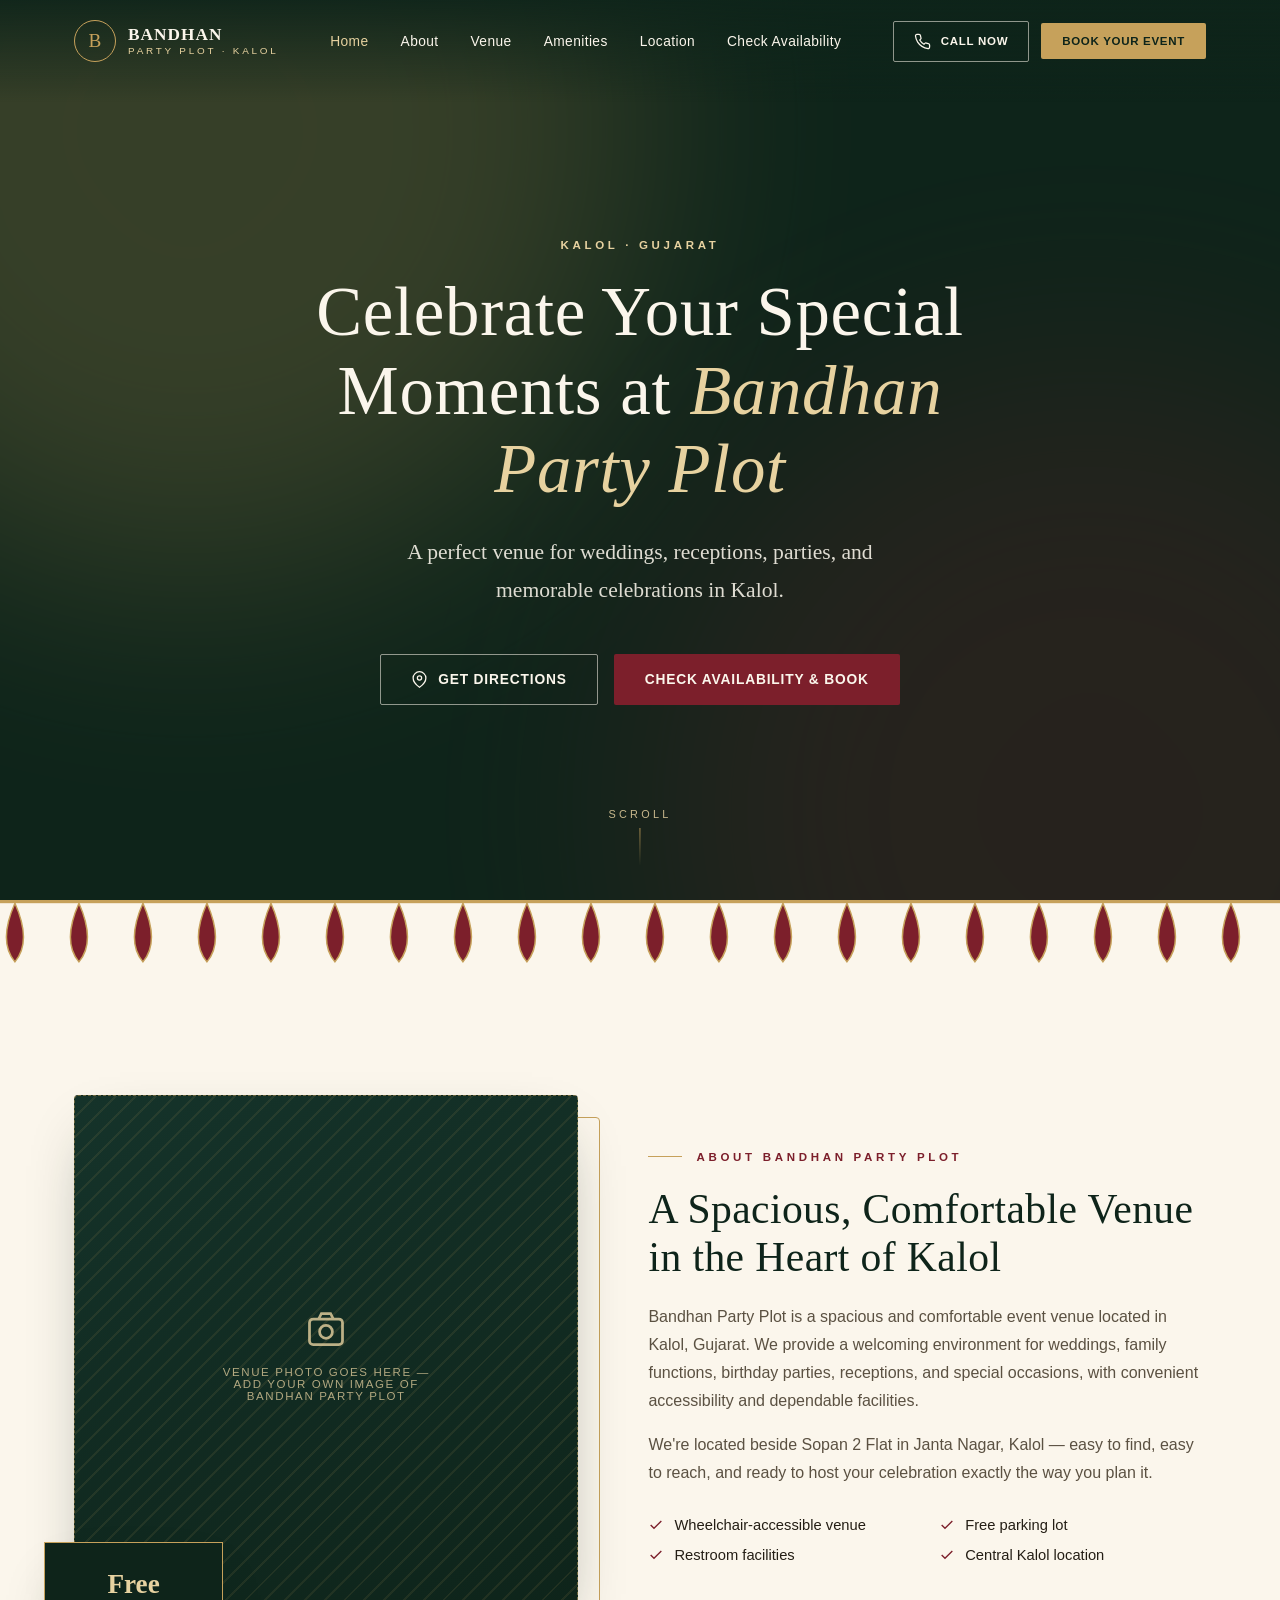
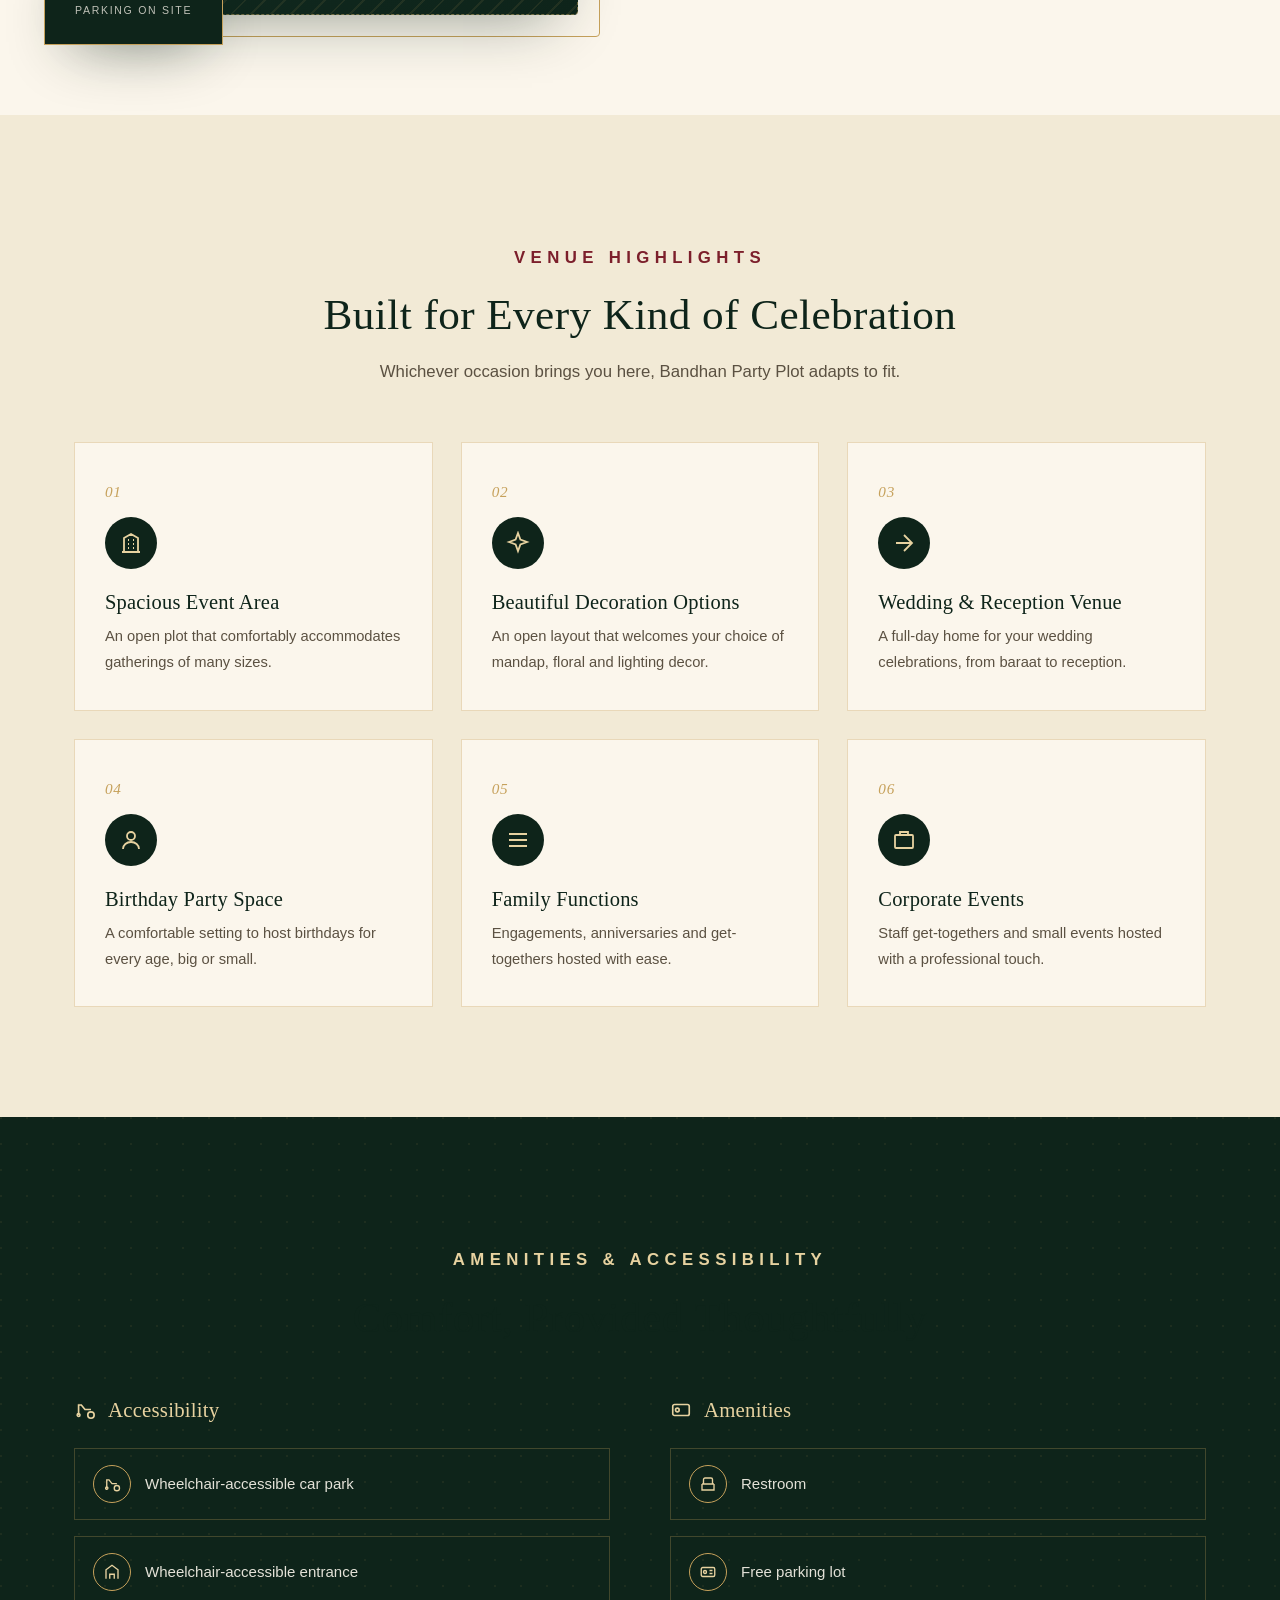
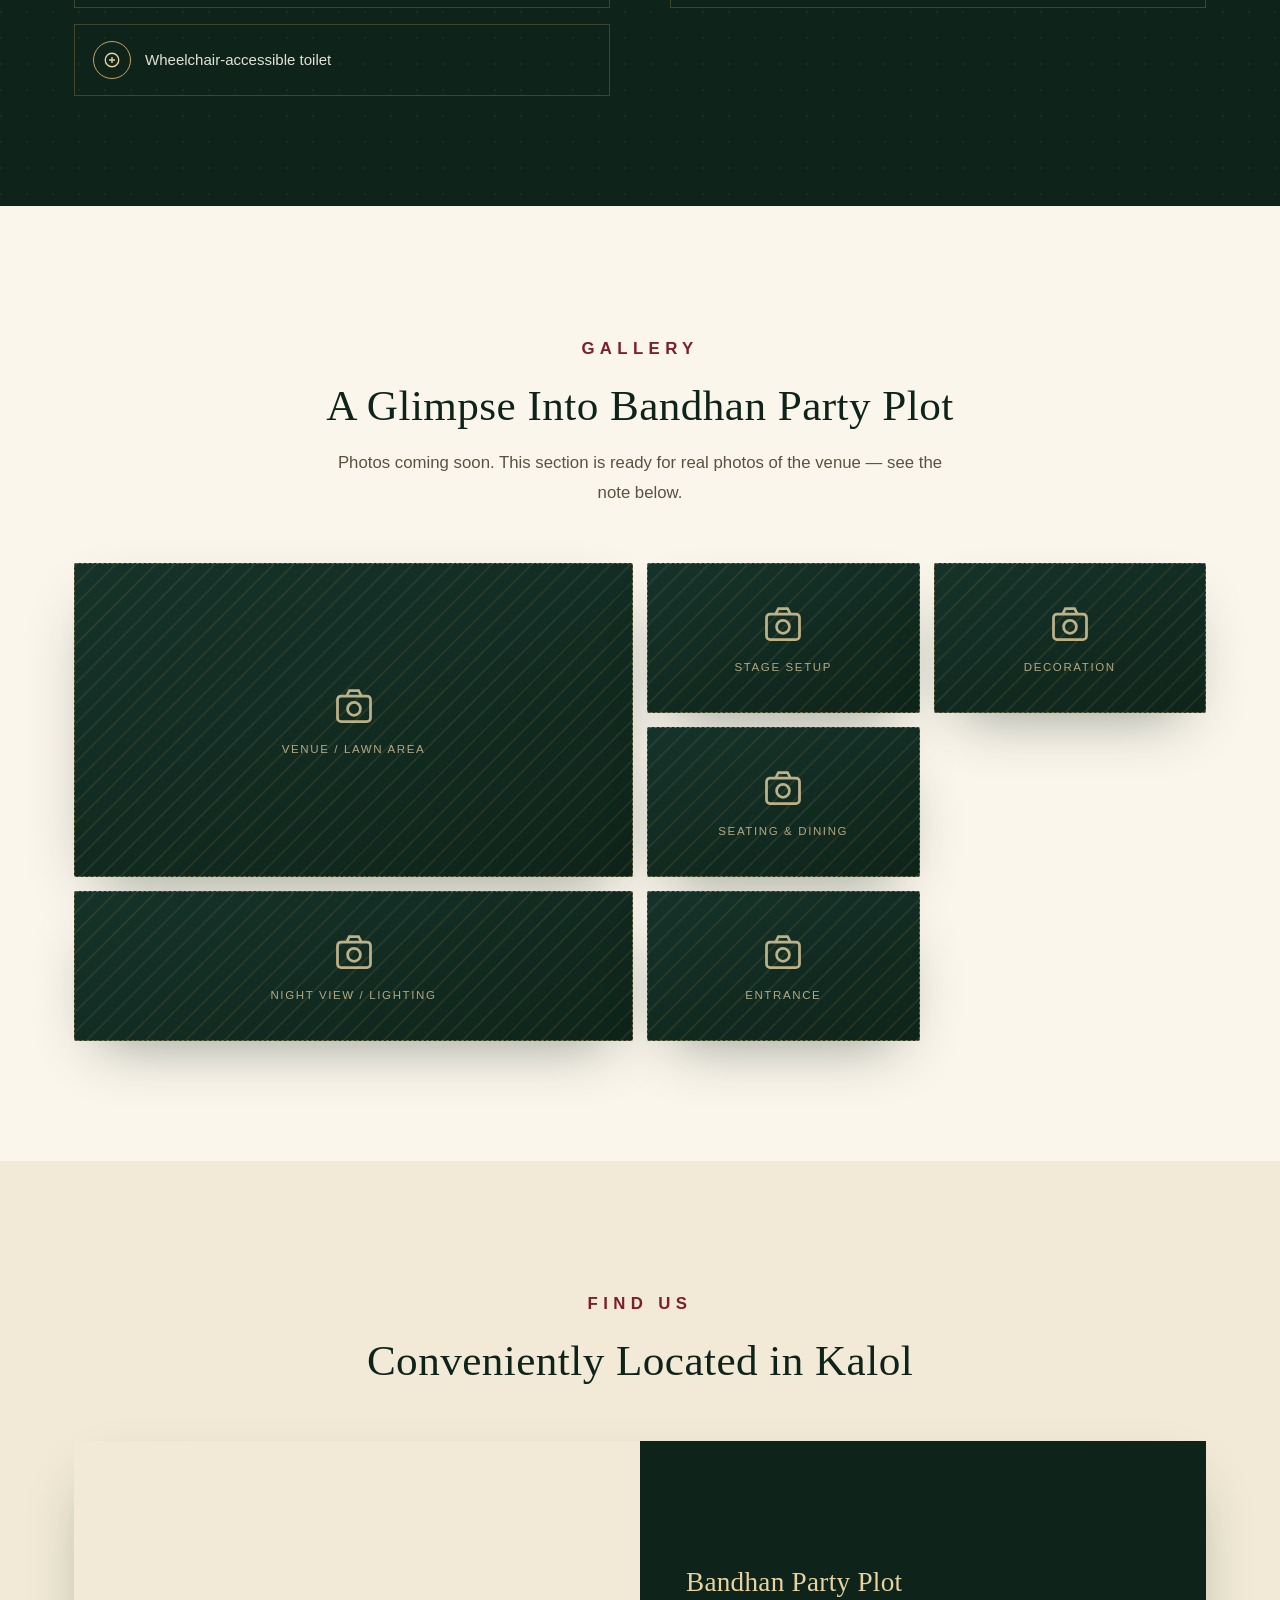
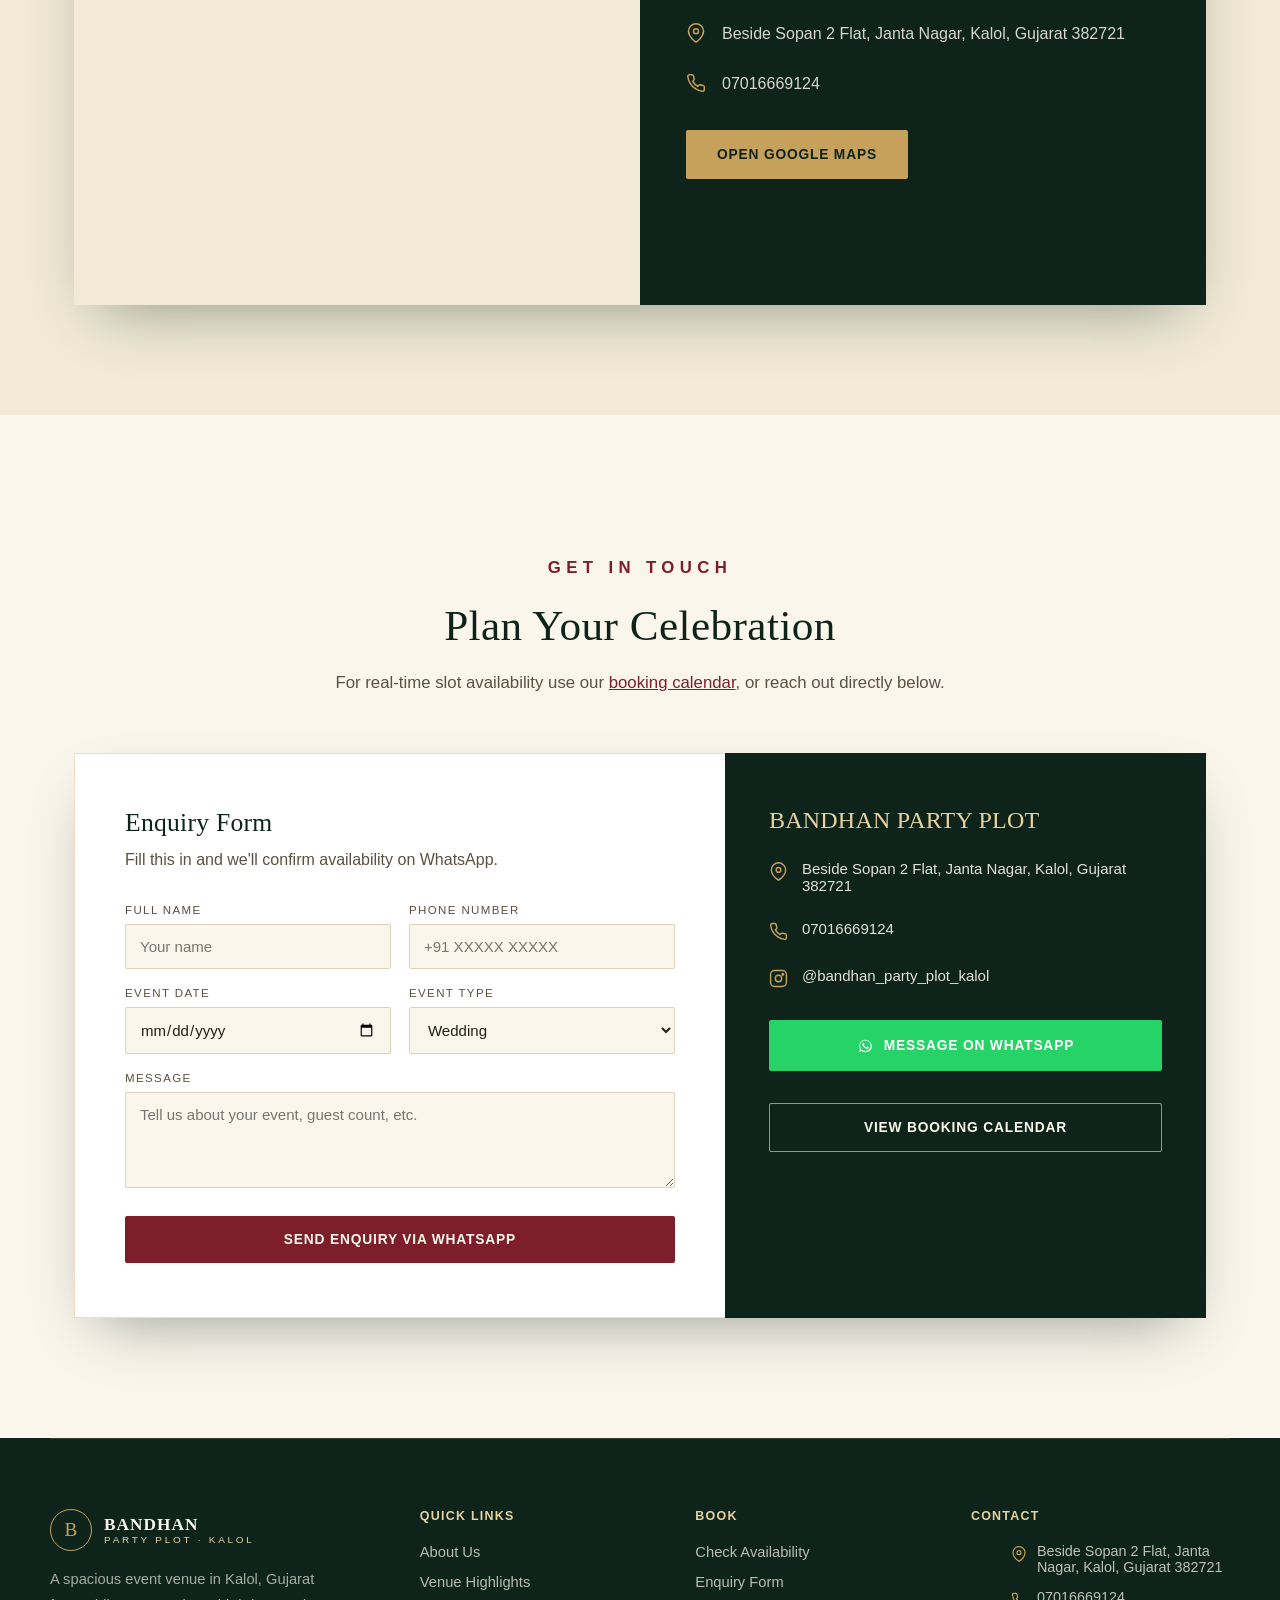
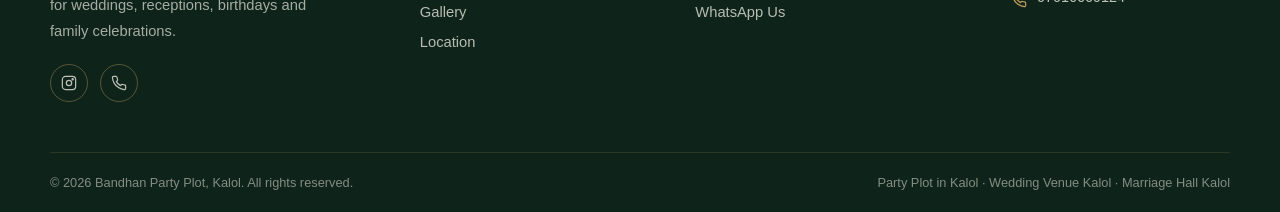
==== commit 55dcfbd1: "Update index.html" ====
--- a/index.html
+++ b/index.html
@@ -87,10 +87,6 @@
     <h1 class="reveal in">Celebrate Your Special Moments at <em>Bandhan Party Plot</em></h1>
     <p class="sub quote-font reveal in">A perfect venue for weddings, receptions, parties, and memorable celebrations in Kalol.</p>
     <div class="hero-btns reveal in">
-      <a href="tel:+917016669124" class="btn btn-gold">
-        <svg viewBox="0 0 24 24" fill="none" stroke="currentColor" stroke-width="1.8"><path d="M22 16.92v3a2 2 0 0 1-2.18 2 19.79 19.79 0 0 1-8.63-3.07 19.5 19.5 0 0 1-6-6 19.79 19.79 0 0 1-3.07-8.67A2 2 0 0 1 4.11 2h3a2 2 0 0 1 2 1.72c.127.96.361 1.903.7 2.81a2 2 0 0 1-.45 2.11L8.09 9.91a16 16 0 0 0 6 6l1.27-1.27a2 2 0 0 1 2.11-.45c.907.339 1.85.573 2.81.7A2 2 0 0 1 22 16.92z"/></svg>
-        Call Now
-      </a>
       <a href="https://maps.app.goo.gl/dtfcJrAMjsWRvxMy7" target="_blank" rel="noopener" class="btn btn-outline">
         <svg viewBox="0 0 24 24" fill="none" stroke="currentColor" stroke-width="1.8"><path d="M21 10c0 7-9 13-9 13s-9-6-9-13a9 9 0 0 1 18 0z"/><circle cx="12" cy="10" r="3"/></svg>
         Get Directions
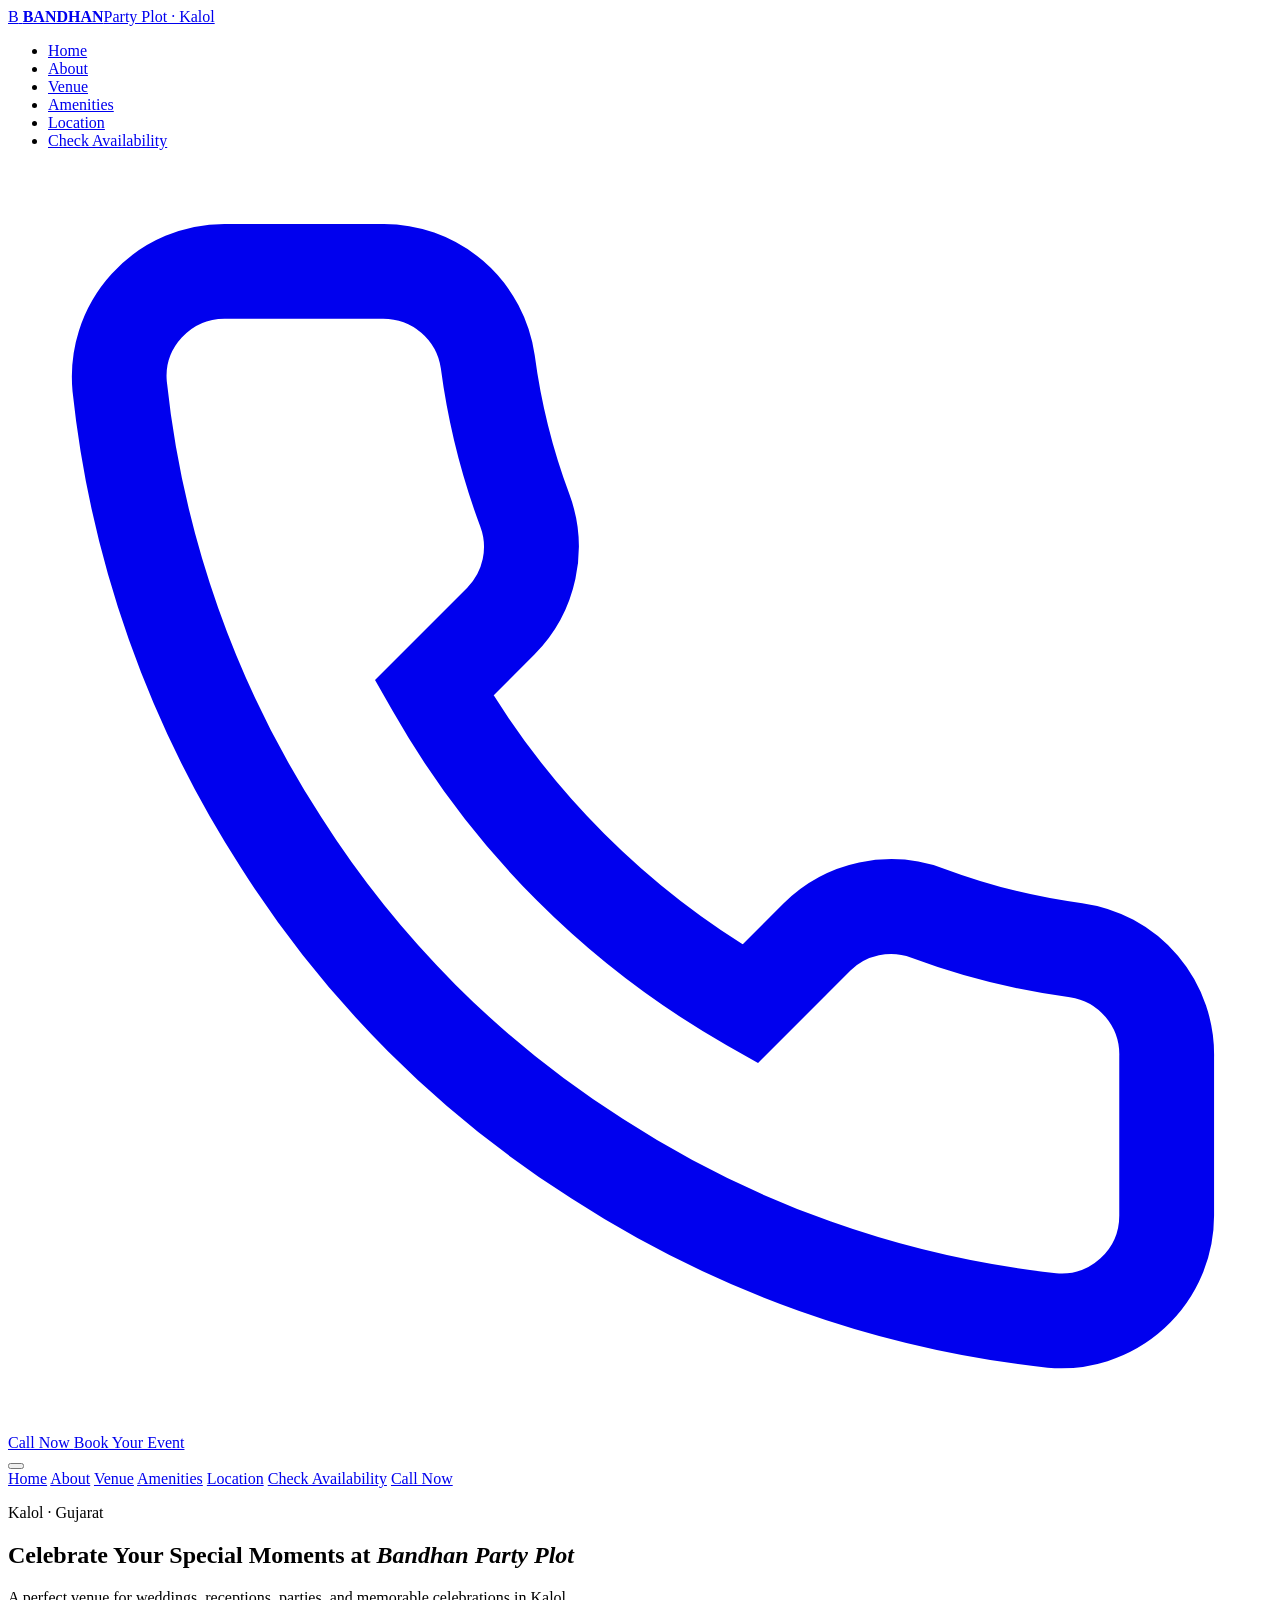
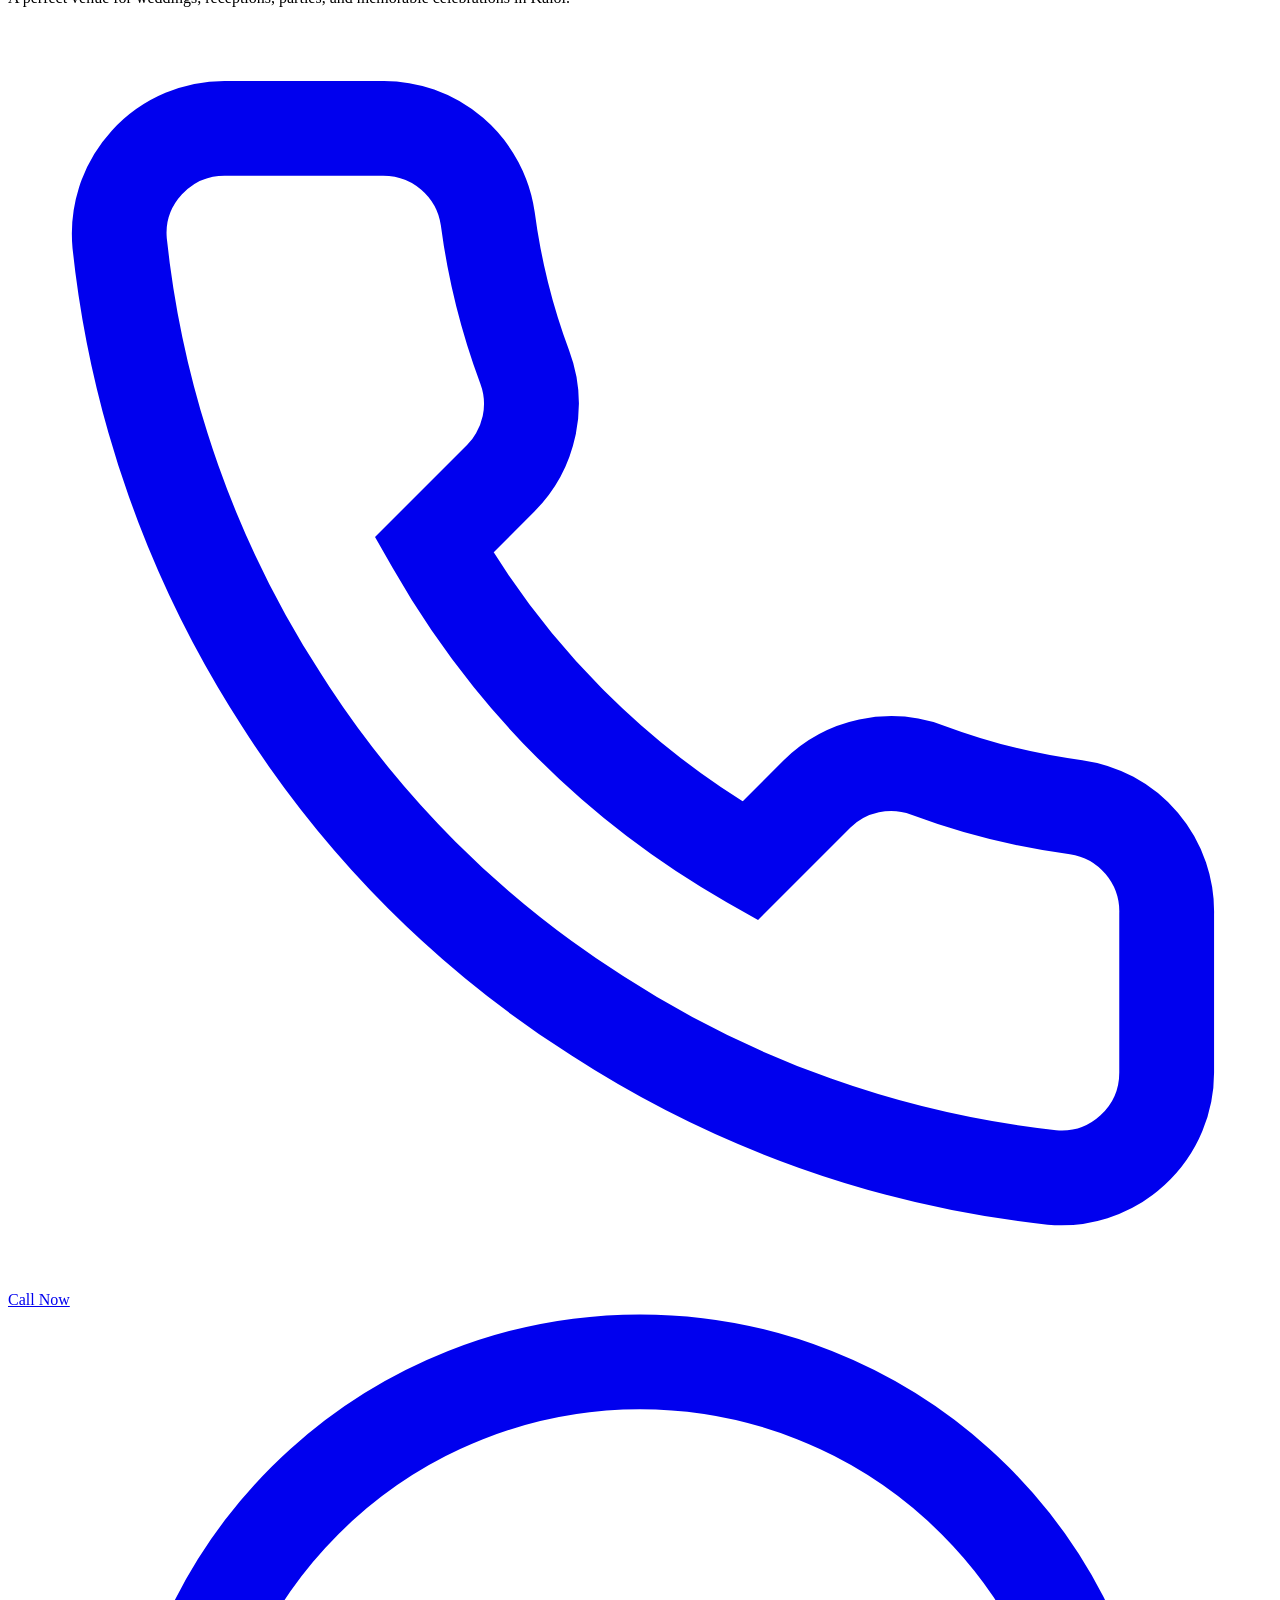
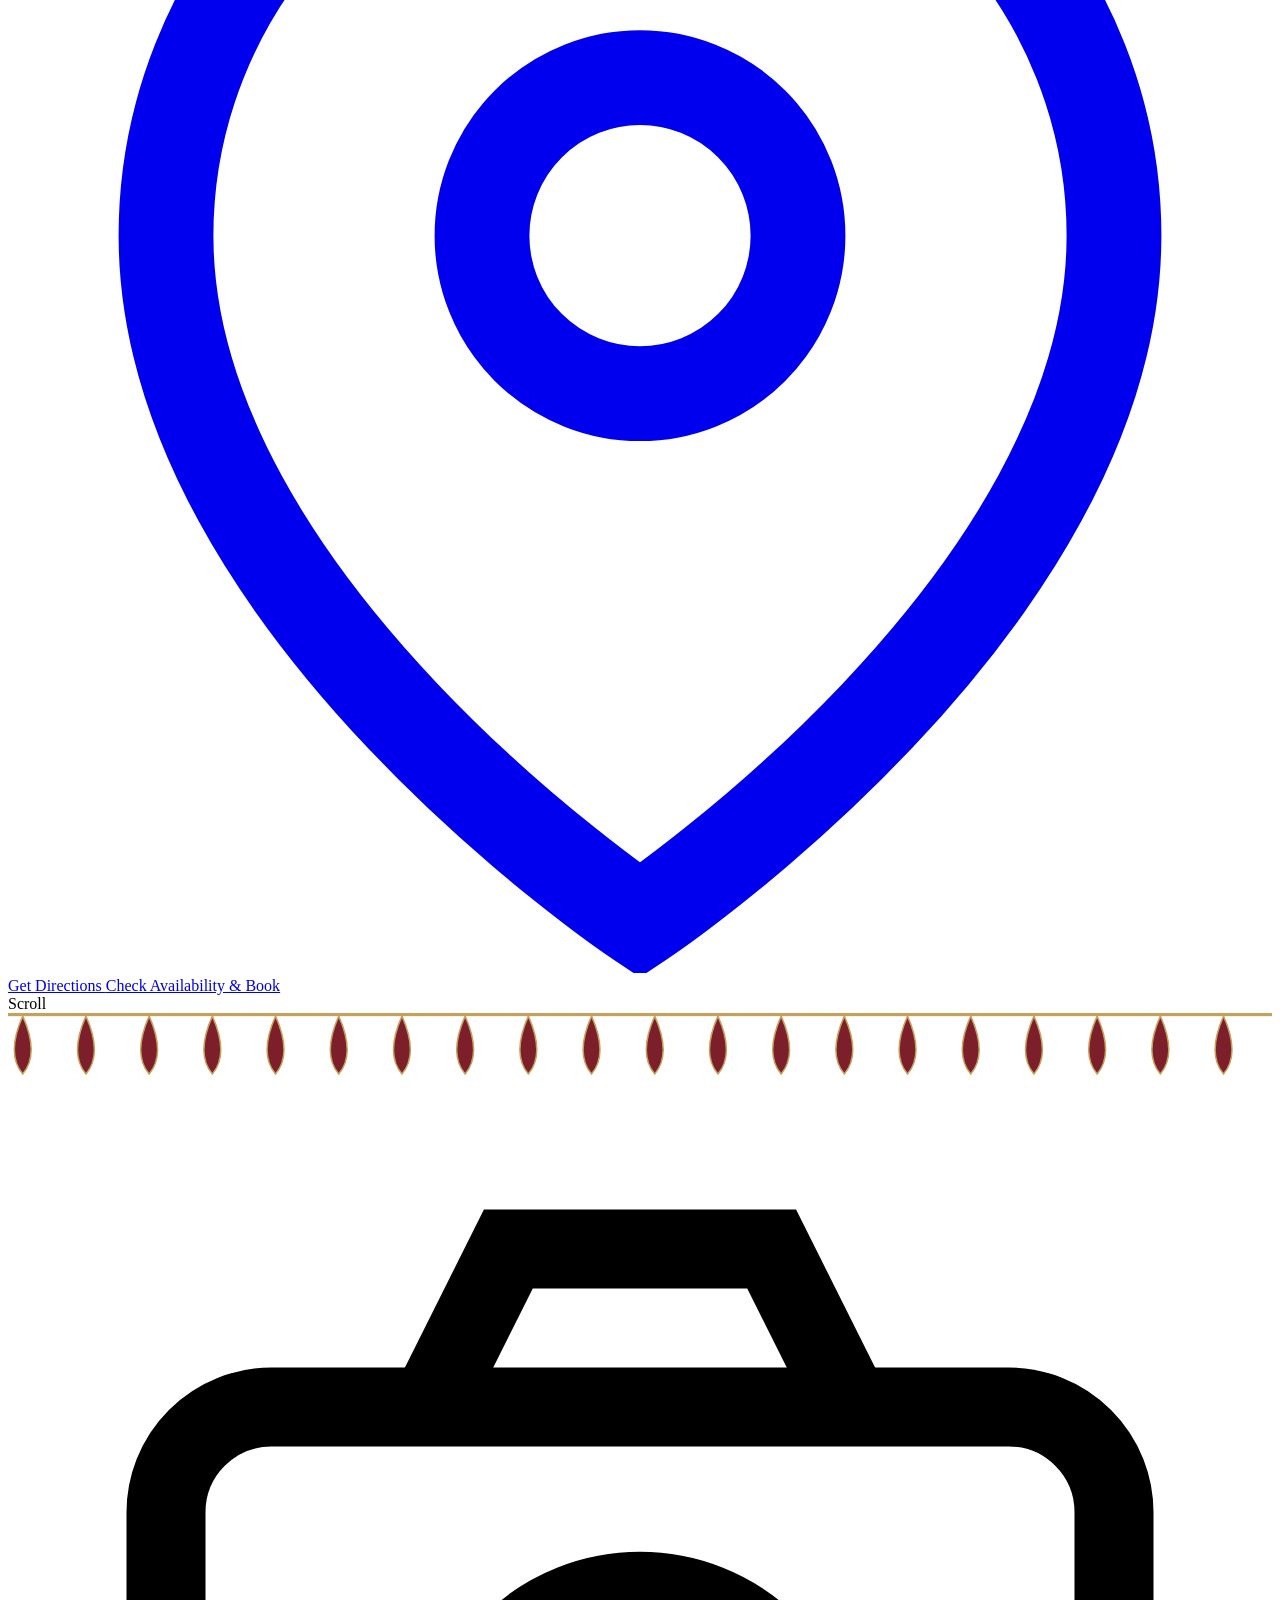
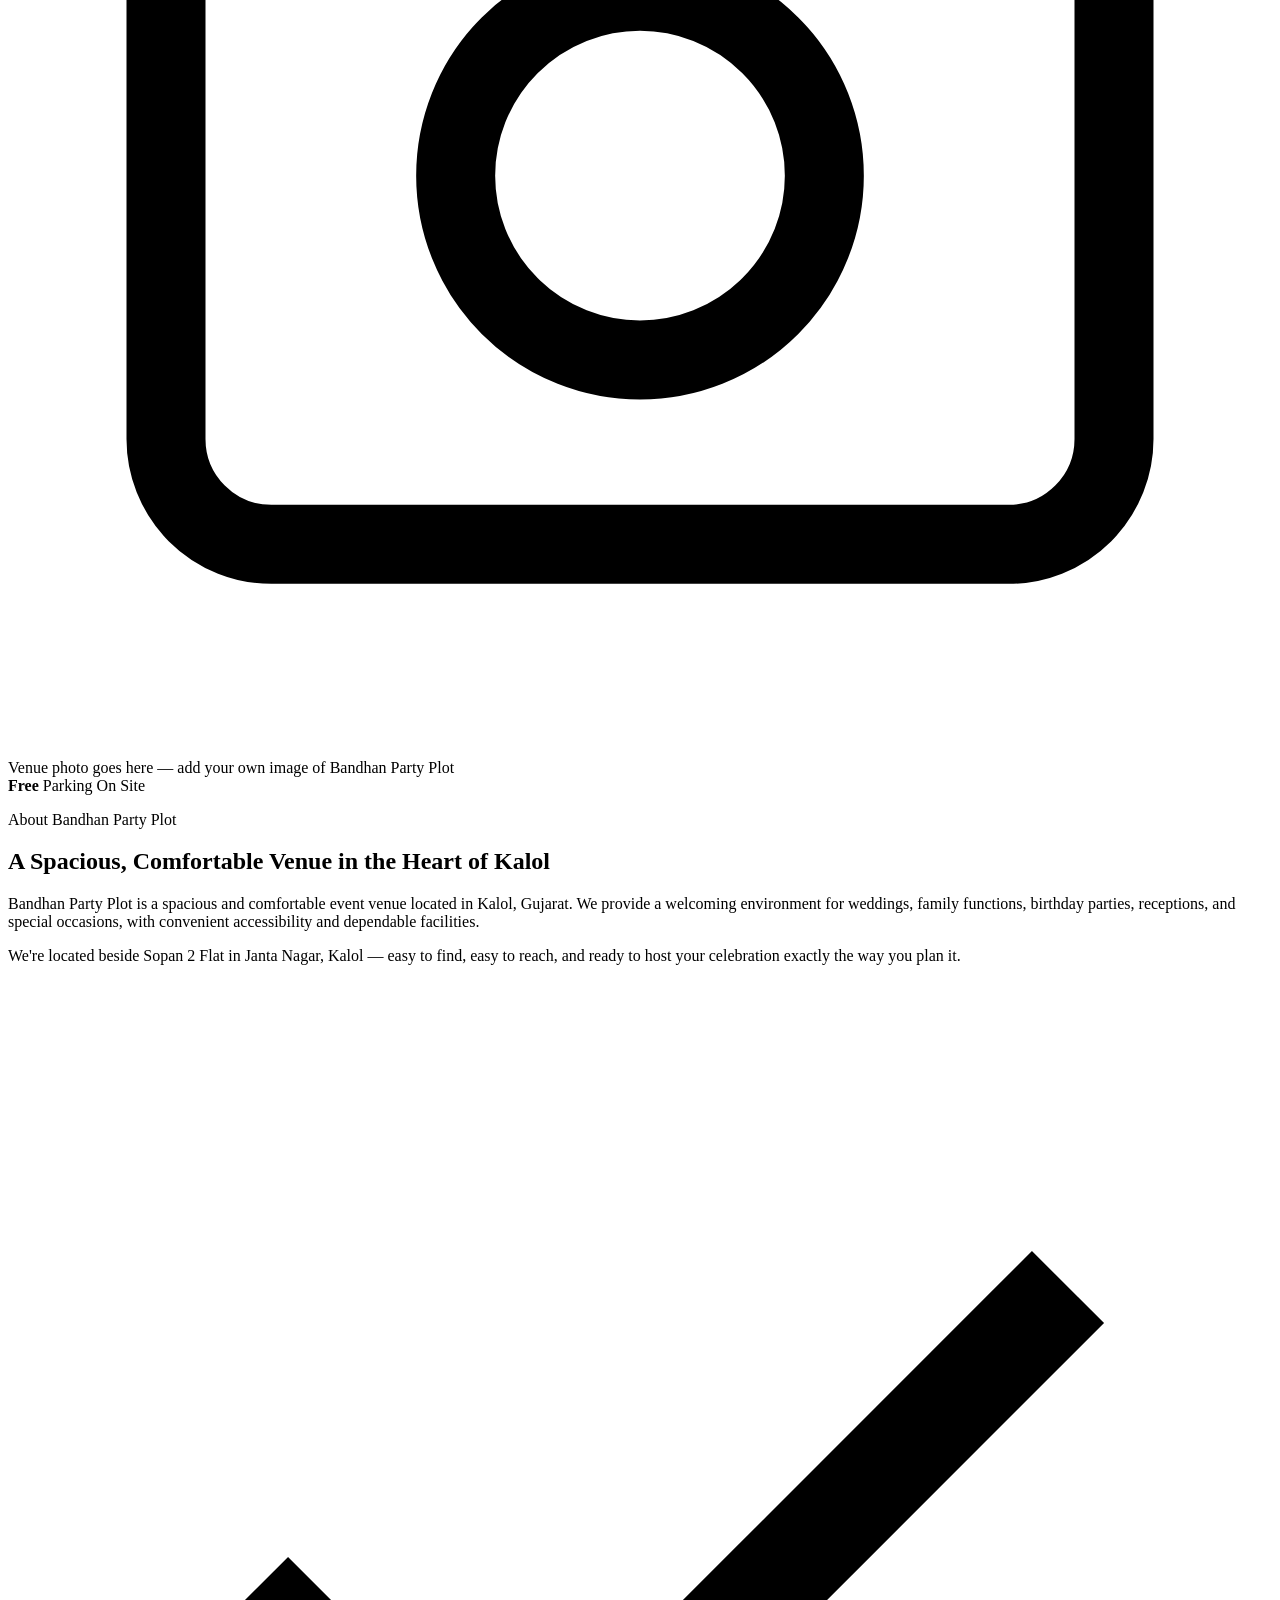
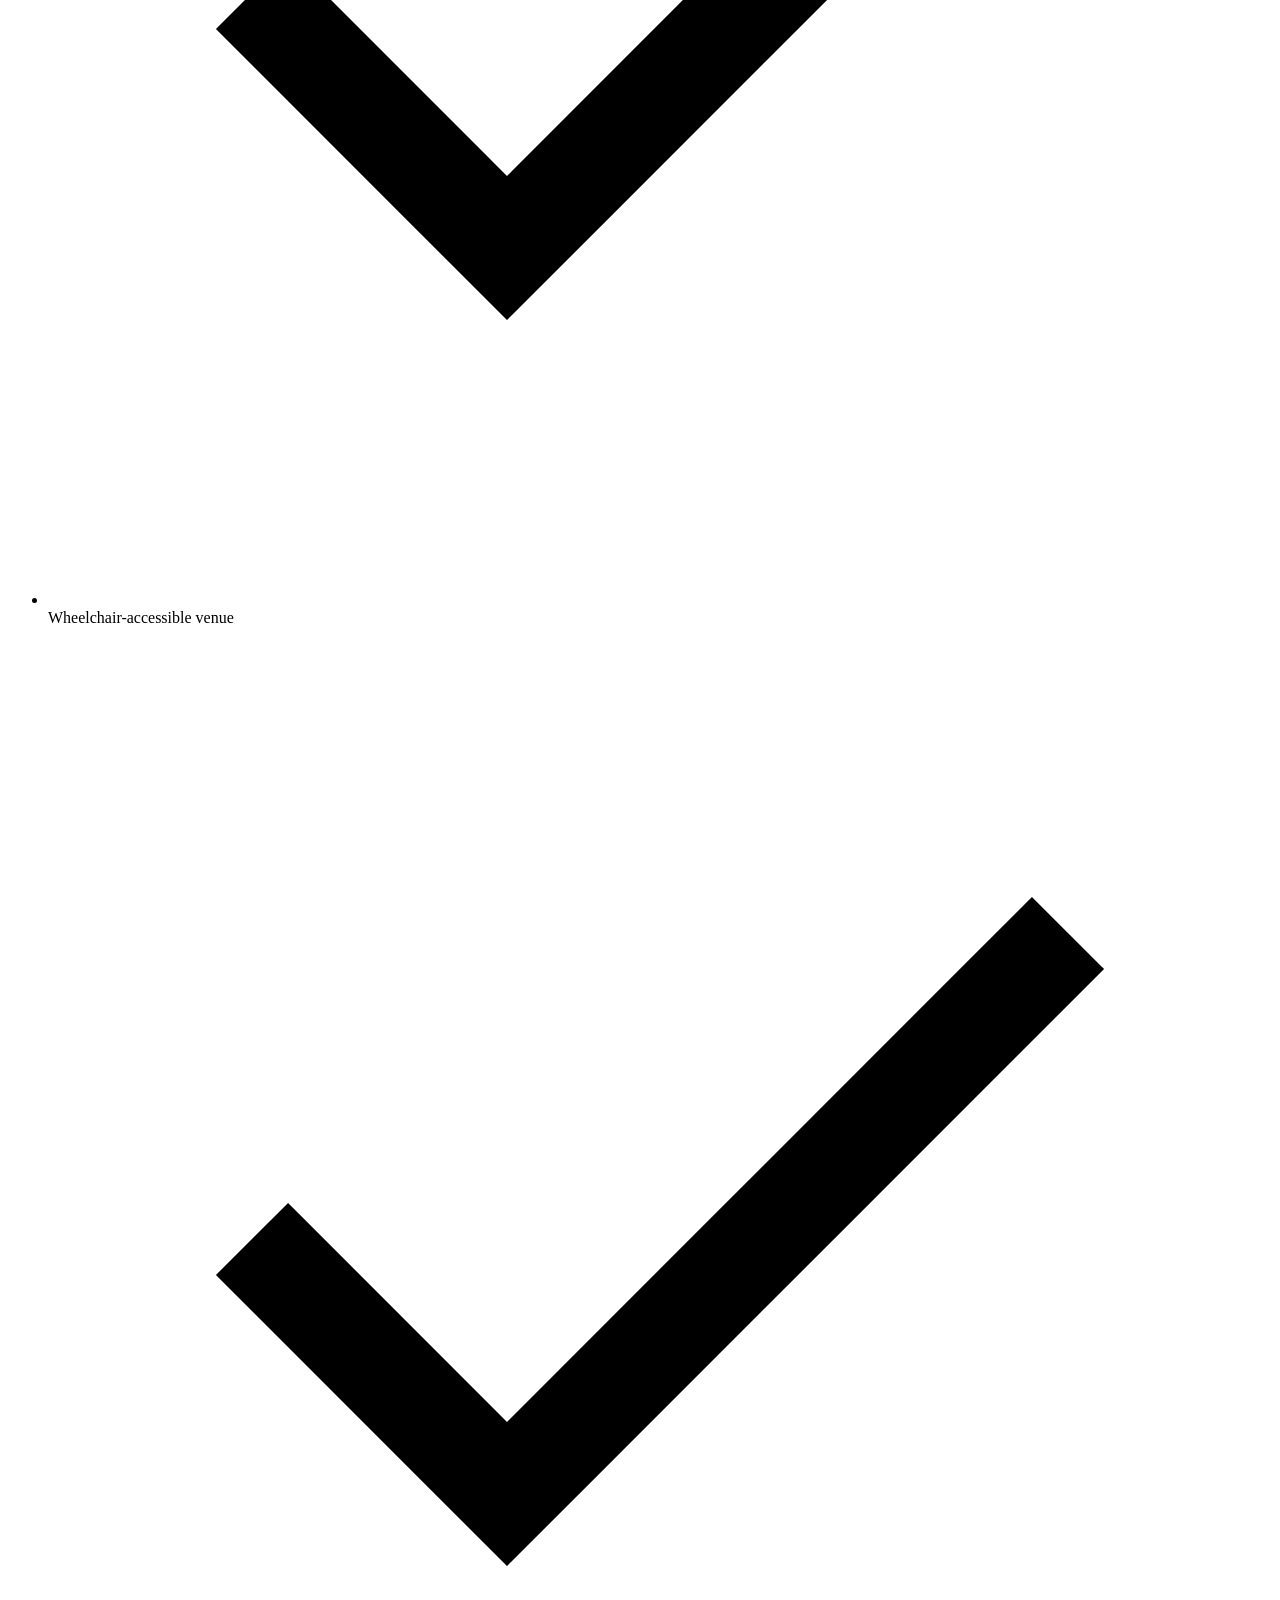
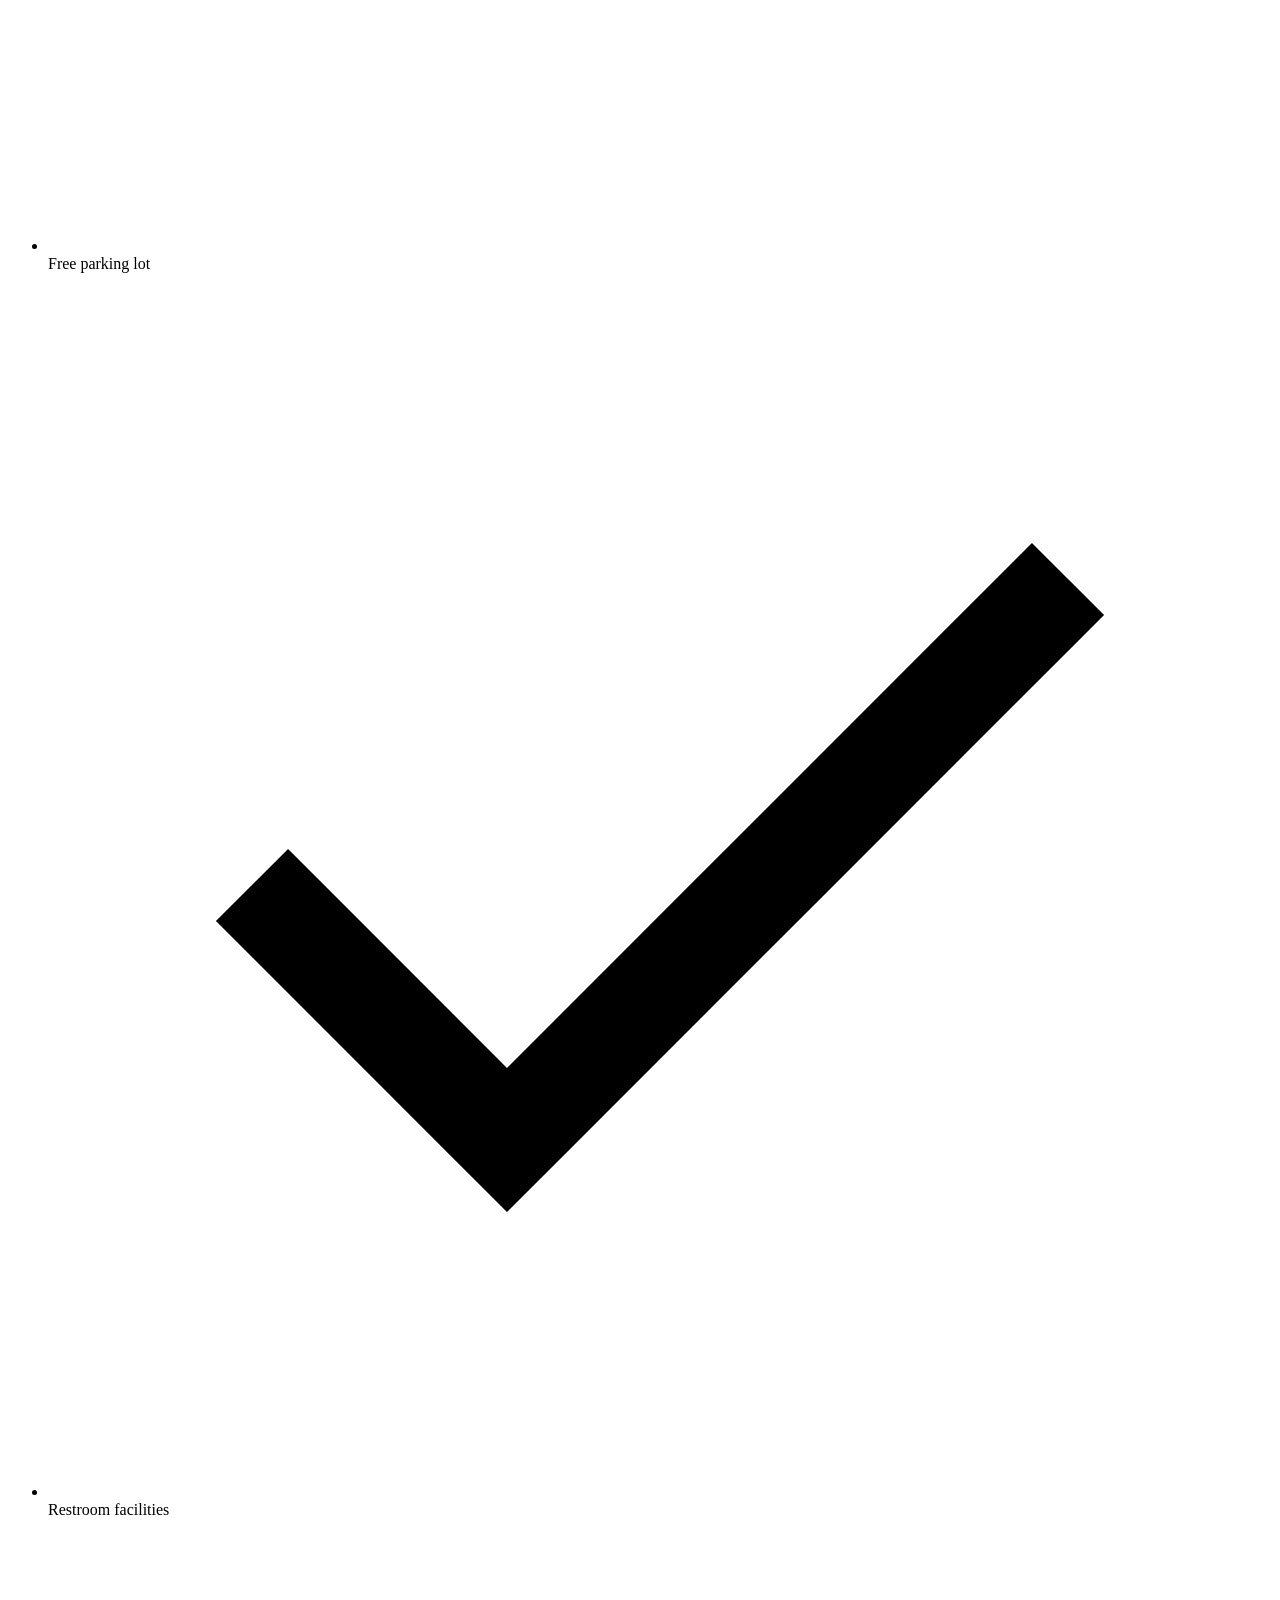
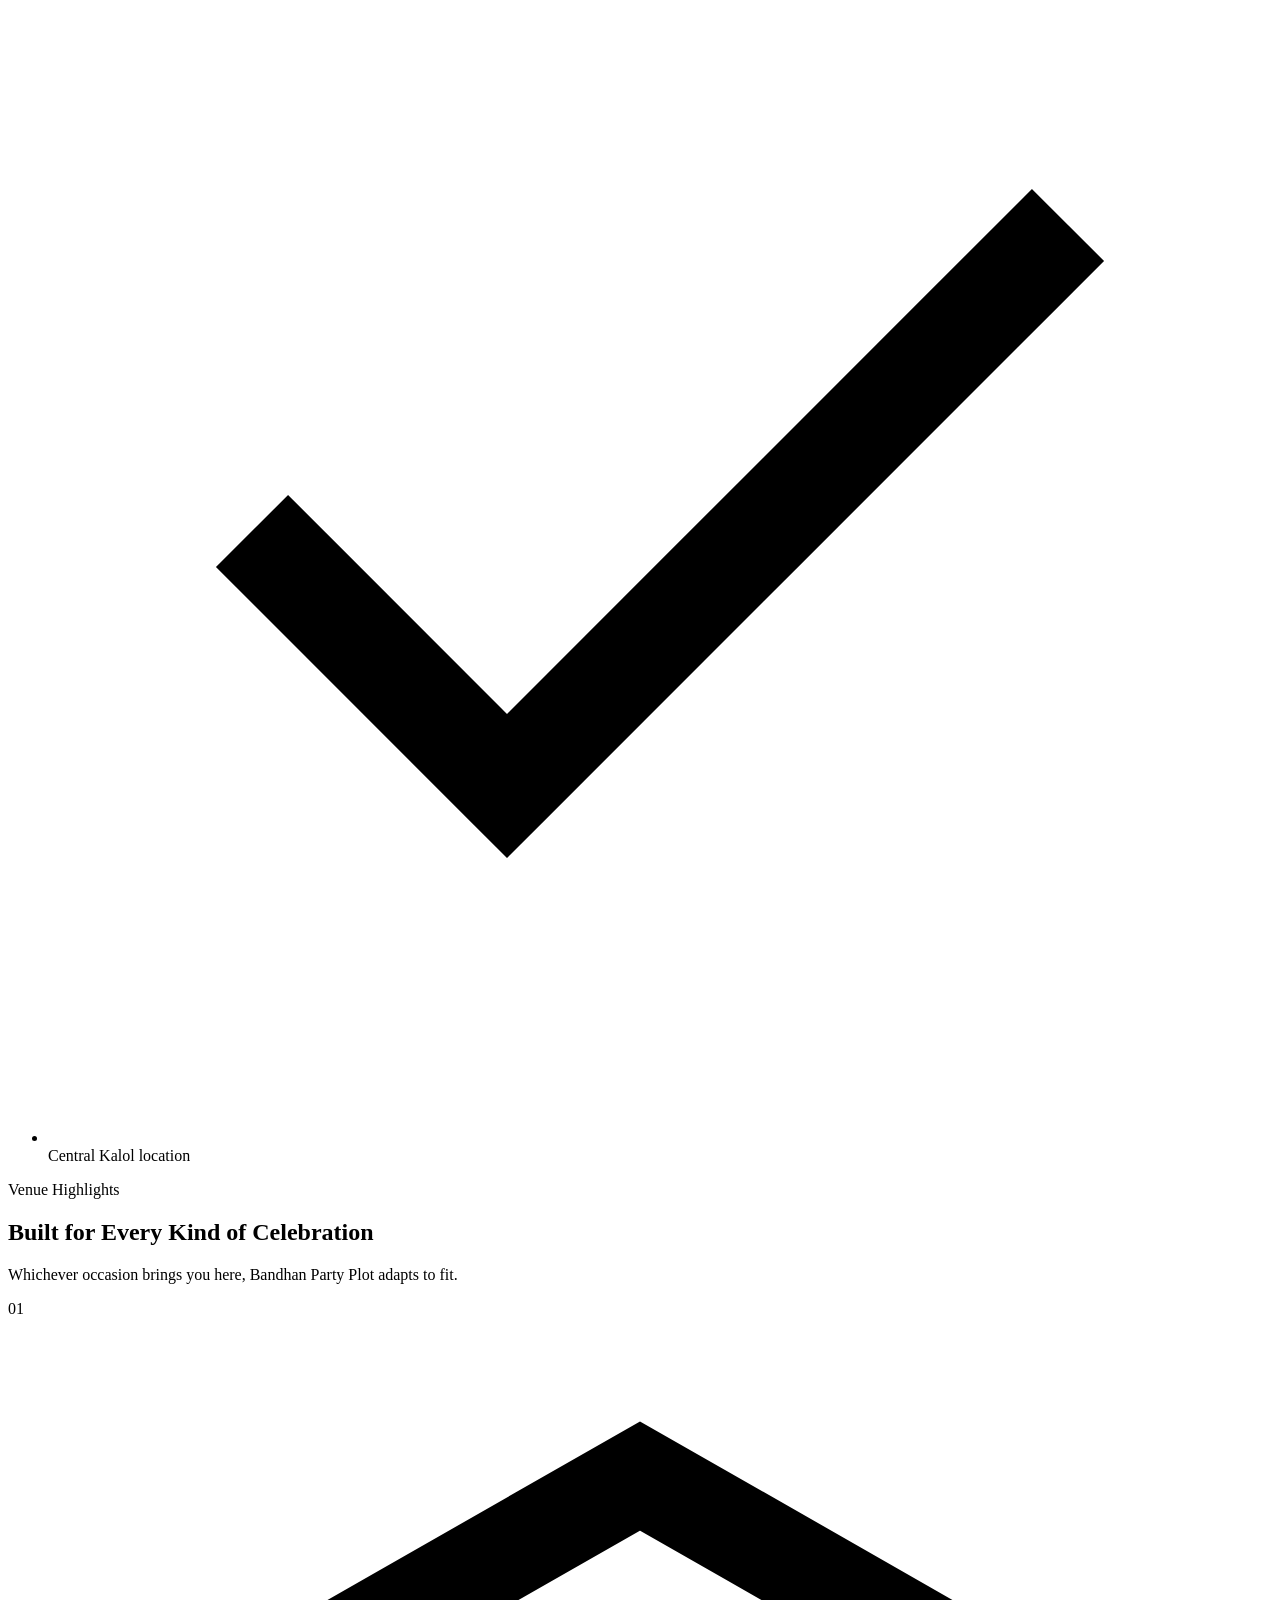
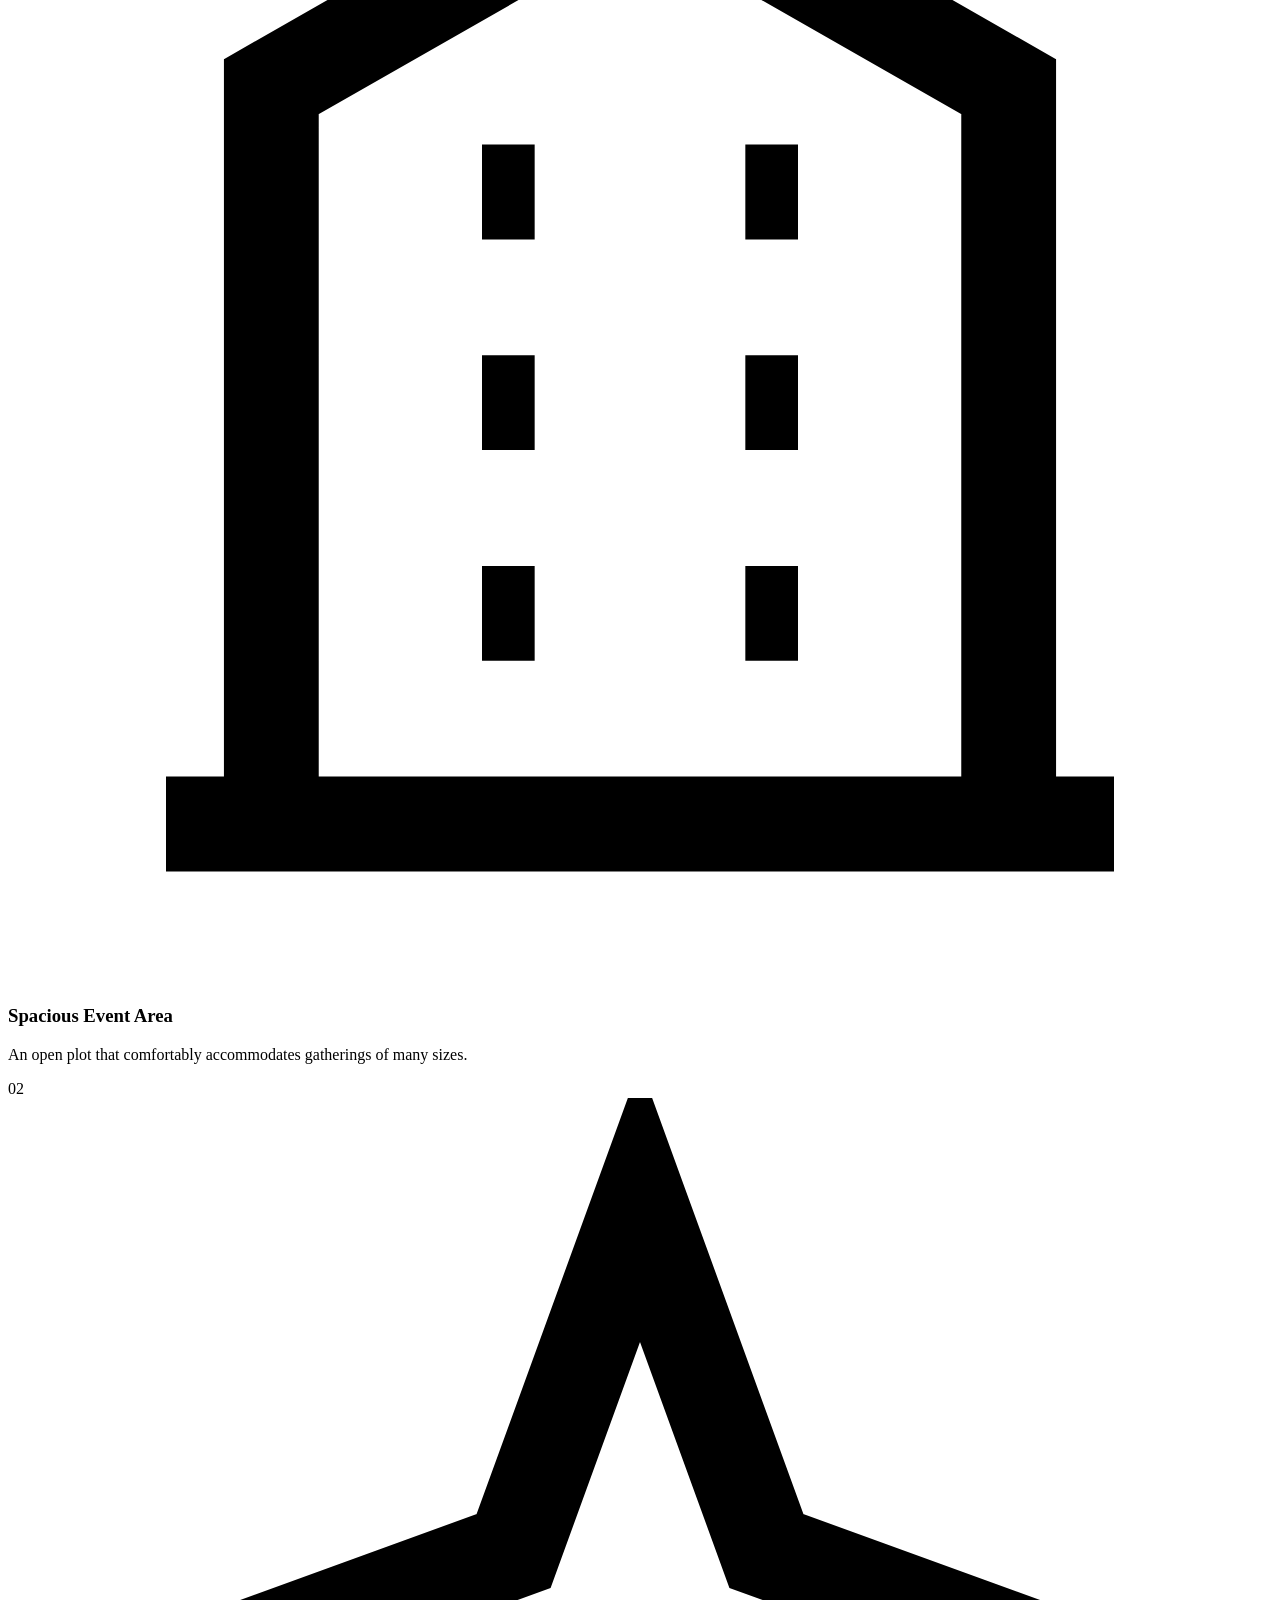
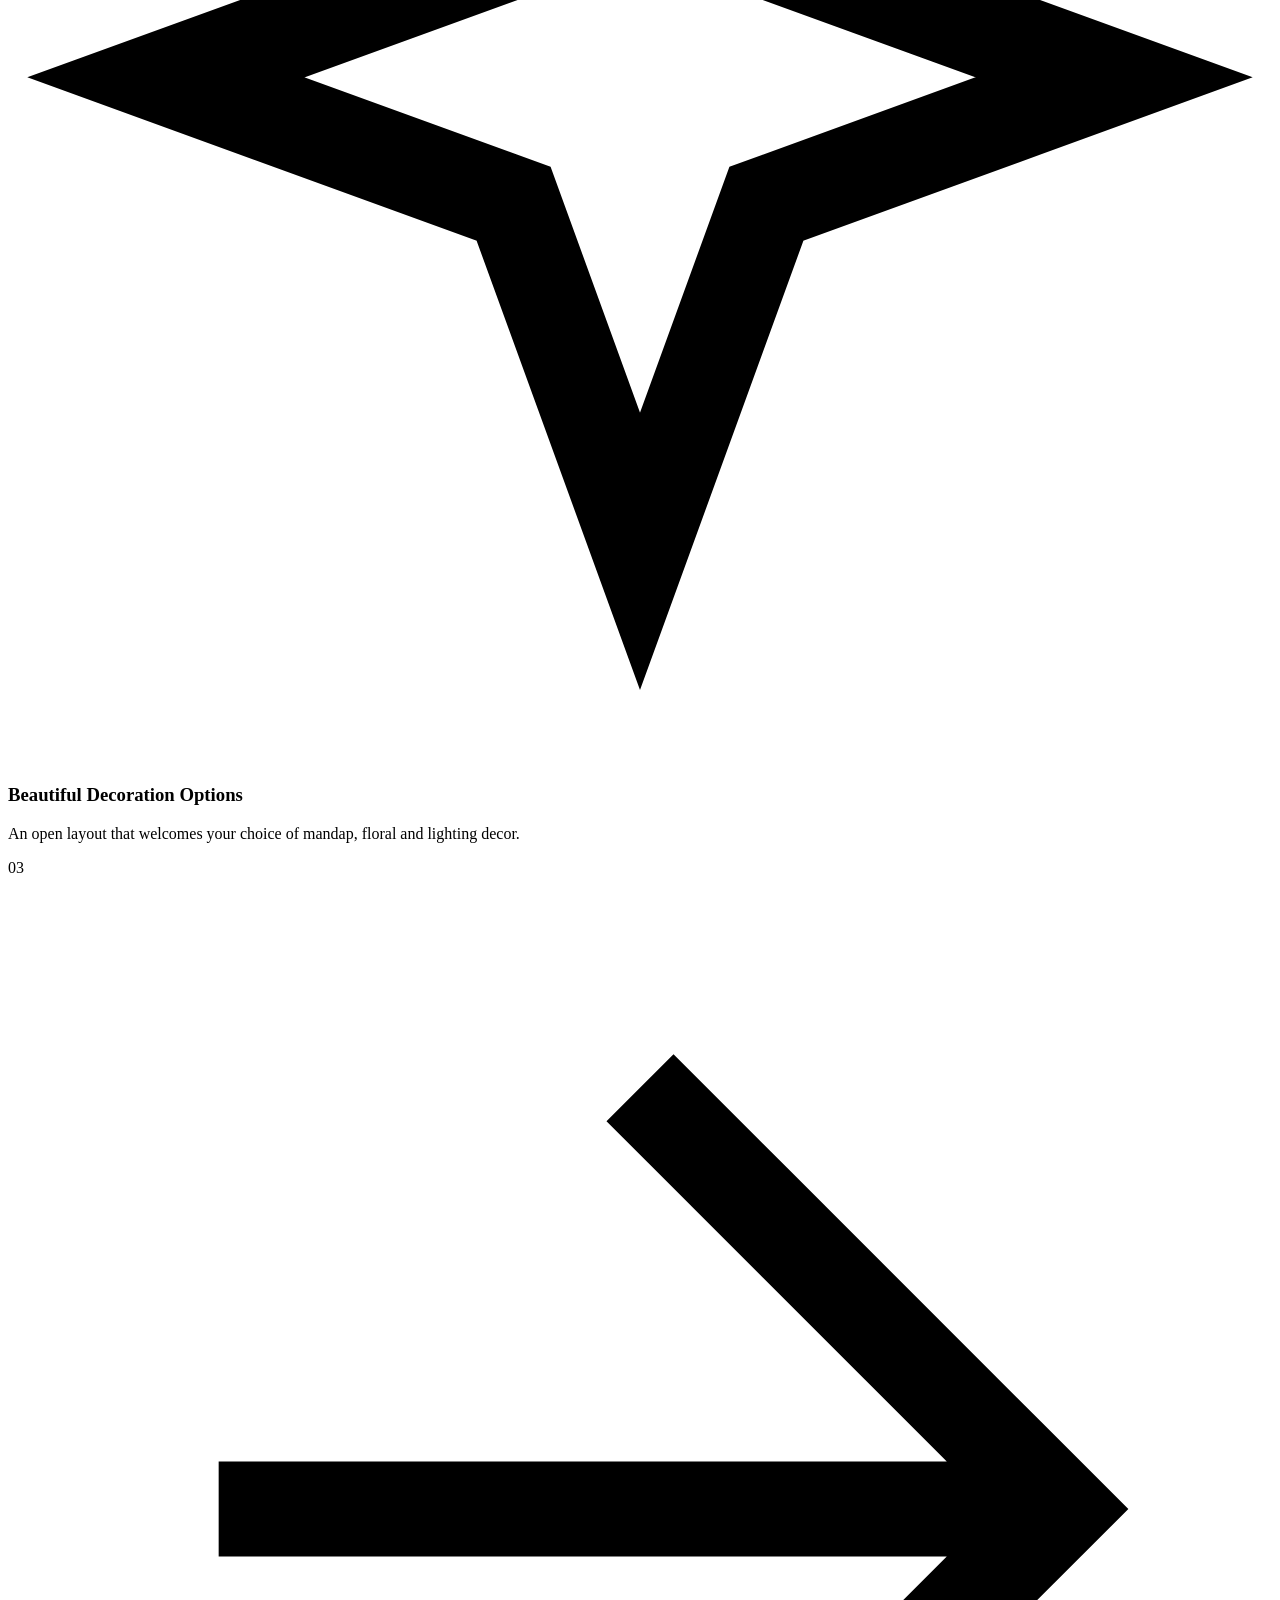
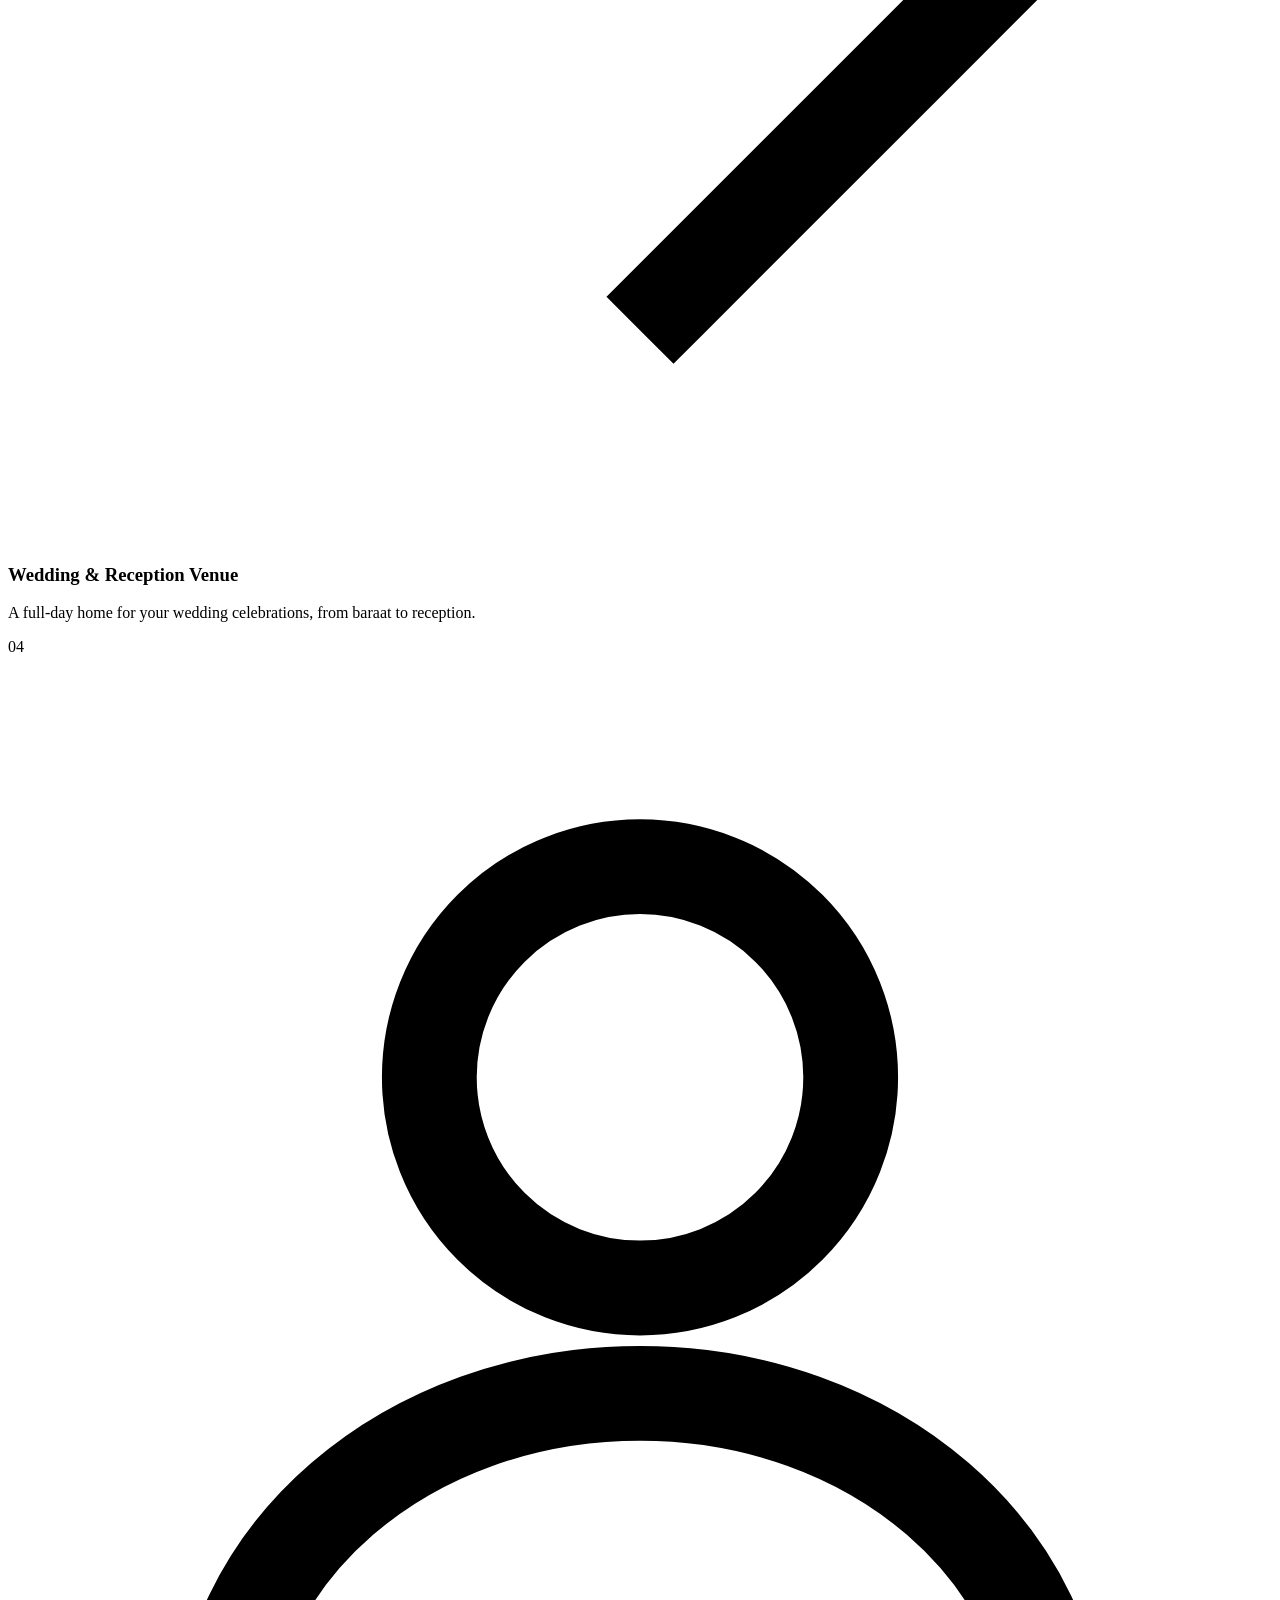
==== commit 06f675eb: "Add files via upload" ====
--- a/index.html
+++ b/index.html
@@ -87,6 +87,10 @@
     <h1 class="reveal in">Celebrate Your Special Moments at <em>Bandhan Party Plot</em></h1>
     <p class="sub quote-font reveal in">A perfect venue for weddings, receptions, parties, and memorable celebrations in Kalol.</p>
     <div class="hero-btns reveal in">
+      <a href="tel:+917016669124" class="btn btn-gold">
+        <svg viewBox="0 0 24 24" fill="none" stroke="currentColor" stroke-width="1.8"><path d="M22 16.92v3a2 2 0 0 1-2.18 2 19.79 19.79 0 0 1-8.63-3.07 19.5 19.5 0 0 1-6-6 19.79 19.79 0 0 1-3.07-8.67A2 2 0 0 1 4.11 2h3a2 2 0 0 1 2 1.72c.127.96.361 1.903.7 2.81a2 2 0 0 1-.45 2.11L8.09 9.91a16 16 0 0 0 6 6l1.27-1.27a2 2 0 0 1 2.11-.45c.907.339 1.85.573 2.81.7A2 2 0 0 1 22 16.92z"/></svg>
+        Call Now
+      </a>
       <a href="https://maps.app.goo.gl/dtfcJrAMjsWRvxMy7" target="_blank" rel="noopener" class="btn btn-outline">
         <svg viewBox="0 0 24 24" fill="none" stroke="currentColor" stroke-width="1.8"><path d="M21 10c0 7-9 13-9 13s-9-6-9-13a9 9 0 0 1 18 0z"/><circle cx="12" cy="10" r="3"/></svg>
         Get Directions
@@ -407,7 +411,14 @@
 </footer>
 
 <!-- ============ FLOATING BUTTONS ============ -->
-
+<div class="float-stack">
+  <a href="https://wa.me/917016669124?text=Hi%2C%20I%27d%20like%20to%20enquire%20about%20booking%20Bandhan%20Party%20Plot." target="_blank" rel="noopener" class="fab wa" aria-label="WhatsApp">
+    <svg viewBox="0 0 24 24" fill="currentColor"><path d="M17.6 6.32A8.86 8.86 0 0 0 12.05 4a8.94 8.94 0 0 0-7.74 13.4L3 21l3.7-1.28a8.9 8.9 0 0 0 5.34 1.8A8.94 8.94 0 0 0 21 12.9a8.86 8.86 0 0 0-3.4-6.58zm-5.55 13.5a7.4 7.4 0 0 1-4.53-1.55l-.32-.24-2.19.76.72-2.13-.26-.33A7.42 7.42 0 1 1 12.05 19.8zm4.07-5.55c-.22-.11-1.31-.65-1.51-.72s-.35-.11-.5.11-.58.72-.71.87-.26.17-.48.06a6.1 6.1 0 0 1-1.79-1.1 6.7 6.7 0 0 1-1.24-1.54c-.13-.22 0-.34.1-.45s.22-.26.33-.39a1.5 1.5 0 0 0 .22-.37.4.4 0 0 0 0-.39c-.06-.11-.5-1.2-.68-1.65s-.36-.37-.5-.38h-.43a.82.82 0 0 0-.6.28 2.5 2.5 0 0 0-.78 1.86 4.35 4.35 0 0 0 .91 2.3 9.94 9.94 0 0 0 3.8 3.36c.53.23.94.36 1.26.47a3 3 0 0 0 1.39.09 2.28 2.28 0 0 0 1.5-1.06 1.87 1.87 0 0 0 .13-1.06c-.06-.09-.2-.15-.42-.26z"/></svg>
+  </a>
+  <a href="tel:+917016669124" class="fab call" aria-label="Call Now">
+    <svg viewBox="0 0 24 24" fill="none" stroke="currentColor" stroke-width="2"><path d="M22 16.92v3a2 2 0 0 1-2.18 2 19.79 19.79 0 0 1-8.63-3.07 19.5 19.5 0 0 1-6-6 19.79 19.79 0 0 1-3.07-8.67A2 2 0 0 1 4.11 2h3a2 2 0 0 1 2 1.72c.127.96.361 1.903.7 2.81a2 2 0 0 1-.45 2.11L8.09 9.91a16 16 0 0 0 6 6l1.27-1.27a2 2 0 0 1 2.11-.45c.907.339 1.85.573 2.81.7A2 2 0 0 1 22 16.92z"/></svg>
+  </a>
+</div>
 
 <div class="mobile-bar">
   <a href="tel:+917016669124" class="call">
@@ -424,6 +435,7 @@
   </a>
 </div>
 
+<script src="js/data.js"></script>
 <script src="js/main.js"></script>
 </body>
 </html>
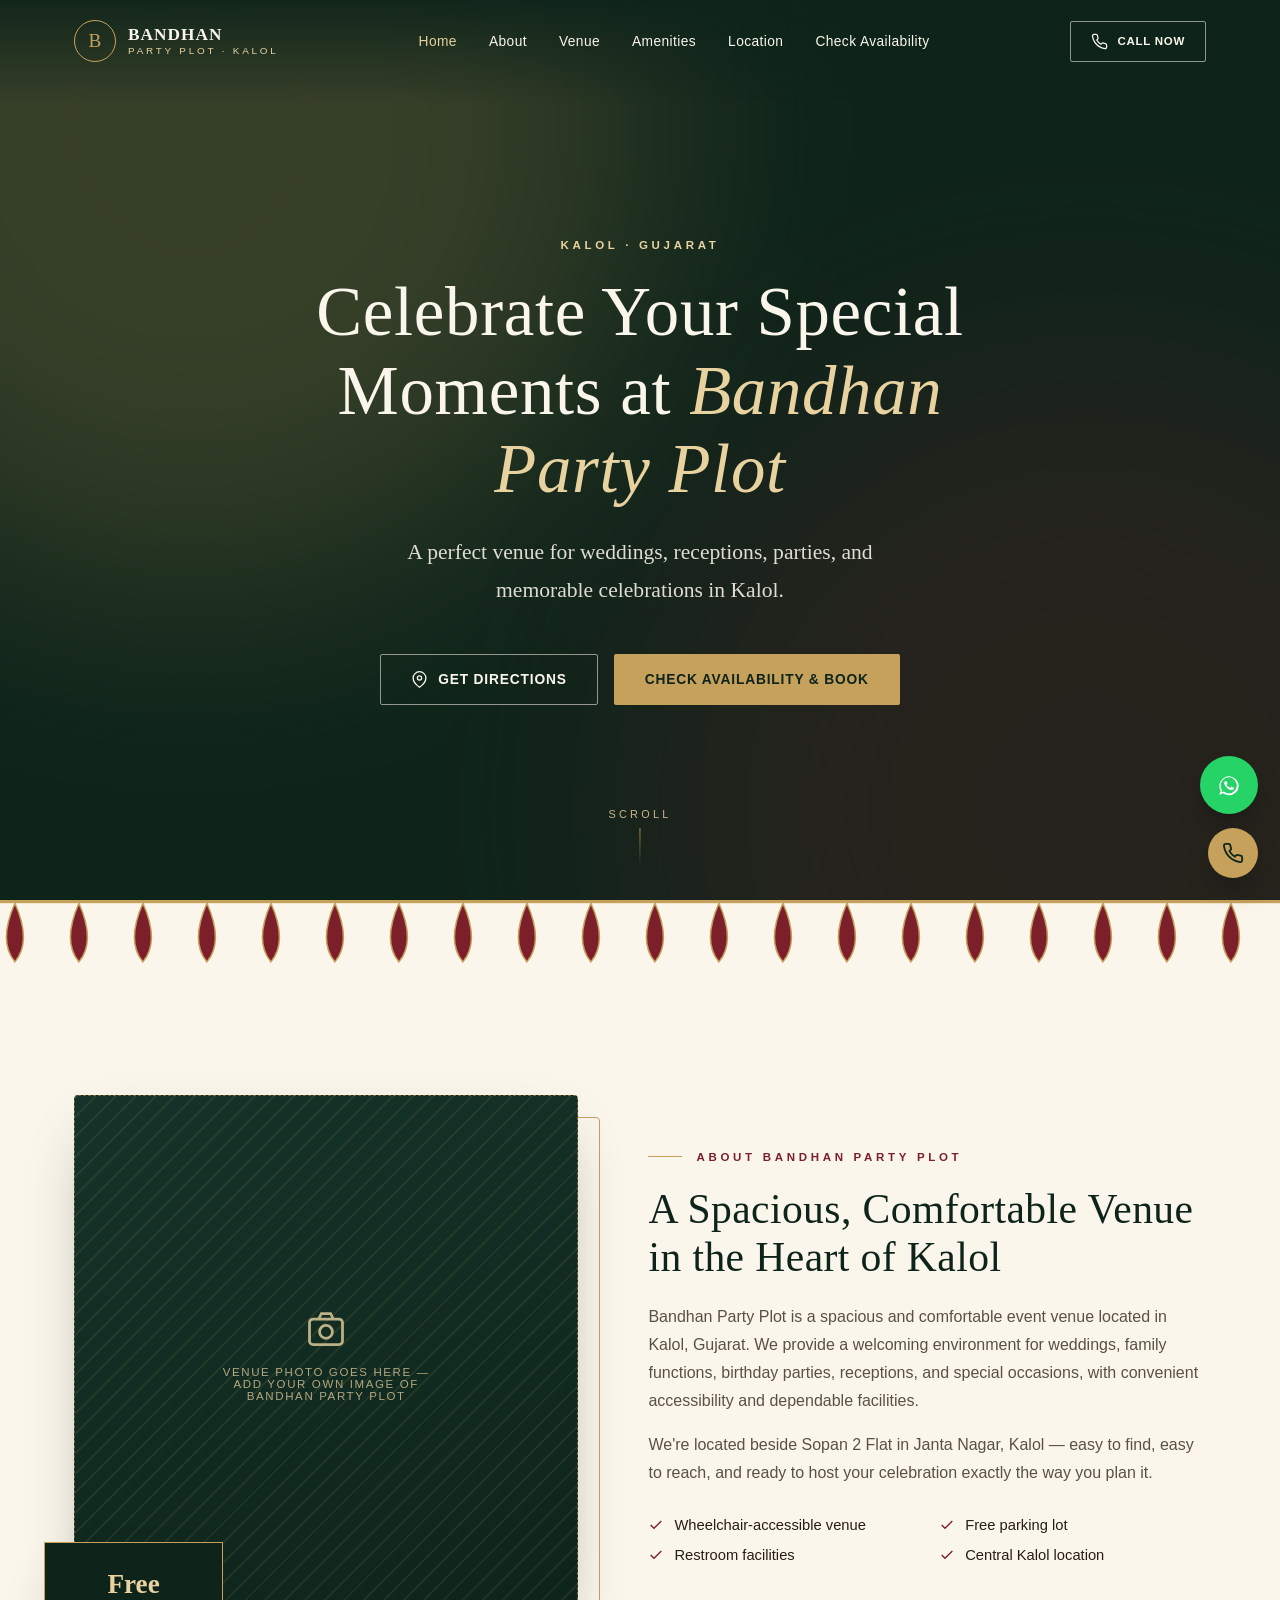
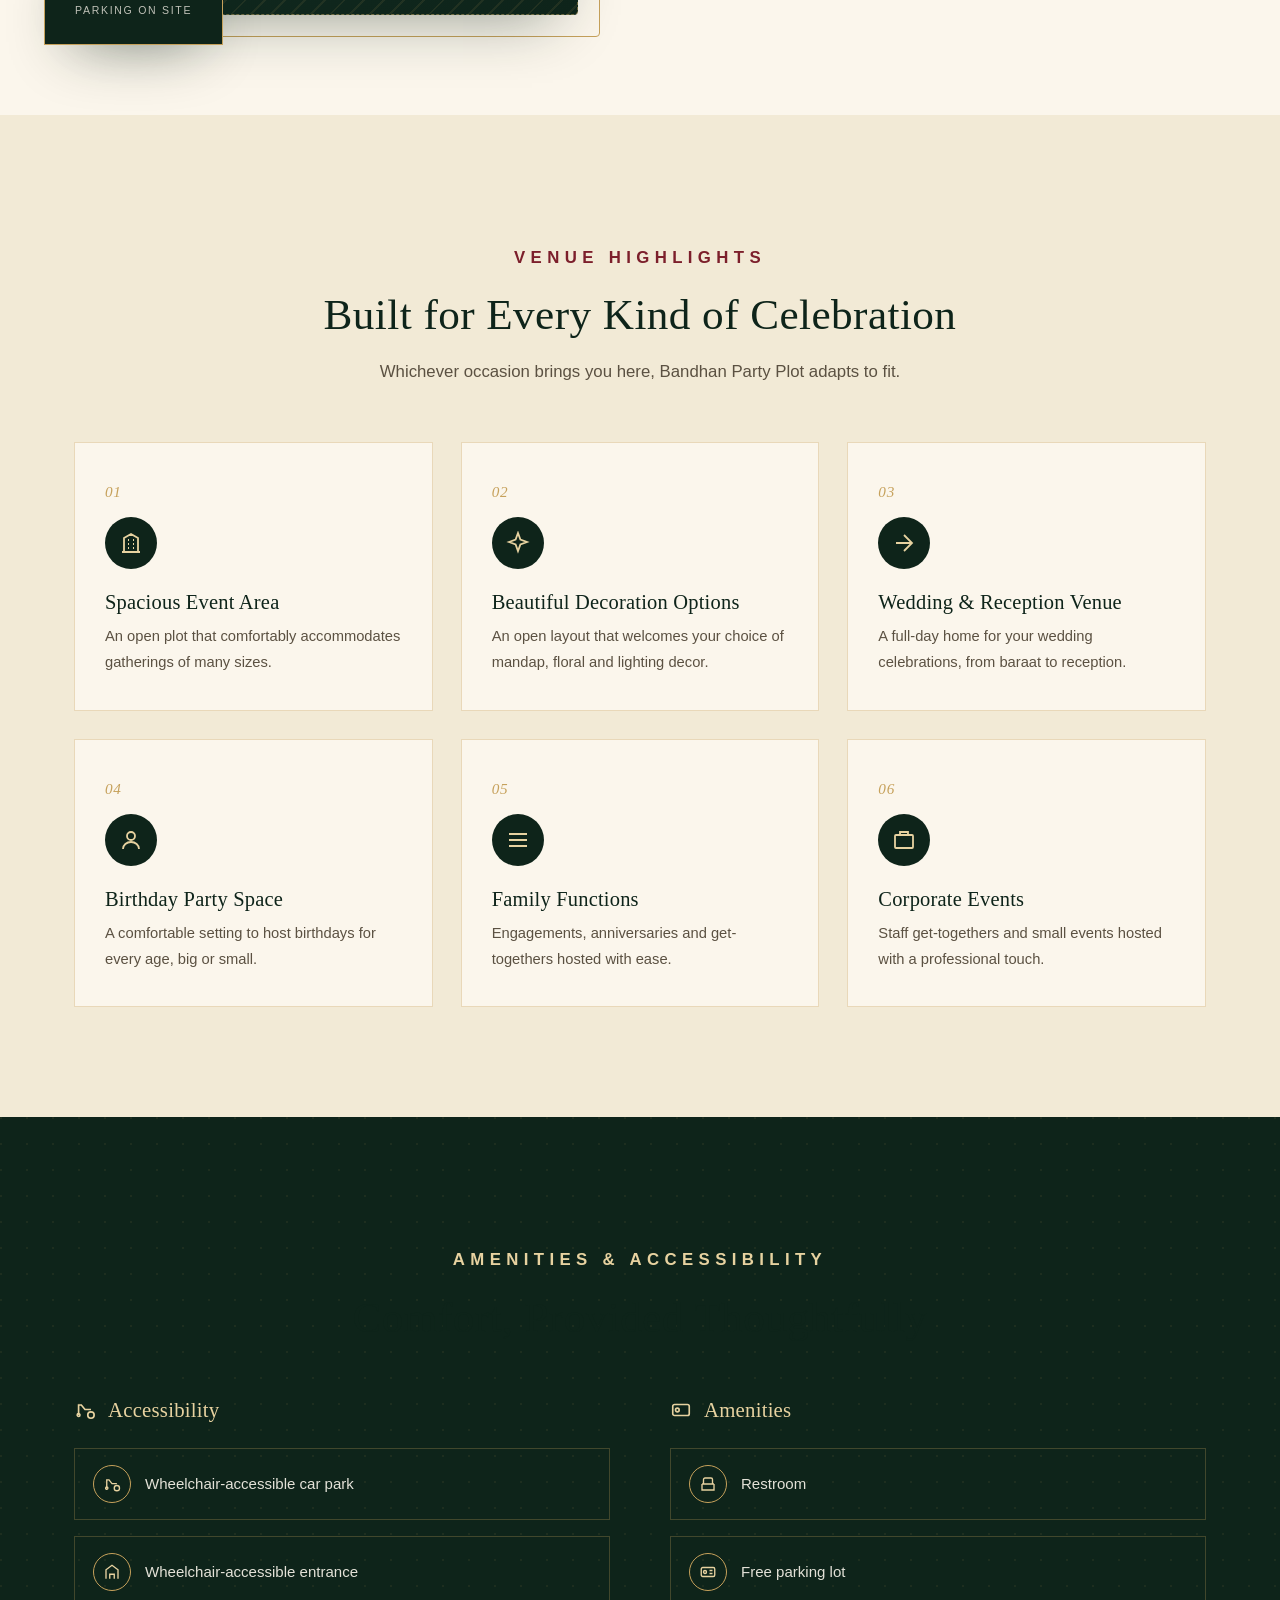
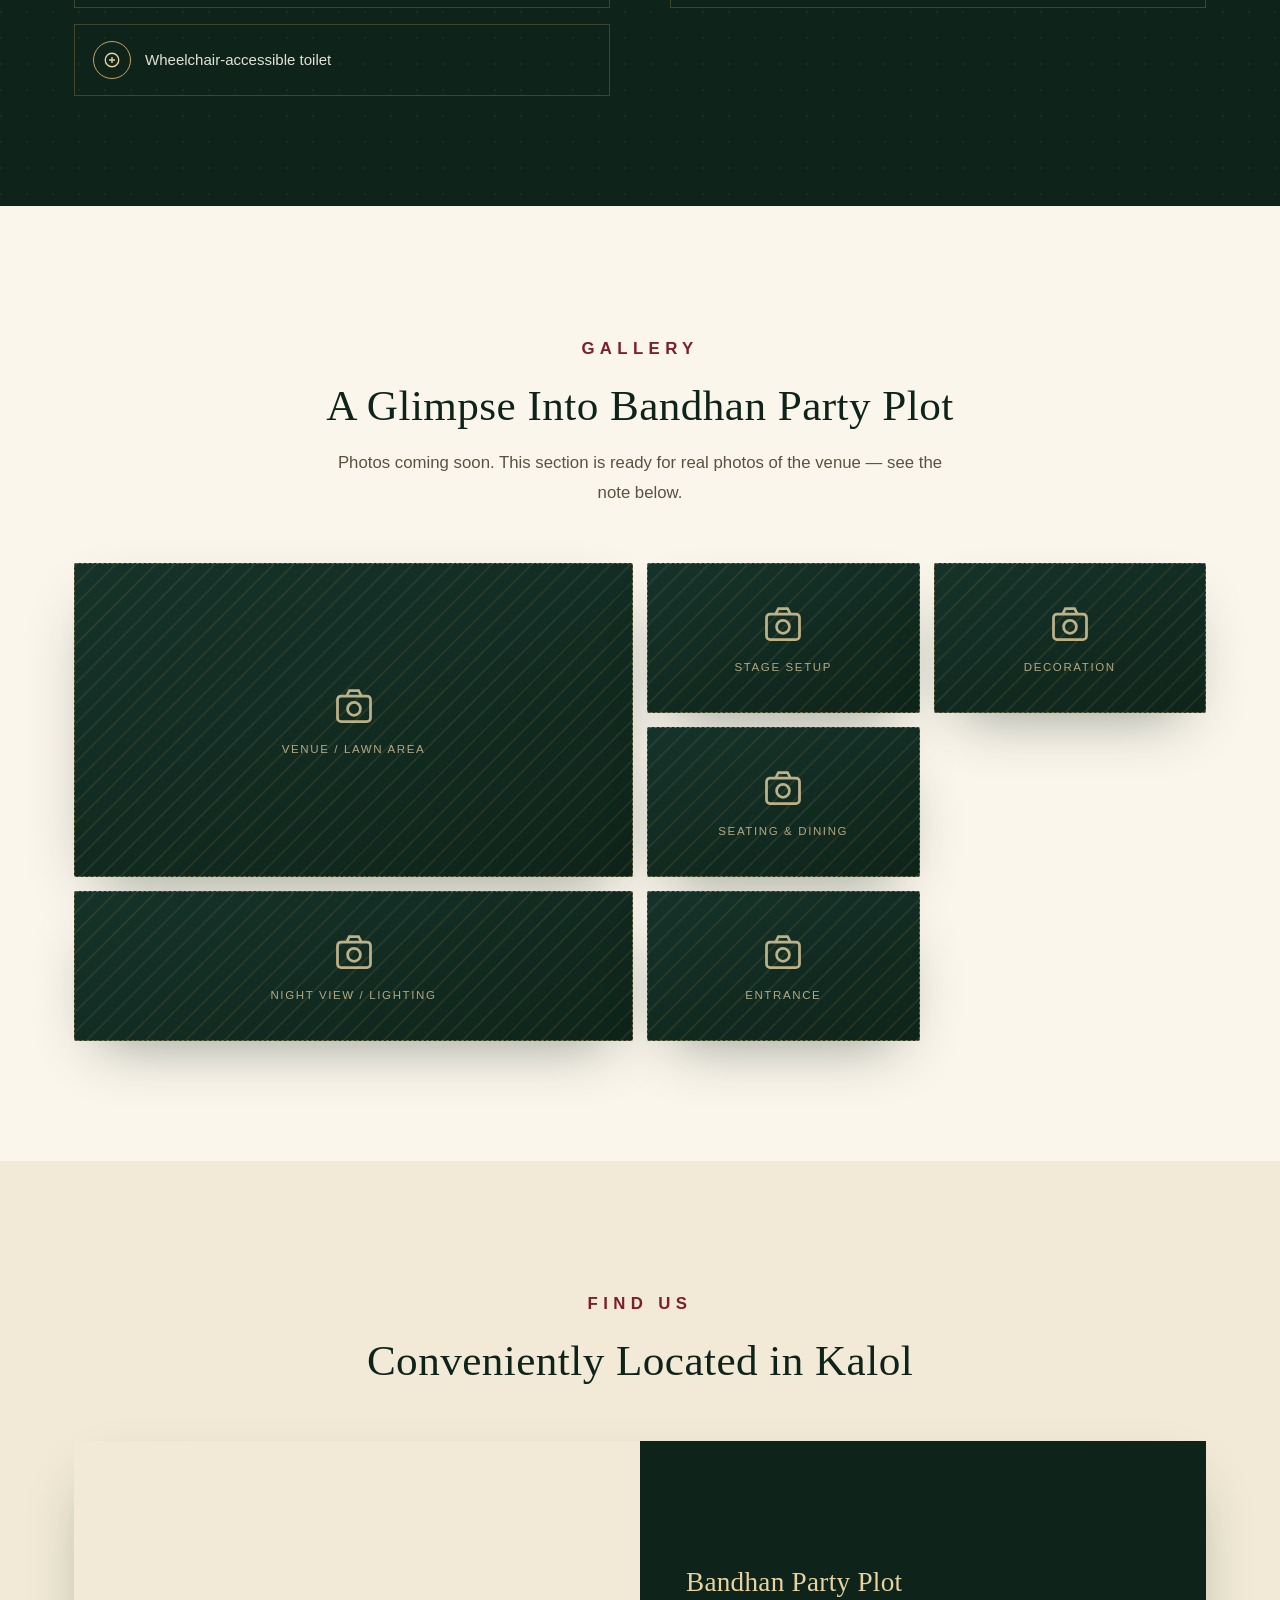
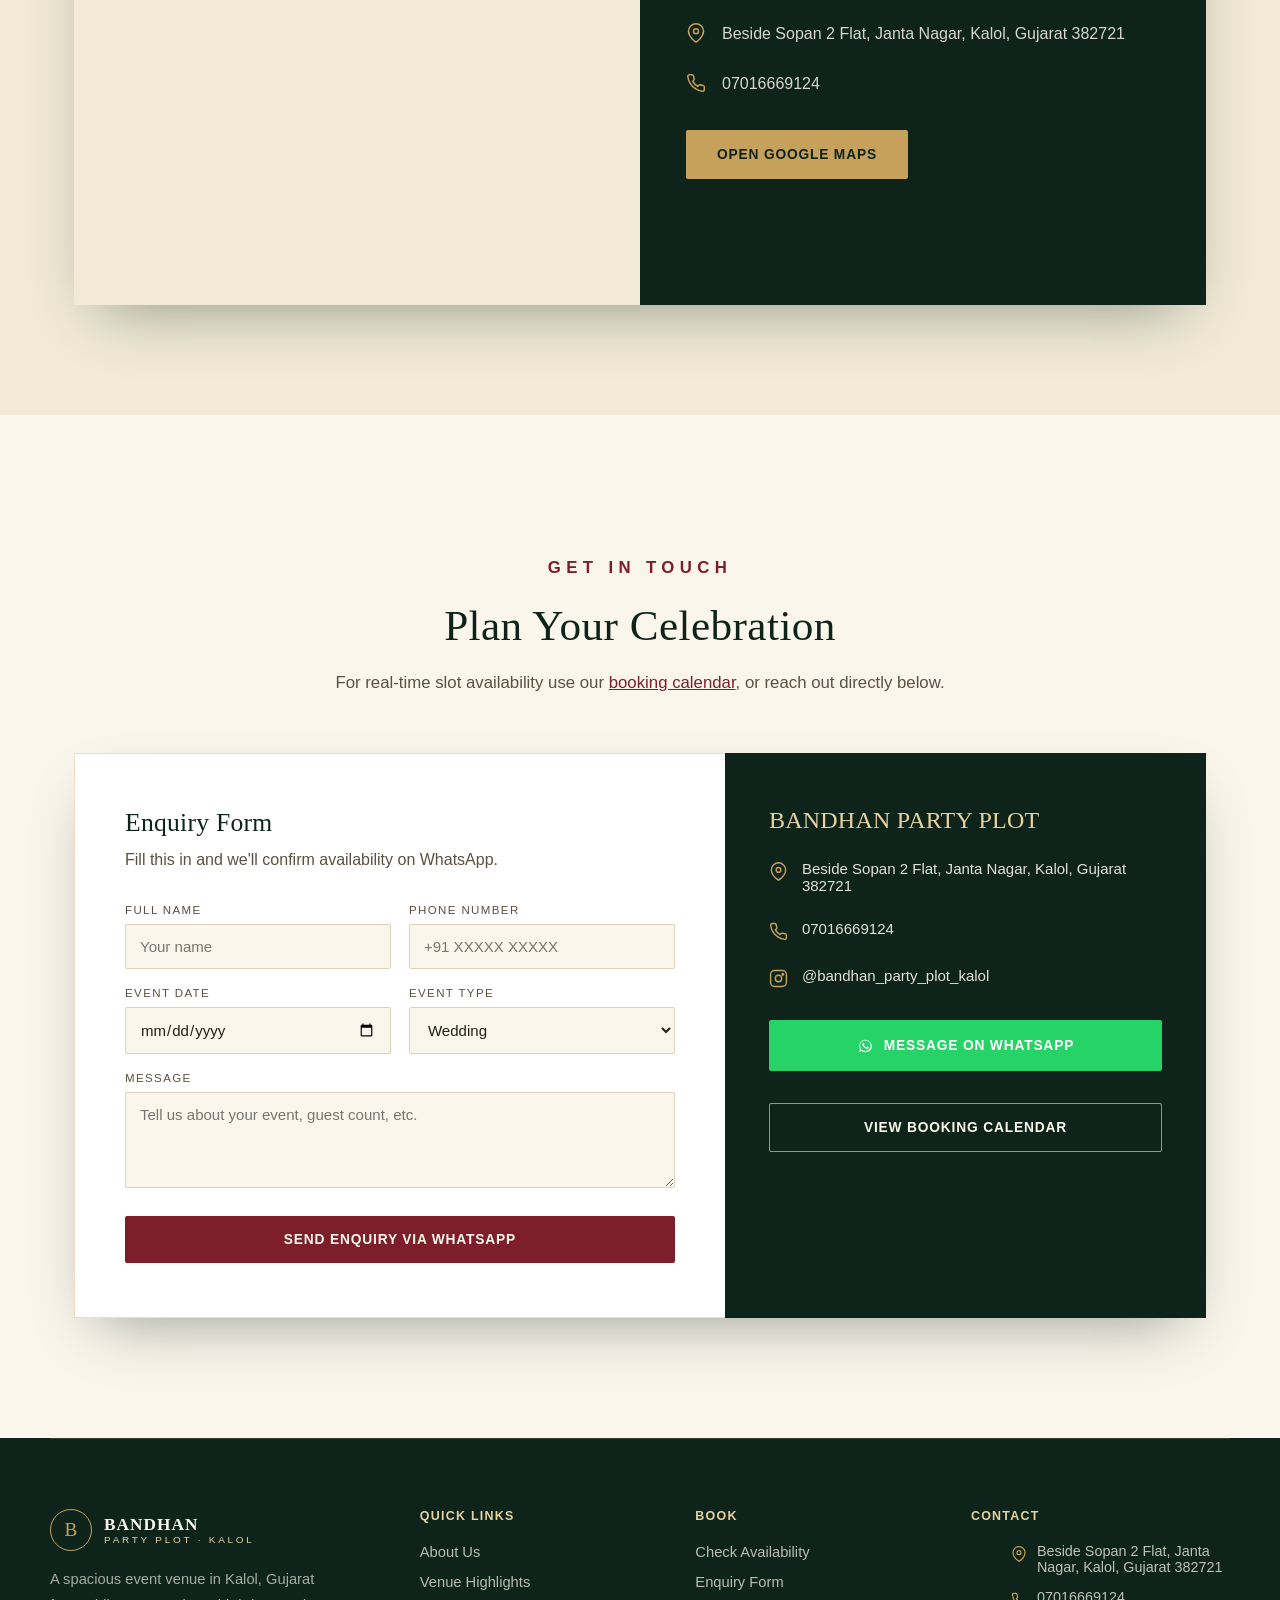
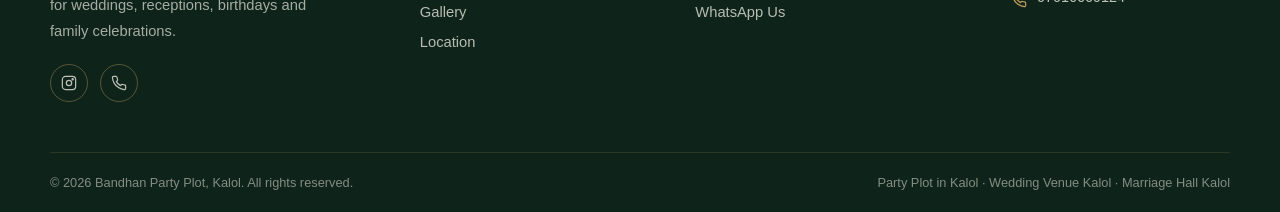
==== commit 3b79f9f1: "Update index.html" ====
--- a/index.html
+++ b/index.html
@@ -62,7 +62,7 @@
         <svg viewBox="0 0 24 24" fill="none" stroke="currentColor" stroke-width="1.8"><path d="M22 16.92v3a2 2 0 0 1-2.18 2 19.79 19.79 0 0 1-8.63-3.07 19.5 19.5 0 0 1-6-6 19.79 19.79 0 0 1-3.07-8.67A2 2 0 0 1 4.11 2h3a2 2 0 0 1 2 1.72c.127.96.361 1.903.7 2.81a2 2 0 0 1-.45 2.11L8.09 9.91a16 16 0 0 0 6 6l1.27-1.27a2 2 0 0 1 2.11-.45c.907.339 1.85.573 2.81.7A2 2 0 0 1 22 16.92z"/></svg>
         Call Now
       </a>
-      <a href="booking.html" class="btn btn-gold">Book Your Event</a>
+      
     </div>
     <button class="burger" id="burgerBtn" aria-label="Menu"><span></span><span></span><span></span></button>
   </nav>
@@ -87,15 +87,12 @@
     <h1 class="reveal in">Celebrate Your Special Moments at <em>Bandhan Party Plot</em></h1>
     <p class="sub quote-font reveal in">A perfect venue for weddings, receptions, parties, and memorable celebrations in Kalol.</p>
     <div class="hero-btns reveal in">
-      <a href="tel:+917016669124" class="btn btn-gold">
-        <svg viewBox="0 0 24 24" fill="none" stroke="currentColor" stroke-width="1.8"><path d="M22 16.92v3a2 2 0 0 1-2.18 2 19.79 19.79 0 0 1-8.63-3.07 19.5 19.5 0 0 1-6-6 19.79 19.79 0 0 1-3.07-8.67A2 2 0 0 1 4.11 2h3a2 2 0 0 1 2 1.72c.127.96.361 1.903.7 2.81a2 2 0 0 1-.45 2.11L8.09 9.91a16 16 0 0 0 6 6l1.27-1.27a2 2 0 0 1 2.11-.45c.907.339 1.85.573 2.81.7A2 2 0 0 1 22 16.92z"/></svg>
-        Call Now
       </a>
       <a href="https://maps.app.goo.gl/dtfcJrAMjsWRvxMy7" target="_blank" rel="noopener" class="btn btn-outline">
         <svg viewBox="0 0 24 24" fill="none" stroke="currentColor" stroke-width="1.8"><path d="M21 10c0 7-9 13-9 13s-9-6-9-13a9 9 0 0 1 18 0z"/><circle cx="12" cy="10" r="3"/></svg>
         Get Directions
       </a>
-      <a href="booking.html" class="btn btn-maroon">Check Availability &amp; Book</a>
+      <a href="booking.html" class="btn btn-gold">Check Availability &amp; Book</a>
     </div>
   </div>
   <div class="hero-scroll"><span>Scroll</span><span class="line"></span></div>
--- a/css/style.css
+++ b/css/style.css
@@ -0,0 +1,507 @@
+/* =========================================================
+   BANDHAN PARTY PLOT — Stylesheet
+   Palette: deep green / warm gold / ivory / maroon accent
+   ========================================================= */
+
+:root{
+  --ivory:#FBF6EC;
+  --cream:#F2EAD6;
+  --green-900:#0E241A;
+  --green-800:#15332A;
+  --green-700:#1C3E30;
+  --gold:#C6A15B;
+  --gold-light:#E7D2A0;
+  --maroon:#7C1F2B;
+  --maroon-dark:#5E1620;
+  --ink:#241E15;
+  --ink-soft:#5B5142;
+  --line: rgba(198,161,91,0.35);
+  --ok:#3F7D53;
+  --warn:#C08A2E;
+  --danger:#B23A3A;
+  --shadow: 0 25px 60px -25px rgba(14,36,26,0.45);
+  --ease: cubic-bezier(.22,.61,.36,1);
+}
+*{box-sizing:border-box;}
+html{scroll-behavior:smooth;}
+body{
+  margin:0;
+  font-family:'Jost',sans-serif;
+  background:var(--ivory);
+  color:var(--ink);
+  -webkit-font-smoothing:antialiased;
+  overflow-x:hidden;
+}
+img{max-width:100%; display:block;}
+a{color:inherit; text-decoration:none;}
+h1,h2,h3,h4{font-family:'Marcellus',serif; margin:0; font-weight:400; letter-spacing:.01em;}
+.quote-font{font-family:'Cormorant Garamond', serif;}
+p{line-height:1.75; color:var(--ink-soft); margin:0;}
+.wrap{max-width:1180px; margin:0 auto; padding:0 24px;}
+.eyebrow{
+  font-family:'Jost',sans-serif; text-transform:uppercase; letter-spacing:.32em; font-size:.72rem;
+  color:var(--maroon); font-weight:600; display:flex; align-items:center; gap:14px; margin-bottom:18px;
+}
+.eyebrow::before{content:""; width:34px; height:1px; background:var(--gold);}
+section{position:relative;}
+
+/* ---------- Buttons ---------- */
+.btn{
+  display:inline-flex; align-items:center; justify-content:center; gap:10px;
+  padding:16px 30px; border-radius:2px; font-size:.86rem; letter-spacing:.06em; text-transform:uppercase;
+  font-weight:600; cursor:pointer; border:1px solid transparent; transition:transform .4s var(--ease), box-shadow .4s var(--ease), background .3s, color .3s, border-color .3s;
+  white-space:nowrap; font-family:'Jost',sans-serif;
+}
+.btn svg{width:17px; height:17px; flex:none;}
+.btn-gold{ background:var(--gold); color:var(--green-900); }
+.btn-gold:hover{ transform:translateY(-3px); box-shadow:0 18px 30px -14px rgba(198,161,91,.65); }
+.btn-outline{ background:transparent; color:var(--ivory); border-color:rgba(251,246,236,.55); }
+.btn-outline:hover{ background:rgba(251,246,236,.12); border-color:var(--ivory); transform:translateY(-3px); }
+.btn-maroon{ background:var(--maroon); color:var(--ivory); }
+.btn-maroon:hover{ background:var(--maroon-dark); transform:translateY(-3px); box-shadow:0 18px 30px -14px rgba(124,31,43,.55);}
+.btn-line{ background:transparent; color:var(--green-800); border-color:var(--green-800); }
+.btn-line:hover{ background:var(--green-800); color:var(--ivory); }
+.btn-sm{ padding:10px 18px; font-size:.72rem; }
+.btn[disabled]{ opacity:.45; cursor:not-allowed; transform:none !important; box-shadow:none !important; }
+
+/* ---------- Toran / bandhanwar divider (signature element) ---------- */
+.toran{ width:100%; overflow:hidden; line-height:0; background:var(--ivory); }
+.toran svg{ width:100%; height:auto; display:block; }
+.toran.dark{ background:var(--green-900); }
+
+/* ---------- Header / Nav ---------- */
+header{
+  position:fixed; top:0; left:0; right:0; z-index:200;
+  background:linear-gradient(to bottom, rgba(14,36,26,.9), rgba(14,36,26,0));
+  padding:20px 0 40px; transition:background .4s, padding .4s, box-shadow .4s;
+}
+header.scrolled{ background:rgba(14,36,26,.97); padding:12px 0; box-shadow:0 10px 30px rgba(0,0,0,.25); backdrop-filter:blur(6px); }
+header.solid{ background:var(--green-900); padding:14px 0; }
+nav{ display:flex; align-items:center; justify-content:space-between; max-width:1180px; margin:0 auto; padding:0 24px; }
+.brand{ display:flex; align-items:center; gap:12px; color:var(--ivory); }
+.brand-mark{ width:42px; height:42px; border:1px solid var(--gold); border-radius:50%; display:flex; align-items:center; justify-content:center; font-family:'Marcellus',serif; color:var(--gold); font-size:1.2rem; flex:none;}
+.brand-text{ display:flex; flex-direction:column; line-height:1.15; }
+.brand-text b{ font-family:'Marcellus',serif; font-size:1.08rem; letter-spacing:.06em; }
+.brand-text span{ font-size:.62rem; letter-spacing:.28em; color:var(--gold-light); text-transform:uppercase; }
+.nav-links{ display:flex; gap:32px; list-style:none; margin:0; padding:0; }
+.nav-links a{ color:var(--ivory); font-size:.86rem; letter-spacing:.03em; position:relative; padding-bottom:4px;}
+.nav-links a.active,
+.nav-links a:hover{ color:var(--gold-light); }
+.nav-links a::after{ content:""; position:absolute; left:0; bottom:0; width:0; height:1px; background:var(--gold); transition:width .35s var(--ease); }
+.nav-links a:hover::after{ width:100%; }
+.nav-cta{ display:flex; gap:12px; align-items:center; }
+.nav-cta .btn{ padding:11px 20px; font-size:.72rem; }
+.burger{ display:none; flex-direction:column; gap:5px; cursor:pointer; background:none; border:none; padding:6px; }
+.burger span{ width:24px; height:2px; background:var(--ivory); display:block; }
+.mobile-drawer{ display:none; position:fixed; inset:0; z-index:199; background:rgba(14,36,26,.98); color:var(--ivory); flex-direction:column; align-items:center; justify-content:center; gap:28px; font-family:'Marcellus',serif; font-size:1.35rem; }
+
+/* ---------- reveal-on-scroll ---------- */
+.reveal{ opacity:0; transform:translateY(34px); transition:opacity .9s var(--ease), transform .9s var(--ease); }
+.reveal.in{ opacity:1; transform:translateY(0); }
+.stagger .reveal:nth-child(1){transition-delay:.05s;}
+.stagger .reveal:nth-child(2){transition-delay:.15s;}
+.stagger .reveal:nth-child(3){transition-delay:.25s;}
+.stagger .reveal:nth-child(4){transition-delay:.35s;}
+.stagger .reveal:nth-child(5){transition-delay:.45s;}
+.stagger .reveal:nth-child(6){transition-delay:.55s;}
+
+/* ---------- Section head ---------- */
+.section-head{ max-width:640px; margin-bottom:56px; }
+.section-head.center{ margin-left:auto; margin-right:auto; text-align:center; }
+.section-head.center .eyebrow{ justify-content:center; }
+.section-head.center .eyebrow::before{ display:none; }
+.section-head h2{ font-size:clamp(1.9rem,3.6vw,2.7rem); color:var(--green-900); }
+.section-head p{ margin-top:18px; font-size:1.05rem; }
+.light .section-head h2{ color:var(--ivory); }
+.light .section-head p{ color:rgba(251,246,236,.78); }
+.light .eyebrow{ color:var(--gold-light); }
+
+/* ---------- Page hero (interior pages) ---------- */
+.page-hero{
+  padding:170px 0 90px; background:var(--green-900); color:var(--ivory); position:relative; overflow:hidden;
+  background-image: radial-gradient(circle at 15% 25%, rgba(198,161,91,.14), transparent 40%), radial-gradient(circle at 85% 75%, rgba(124,31,43,.18), transparent 45%);
+}
+.page-hero .eyebrow{ justify-content:center; color:var(--gold-light); }
+.page-hero .eyebrow::before{ display:none; }
+.page-hero h1{ text-align:center; font-size:clamp(2.1rem,4.4vw,3.2rem); }
+.page-hero p.lead{ text-align:center; max-width:600px; margin:20px auto 0; color:rgba(251,246,236,.82); font-family:'Cormorant Garamond',serif; font-size:1.25rem; }
+.breadcrumb{ text-align:center; font-size:.78rem; letter-spacing:.08em; text-transform:uppercase; color:rgba(251,246,236,.55); margin-top:16px; }
+.breadcrumb a{ color:var(--gold-light); }
+
+/* ---------- Hero (home) ---------- */
+.hero{
+  min-height:100svh; position:relative; display:flex; align-items:center;
+  background:var(--green-900); color:var(--ivory); overflow:hidden;
+}
+.hero-pattern{ position:absolute; inset:0; opacity:.5; }
+.hero-glow{ position:absolute; width:900px; height:900px; border-radius:50%; filter:blur(120px); opacity:.22; }
+.hero-glow.g1{ background:var(--gold); top:-320px; left:-260px; }
+.hero-glow.g2{ background:var(--maroon); bottom:-360px; right:-260px; }
+.hero-inner{ max-width:820px; margin:0 auto; text-align:center; padding:170px 24px 130px; position:relative; z-index:2; }
+.hero .eyebrow{ justify-content:center; color:var(--gold-light); }
+.hero .eyebrow::before{ display:none; }
+.hero h1{ font-size:clamp(2.4rem, 5.6vw, 4.3rem); line-height:1.14; color:var(--ivory); }
+.hero h1 em{ font-style:italic; color:var(--gold-light); }
+.hero p.sub{ margin:26px auto 0; max-width:560px; font-family:'Cormorant Garamond',serif; font-size:1.35rem; color:rgba(251,246,236,.88); }
+.hero-btns{ display:flex; gap:16px; justify-content:center; flex-wrap:wrap; margin-top:44px; }
+.hero-scroll{ position:absolute; bottom:34px; left:50%; transform:translateX(-50%); color:var(--gold-light); display:flex; flex-direction:column; align-items:center; gap:8px; font-size:.68rem; letter-spacing:.3em; text-transform:uppercase; opacity:.85; z-index:2;}
+.hero-scroll .line{ width:1px; height:38px; background:linear-gradient(var(--gold), transparent); animation:scrollLine 2.2s infinite var(--ease); }
+@keyframes scrollLine{ 0%{transform:scaleY(0); transform-origin:top;} 50%{transform:scaleY(1); transform-origin:top;} 50.01%{transform-origin:bottom;} 100%{transform:scaleY(0); transform-origin:bottom;} }
+
+/* ---------- About ---------- */
+.about{ padding:120px 0 100px; background:var(--ivory); }
+.about-grid{ display:grid; grid-template-columns:.95fr 1.05fr; gap:70px; align-items:center; }
+.photo-slot{
+  position:relative; border-radius:4px; box-shadow:var(--shadow); width:100%; height:520px;
+  background:
+    repeating-linear-gradient(135deg, rgba(198,161,91,.10) 0 2px, transparent 2px 14px),
+    linear-gradient(160deg, var(--green-800), var(--green-900));
+  display:flex; flex-direction:column; align-items:center; justify-content:center; gap:14px; color:var(--gold-light);
+  border:1px dashed rgba(198,161,91,.5);
+  text-align:center; padding:20px;
+}
+.photo-slot svg{ width:44px; height:44px; opacity:.8; }
+.photo-slot span{ font-size:.72rem; letter-spacing:.14em; text-transform:uppercase; color:rgba(231,210,160,.75); max-width:220px; }
+.about-media{ position:relative; }
+.about-media .frame{ position:absolute; inset:22px -22px -22px 22px; border:1px solid var(--gold); z-index:-1; border-radius:4px; }
+.about-badge{
+  position:absolute; left:-30px; bottom:-30px; background:var(--green-900); color:var(--ivory);
+  padding:26px 30px; text-align:center; box-shadow:var(--shadow); border:1px solid var(--gold);
+}
+.about-badge b{ font-family:'Marcellus',serif; font-size:1.7rem; color:var(--gold-light); display:block; }
+.about-badge span{ font-size:.66rem; letter-spacing:.16em; text-transform:uppercase; color:rgba(251,246,236,.75); }
+.about-copy h2{ font-size:clamp(1.9rem,3.4vw,2.6rem); color:var(--green-900); margin-bottom:22px; }
+.about-copy p + p{ margin-top:16px; }
+.about-list{ list-style:none; margin:30px 0 0; padding:0; display:grid; grid-template-columns:1fr 1fr; gap:14px 24px; }
+.about-list li{ display:flex; align-items:center; gap:10px; font-size:.92rem; color:var(--ink); }
+.about-list svg{ width:16px; height:16px; color:var(--maroon); flex:none; }
+
+/* ---------- Highlights ---------- */
+.highlights{ padding:110px 0; background:var(--cream); }
+.h-grid{ display:grid; grid-template-columns:repeat(3, 1fr); gap:28px; }
+.h-card{
+  background:var(--ivory); padding:40px 30px 34px; border:1px solid var(--line); position:relative; overflow:hidden;
+  transition:transform .5s var(--ease), box-shadow .5s var(--ease), border-color .5s;
+}
+.h-card:hover{ transform:translateY(-8px); box-shadow:var(--shadow); border-color:var(--gold); }
+.h-card .num{ font-family:'Cormorant Garamond',serif; font-style:italic; font-size:.95rem; color:var(--gold); letter-spacing:.05em;}
+.h-icon{ width:52px; height:52px; border-radius:50%; background:var(--green-900); display:flex; align-items:center; justify-content:center; margin:16px 0 22px; transition:background .4s;}
+.h-card:hover .h-icon{ background:var(--maroon); }
+.h-icon svg{ width:24px; height:24px; color:var(--gold-light); }
+.h-card h3{ font-size:1.28rem; color:var(--green-900); margin-bottom:10px; }
+.h-card p{ font-size:.92rem; }
+
+/* ---------- Amenities ---------- */
+.amenities{ padding:110px 0; background:var(--green-900); color:var(--ivory); position:relative; }
+.amenities::before{
+  content:""; position:absolute; inset:0; opacity:.08; pointer-events:none;
+  background-image:radial-gradient(circle at 1px 1px, var(--gold) 1px, transparent 0);
+  background-size:26px 26px;
+}
+.am-cols{ display:grid; grid-template-columns:1fr 1fr; gap:60px; position:relative; }
+.am-block h3{ color:var(--gold-light); font-size:1.3rem; margin-bottom:26px; display:flex; align-items:center; gap:12px; }
+.am-list{ list-style:none; margin:0; padding:0; display:flex; flex-direction:column; gap:16px; }
+.am-list li{ display:flex; gap:14px; align-items:center; padding:16px 18px; border:1px solid rgba(198,161,91,.28); transition:background .35s, transform .35s var(--ease); }
+.am-list li:hover{ background:rgba(198,161,91,.08); transform:translateX(6px); }
+.am-list .ic{ width:38px; height:38px; border-radius:50%; border:1px solid var(--gold); display:flex; align-items:center; justify-content:center; flex:none; }
+.am-list .ic svg{ width:18px; height:18px; color:var(--gold-light); }
+.am-list p{ color:rgba(251,246,236,.9); font-size:.94rem; margin:0; }
+
+/* ---------- Gallery ---------- */
+.gallery{ padding:110px 0 120px; background:var(--ivory); }
+.g-grid{ display:grid; grid-template-columns:repeat(4, 1fr); grid-auto-rows:150px; gap:14px; }
+.g-item{ position:relative; overflow:hidden; border-radius:2px; }
+.g-item.tall{ grid-row:span 2; }
+.g-item.wide{ grid-column:span 2; }
+
+/* ---------- Location ---------- */
+.location{ padding:110px 0; background:var(--cream); }
+.loc-grid{ display:grid; grid-template-columns:1fr 1fr; gap:0; box-shadow:var(--shadow); }
+.loc-map iframe{ width:100%; height:460px; border:0; filter:saturate(.85); }
+.loc-info{ background:var(--green-900); color:var(--ivory); padding:52px 46px; display:flex; flex-direction:column; justify-content:center; gap:22px; }
+.loc-info h3{ font-size:1.7rem; color:var(--gold-light); }
+.loc-row{ display:flex; gap:16px; align-items:flex-start; }
+.loc-row svg{ width:20px; height:20px; color:var(--gold); flex:none; margin-top:3px; }
+.loc-row p{ color:rgba(251,246,236,.85); }
+.loc-info .btn{ align-self:flex-start; margin-top:10px; }
+
+/* ---------- Contact ---------- */
+.contact{ padding:120px 0; background:var(--ivory); }
+.c-grid{ display:grid; grid-template-columns:1.15fr .85fr; gap:0; box-shadow:var(--shadow); }
+.c-form{ background:#fff; padding:54px 50px; border:1px solid var(--line); border-right:none; }
+.c-form h3{ font-size:1.6rem; color:var(--green-900); margin-bottom:8px; }
+.c-form > p{ margin-bottom:30px; }
+.field-row{ display:grid; grid-template-columns:1fr 1fr; gap:18px; }
+.field{ margin-bottom:18px; }
+.field label{ display:block; font-size:.72rem; letter-spacing:.12em; text-transform:uppercase; color:var(--ink-soft); margin-bottom:8px; }
+.field input, .field select, .field textarea{
+  width:100%; border:1px solid #ddd3ba; background:var(--ivory); padding:13px 14px; font-family:'Jost',sans-serif;
+  font-size:.94rem; color:var(--ink); transition:border-color .3s, box-shadow .3s; border-radius:2px;
+}
+.field input:focus, .field select:focus, .field textarea:focus{ outline:none; border-color:var(--gold); box-shadow:0 0 0 3px rgba(198,161,91,.18); }
+.c-form button{ width:100%; margin-top:6px; border:none; }
+.c-side{ background:var(--green-900); color:var(--ivory); padding:54px 44px; display:flex; flex-direction:column; gap:26px; position:relative; }
+.c-side h3{ font-size:1.5rem; color:var(--gold-light); }
+.c-item{ display:flex; gap:14px; align-items:flex-start; }
+.c-item svg{ width:19px; height:19px; color:var(--gold); flex:none; margin-top:2px; }
+.c-item a, .c-item span{ color:rgba(251,246,236,.9); font-size:.94rem; }
+.c-item a:hover{ color:var(--gold-light); }
+.c-side .btn{ margin-top:6px; }
+.wa-btn{ background:#25D366; color:#fff; }
+.wa-btn:hover{ background:#1ebd5a; transform:translateY(-3px); }
+.form-note{ font-size:.78rem; color:var(--ink-soft); margin-top:14px; }
+.form-success{ display:none; padding:16px 18px; background:rgba(63,125,83,.12); border:1px solid var(--ok); color:#2c5a3a; font-size:.88rem; margin-bottom:18px; }
+.form-success.show{ display:block; }
+
+/* ---------- Footer ---------- */
+footer{ background:var(--green-900); color:rgba(251,246,236,.75); }
+.footer-top{ padding:70px 0 50px; display:grid; grid-template-columns:1.4fr 1fr 1fr 1.1fr; gap:40px; border-top:1px solid rgba(198,161,91,.2); }
+.footer-brand .brand{ margin-bottom:16px; }
+.footer-brand p{ color:rgba(251,246,236,.65); font-size:.92rem; max-width:280px; }
+.footer-social{ display:flex; gap:12px; margin-top:20px; }
+.footer-social a{ width:38px; height:38px; border:1px solid rgba(198,161,91,.4); border-radius:50%; display:flex; align-items:center; justify-content:center; transition:all .3s; }
+.footer-social a:hover{ background:var(--gold); border-color:var(--gold); color:var(--green-900); }
+.footer-social svg{ width:16px; height:16px; }
+footer h4{ font-family:'Jost',sans-serif; font-weight:600; letter-spacing:.1em; text-transform:uppercase; font-size:.78rem; color:var(--gold-light); margin-bottom:20px; }
+.footer-links{ list-style:none; padding:0; margin:0; display:flex; flex-direction:column; gap:12px; }
+.footer-links a{ font-size:.92rem; color:rgba(251,246,236,.72); transition:color .3s, padding-left .3s; }
+.footer-links a:hover{ color:var(--gold-light); padding-left:4px; }
+.footer-contact li{ display:flex; gap:10px; align-items:flex-start; font-size:.9rem; margin-bottom:14px; list-style:none; }
+.footer-contact svg{ width:16px; height:16px; color:var(--gold); flex:none; margin-top:3px; }
+.footer-bottom{ border-top:1px solid rgba(198,161,91,.16); padding:22px 0; display:flex; justify-content:space-between; align-items:center; flex-wrap:wrap; gap:10px; font-size:.8rem; color:rgba(251,246,236,.5); }
+
+/* ---------- Floating buttons ---------- */
+.float-stack{ position:fixed; right:22px; bottom:22px; z-index:300; display:flex; flex-direction:column; gap:14px; align-items:flex-end; }
+.fab{ width:58px; height:58px; border-radius:50%; display:flex; align-items:center; justify-content:center; box-shadow:0 14px 30px -8px rgba(0,0,0,.4); transition:transform .35s var(--ease); }
+.fab:hover{ transform:scale(1.08); }
+.fab.wa{ background:#25D366; color:#fff; animation:pulse 2.4s infinite; }
+.fab.call{ background:var(--gold); color:var(--green-900); width:50px; height:50px; }
+.fab svg{ width:26px; height:26px; }
+.fab.call svg{ width:22px; height:22px; }
+@keyframes pulse{ 0%{box-shadow:0 0 0 0 rgba(37,211,102,.55);} 70%{box-shadow:0 0 0 16px rgba(37,211,102,0);} 100%{box-shadow:0 0 0 0 rgba(37,211,102,0);} }
+.mobile-bar{ display:none; }
+
+/* =========================================================
+   BOOKING SYSTEM
+   ========================================================= */
+.booking-shell{ padding:80px 0 120px; background:var(--ivory); }
+.booking-layout{ display:grid; grid-template-columns:1.4fr .9fr; gap:34px; align-items:flex-start; }
+
+.cal-card{ background:#fff; border:1px solid var(--line); box-shadow:var(--shadow); }
+.cal-head{ display:flex; align-items:center; justify-content:space-between; padding:26px 28px; background:var(--green-900); color:var(--ivory); }
+.cal-head h3{ font-size:1.35rem; color:var(--gold-light); }
+.cal-nav{ display:flex; gap:8px; }
+.cal-nav button{ width:38px; height:38px; border-radius:50%; border:1px solid rgba(198,161,91,.5); background:transparent; color:var(--ivory); cursor:pointer; display:flex; align-items:center; justify-content:center; transition:background .3s; }
+.cal-nav button:hover{ background:rgba(198,161,91,.18); }
+.cal-nav svg{ width:16px; height:16px; }
+.cal-legend{ display:flex; gap:18px; flex-wrap:wrap; padding:18px 28px; border-bottom:1px solid var(--line); background:var(--cream); }
+.leg-item{ display:flex; align-items:center; gap:8px; font-size:.78rem; color:var(--ink-soft); letter-spacing:.02em; }
+.leg-dot{ width:11px; height:11px; border-radius:3px; }
+.leg-dot.available{ background:var(--ok); }
+.leg-dot.partial{ background:var(--warn); }
+.leg-dot.booked{ background:var(--danger); }
+.leg-dot.selected{ background:var(--gold); }
+.leg-dot.past{ background:#cfc7b3; }
+
+.cal-grid{ padding:24px 24px 30px; }
+.cal-weekdays{ display:grid; grid-template-columns:repeat(7,1fr); gap:8px; margin-bottom:10px; }
+.cal-weekdays span{ text-align:center; font-size:.68rem; letter-spacing:.1em; text-transform:uppercase; color:var(--ink-soft); }
+.cal-days{ display:grid; grid-template-columns:repeat(7,1fr); gap:8px; }
+.day-cell{
+  aspect-ratio:1/1; border:1px solid var(--line); border-radius:4px; display:flex; flex-direction:column;
+  align-items:center; justify-content:center; gap:5px; cursor:pointer; background:var(--ivory);
+  transition:transform .25s var(--ease), box-shadow .25s var(--ease), border-color .25s; position:relative;
+}
+.day-cell .dnum{ font-family:'Marcellus',serif; font-size:1rem; color:var(--ink); }
+.day-cell .dstatus{ width:7px; height:7px; border-radius:50%; }
+.day-cell.available .dstatus{ background:var(--ok); }
+.day-cell.partial .dstatus{ background:var(--warn); }
+.day-cell.booked .dstatus{ background:var(--danger); }
+.day-cell.empty{ visibility:hidden; cursor:default; }
+.day-cell.past{ opacity:.4; cursor:not-allowed; }
+.day-cell.past .dstatus{ background:#cfc7b3; }
+.day-cell:not(.empty):not(.past):hover{ transform:translateY(-3px); box-shadow:0 12px 22px -12px rgba(14,36,26,.35); border-color:var(--gold); }
+.day-cell.selected{ background:var(--gold); border-color:var(--gold); }
+.day-cell.selected .dnum{ color:var(--green-900); }
+.day-cell.today{ box-shadow:inset 0 0 0 1px var(--maroon); }
+
+.slot-panel{ position:sticky; top:110px; background:var(--green-900); color:var(--ivory); padding:36px 32px; box-shadow:var(--shadow); }
+.slot-panel h3{ color:var(--gold-light); font-size:1.3rem; }
+.slot-panel .sel-date{ font-family:'Cormorant Garamond',serif; font-size:1.1rem; color:rgba(251,246,236,.85); margin-top:6px; }
+.slot-list{ list-style:none; margin:26px 0 0; padding:0; display:flex; flex-direction:column; gap:12px; }
+.slot-list li{ display:flex; justify-content:space-between; align-items:center; padding:14px 16px; border:1px solid rgba(198,161,91,.3); border-radius:3px; }
+.slot-list .s-name{ font-size:.92rem; }
+.slot-list .s-name small{ display:block; color:rgba(251,246,236,.55); font-size:.7rem; margin-top:2px;}
+.tag{ font-size:.66rem; letter-spacing:.1em; text-transform:uppercase; padding:5px 10px; border-radius:20px; font-weight:600; }
+.tag.available{ background:rgba(63,125,83,.22); color:#8fd6a4; }
+.tag.booked{ background:rgba(178,58,58,.22); color:#f0a3a3; }
+.slot-empty-hint{ margin-top:24px; padding:18px; border:1px dashed rgba(198,161,91,.4); font-size:.85rem; color:rgba(251,246,236,.7); text-align:center; }
+.slot-panel .btn{ width:100%; margin-top:26px; }
+.slot-panel .btn + .btn{ margin-top:12px; }
+
+/* Booking request modal */
+.modal-overlay{ display:none; position:fixed; inset:0; background:rgba(14,36,26,.72); z-index:400; align-items:center; justify-content:center; padding:20px; backdrop-filter:blur(3px); }
+.modal-overlay.show{ display:flex; }
+.modal-box{ background:#fff; max-width:520px; width:100%; padding:40px; box-shadow:var(--shadow); position:relative; max-height:90vh; overflow-y:auto; }
+.modal-close{ position:absolute; top:16px; right:16px; width:34px; height:34px; border-radius:50%; border:1px solid var(--line); background:none; cursor:pointer; display:flex; align-items:center; justify-content:center; }
+.modal-close svg{ width:16px; height:16px; }
+.modal-box h3{ font-size:1.4rem; color:var(--green-900); margin-bottom:6px; }
+.modal-box p.sub-note{ font-size:.86rem; margin-bottom:22px; }
+
+/* Admin */
+.admin-toggle{ position:fixed; left:18px; bottom:18px; z-index:150; font-size:.68rem; letter-spacing:.08em; text-transform:uppercase; color:var(--ink-soft); background:var(--cream); border:1px solid var(--line); padding:8px 12px; border-radius:20px; cursor:pointer; opacity:.55; transition:opacity .3s; }
+.admin-toggle:hover{ opacity:1; }
+.admin-panel{ background:var(--cream); border:1px solid var(--line); margin-top:40px; padding:30px 28px; }
+.admin-panel.hidden{ display:none; }
+.admin-panel h3{ color:var(--green-900); font-size:1.2rem; margin-bottom:6px; }
+.admin-row{ display:grid; grid-template-columns:1fr 1fr 1fr auto; gap:12px; margin-top:20px; align-items:end; }
+.admin-row .field{ margin-bottom:0; }
+.admin-list{ margin-top:24px; border-top:1px solid var(--line); padding-top:18px; }
+.admin-entry{ display:flex; justify-content:space-between; align-items:center; padding:10px 0; border-bottom:1px dashed var(--line); font-size:.85rem; }
+.admin-entry button{ background:none; border:none; color:var(--maroon); cursor:pointer; font-size:.78rem; text-decoration:underline; }
+.lock-screen{ text-align:center; padding:40px 20px; }
+.lock-screen input{ max-width:220px; margin:16px auto; text-align:center; }
+
+/* ---------- Admin dashboard v2 ---------- */
+.admin-top{ display:flex; justify-content:space-between; align-items:flex-start; flex-wrap:wrap; gap:16px; }
+.sync-badge{ display:inline-flex; align-items:center; gap:8px; font-size:.72rem; letter-spacing:.06em; text-transform:uppercase; padding:7px 13px; border-radius:20px; font-weight:600; }
+.sync-badge.local{ background:rgba(192,138,46,.15); color:#8a611f; }
+.sync-badge.live{ background:rgba(63,125,83,.15); color:#2c5a3a; }
+.sync-badge .dot{ width:7px; height:7px; border-radius:50%; background:currentColor; }
+.admin-tabs{ display:flex; gap:10px; margin-top:24px; flex-wrap:wrap; }
+.admin-tab{ padding:9px 18px; border:1px solid var(--line); background:#fff; font-size:.78rem; letter-spacing:.04em; text-transform:uppercase; cursor:pointer; border-radius:20px; color:var(--ink-soft); transition:all .25s; }
+.admin-tab.active{ background:var(--green-900); color:var(--ivory); border-color:var(--green-900); }
+.admin-tab .count{ display:inline-block; margin-left:6px; background:rgba(0,0,0,.12); border-radius:10px; padding:1px 7px; font-size:.7rem; }
+.admin-tab.active .count{ background:rgba(255,255,255,.18); }
+.booking-card{ background:#fff; border:1px solid var(--line); border-radius:3px; padding:18px 20px; margin-top:14px; display:flex; justify-content:space-between; gap:16px; align-items:flex-start; flex-wrap:wrap; }
+.bk-info{ display:flex; flex-direction:column; gap:4px; min-width:220px; }
+.bk-date{ font-family:'Marcellus',serif; font-size:1.05rem; color:var(--green-900); }
+.bk-meta{ font-size:.82rem; color:var(--ink-soft); }
+.bk-meta b{ color:var(--ink); font-weight:600; }
+.bk-actions{ display:flex; gap:8px; flex-wrap:wrap; align-items:center; }
+.bk-actions button{ border:1px solid var(--line); background:#fff; padding:8px 14px; font-size:.72rem; text-transform:uppercase; letter-spacing:.04em; cursor:pointer; border-radius:20px; transition:all .2s; }
+.bk-actions .confirm{ color:#2c5a3a; border-color:var(--ok); }
+.bk-actions .confirm:hover{ background:var(--ok); color:#fff; }
+.bk-actions .decline, .bk-actions .cancel{ color:var(--maroon); border-color:var(--maroon); }
+.bk-actions .decline:hover, .bk-actions .cancel:hover{ background:var(--maroon); color:#fff; }
+.bk-actions .edit{ color:var(--ink); }
+.bk-actions .edit:hover{ background:var(--ink); color:#fff; }
+.bk-actions .delete{ color:#999; }
+.bk-actions .delete:hover{ background:#999; color:#fff; }
+.tag.pending{ background:rgba(192,138,46,.18); color:#8a611f; }
+.tag.confirmed{ background:rgba(63,125,83,.18); color:#2c5a3a; }
+.tag.cancelled{ background:rgba(153,153,153,.2); color:#666; text-decoration:line-through; }
+.admin-empty{ padding:30px 10px; text-align:center; color:var(--ink-soft); font-size:.88rem; }
+.admin-add-btn{ margin-top:20px; }
+@media (max-width:640px){
+  .booking-card{ flex-direction:column; }
+  .bk-actions{ width:100%; }
+}
+.hidden{ display:none !important; }
+
+/* ---- Admin dashboard ---- */
+.admin-dash-head{ display:flex; justify-content:space-between; align-items:flex-start; gap:20px; flex-wrap:wrap; }
+.admin-dash-head p{ max-width:560px; margin-top:6px; }
+.admin-tabs{ display:flex; gap:10px; margin:26px 0 20px; border-bottom:1px solid var(--line); }
+.admin-tab{ background:none; border:none; padding:12px 6px; font-family:'Jost',sans-serif; font-size:.86rem; font-weight:600; letter-spacing:.03em; color:var(--ink-soft); cursor:pointer; border-bottom:2px solid transparent; display:flex; align-items:center; gap:8px; }
+.admin-tab.active{ color:var(--green-900); border-bottom-color:var(--maroon); }
+.tab-count{ background:var(--green-900); color:var(--gold-light); font-size:.68rem; padding:2px 8px; border-radius:20px; }
+.admin-tab.active .tab-count{ background:var(--maroon); color:#fff; }
+.admin-tab-panel.hidden{ display:none; }
+.admin-filter{ display:flex; gap:8px; margin-bottom:18px; flex-wrap:wrap; }
+.filter-chip{ background:#fff; border:1px solid var(--line); padding:8px 16px; border-radius:20px; font-size:.76rem; letter-spacing:.03em; text-transform:uppercase; cursor:pointer; color:var(--ink-soft); transition:all .25s; }
+.filter-chip.active{ background:var(--green-900); color:var(--gold-light); border-color:var(--green-900); }
+
+.data-table{ display:flex; flex-direction:column; gap:10px; }
+.d-row{ display:grid; grid-template-columns:110px 90px 1.3fr 1fr 100px auto; gap:14px; align-items:center; background:#fff; border:1px solid var(--line); padding:14px 16px; font-size:.84rem; }
+.d-row .d-date{ font-family:'Marcellus',serif; color:var(--green-900); }
+.d-row .d-slot{ font-size:.72rem; text-transform:uppercase; letter-spacing:.06em; color:var(--ink-soft); }
+.d-row .d-cust b{ display:block; color:var(--ink); }
+.d-row .d-cust span{ font-size:.78rem; color:var(--ink-soft); }
+.d-row .d-type{ color:var(--ink-soft); }
+.d-row .d-actions{ display:flex; gap:6px; flex-wrap:wrap; justify-content:flex-end; }
+.d-row .d-actions button{ background:none; border:1px solid var(--line); padding:6px 10px; font-size:.7rem; text-transform:uppercase; letter-spacing:.04em; cursor:pointer; border-radius:2px; transition:all .2s; }
+.d-row .d-actions button.confirm{ color:var(--ok); border-color:var(--ok); }
+.d-row .d-actions button.confirm:hover{ background:var(--ok); color:#fff; }
+.d-row .d-actions button.cancel{ color:var(--danger); border-color:var(--danger); }
+.d-row .d-actions button.cancel:hover{ background:var(--danger); color:#fff; }
+.d-row .d-actions button.edit{ color:var(--ink); }
+.d-row .d-actions button.edit:hover{ background:var(--ink); color:#fff; }
+.d-row .d-actions button.delete{ color:var(--ink-soft); }
+.d-row .d-actions button.delete:hover{ background:var(--ink-soft); color:#fff; }
+.status-badge{ font-size:.66rem; letter-spacing:.08em; text-transform:uppercase; padding:5px 10px; border-radius:20px; font-weight:600; text-align:center; }
+.status-badge.pending{ background:rgba(192,138,46,.16); color:#8a5f1c; }
+.status-badge.confirmed{ background:rgba(63,125,83,.16); color:#2c5a3a; }
+.status-badge.cancelled{ background:rgba(178,58,58,.14); color:#8f2e2e; }
+.status-badge.new{ background:rgba(124,31,43,.14); color:var(--maroon); }
+.status-badge.contacted{ background:rgba(192,138,46,.16); color:#8a5f1c; }
+.status-badge.closed{ background:#e7e2d3; color:var(--ink-soft); }
+.empty-state{ text-align:center; padding:40px 20px; color:var(--ink-soft); font-size:.9rem; border:1px dashed var(--line); background:#fff; }
+
+/* enquiry rows: different column layout */
+.e-row{ display:grid; grid-template-columns:1fr 1.3fr 1fr 110px auto; gap:14px; align-items:center; background:#fff; border:1px solid var(--line); padding:14px 16px; font-size:.84rem; }
+.e-row .e-when{ font-size:.72rem; color:var(--ink-soft); }
+.e-row .e-cust b{ display:block; color:var(--ink); }
+.e-row .e-cust span{ font-size:.78rem; color:var(--ink-soft); }
+.e-row .e-msg{ color:var(--ink-soft); font-size:.8rem; max-height:3.2em; overflow:hidden; }
+.e-row select{ border:1px solid var(--line); padding:6px 8px; font-size:.72rem; border-radius:2px; }
+.e-row .d-actions{ display:flex; gap:6px; justify-content:flex-end; }
+.e-row .d-actions button{ background:none; border:1px solid var(--line); padding:6px 10px; font-size:.7rem; cursor:pointer; border-radius:2px; color:var(--ink-soft); }
+.e-row .d-actions button:hover{ background:var(--ink-soft); color:#fff; }
+
+@media (max-width:780px){
+  .d-row{ grid-template-columns:1fr 1fr; row-gap:8px; }
+  .d-row .d-actions{ grid-column:1 / -1; justify-content:flex-start; }
+  .e-row{ grid-template-columns:1fr 1fr; row-gap:8px; }
+  .e-row .d-actions{ grid-column:1 / -1; justify-content:flex-start; }
+  .admin-dash-head{ flex-direction:column; }
+}
+
+/* ---------- Responsive ---------- */
+@media (max-width:980px){
+  .nav-links, .nav-cta .btn.btn-outline{ display:none; }
+  .burger{ display:flex; }
+  .about-grid{ grid-template-columns:1fr; gap:56px; }
+  .photo-slot{ height:360px; }
+  .h-grid{ grid-template-columns:repeat(2,1fr); }
+  .am-cols{ grid-template-columns:1fr; gap:34px; }
+  .g-grid{ grid-template-columns:repeat(3,1fr); grid-auto-rows:140px; }
+  .loc-grid, .c-grid{ grid-template-columns:1fr; }
+  .loc-map iframe{ height:340px; }
+  .c-form{ border-right:1px solid var(--line); border-bottom:none; padding:44px 30px; }
+  .c-side{ padding:44px 30px; }
+  .footer-top{ grid-template-columns:1fr 1fr; }
+  .booking-layout{ grid-template-columns:1fr; }
+  .slot-panel{ position:static; }
+  .admin-row{ grid-template-columns:1fr 1fr; }
+}
+@media (max-width:640px){
+  .wrap{ padding:0 18px; }
+  .hero-inner{ padding:150px 18px 110px; }
+  .hero-btns{ flex-direction:column; width:100%; }
+  .hero-btns .btn{ width:100%; }
+  .h-grid{ grid-template-columns:1fr; }
+  .g-grid{ grid-template-columns:repeat(2,1fr); grid-auto-rows:130px; }
+  .g-item.wide{ grid-column:span 2; }
+  .g-item.tall{ grid-row:span 1; }
+  .field-row{ grid-template-columns:1fr; }
+  .footer-top{ grid-template-columns:1fr 1fr; gap:34px 24px; padding:56px 0 40px; }
+  .about-badge{ left:0; bottom:-24px; padding:16px 20px; }
+  .about-media .frame{ display:none; }
+  .float-stack{ right:14px; bottom:84px; }
+  .day-cell .dnum{ font-size:.85rem; }
+  .cal-legend{ gap:10px 16px; }
+  .admin-row{ grid-template-columns:1fr; }
+  .mobile-bar{
+    display:flex; position:fixed; bottom:0; left:0; right:0; z-index:250; background:var(--green-900);
+    border-top:1px solid rgba(198,161,91,.3);
+  }
+  .mobile-bar a{ flex:1; text-align:center; padding:14px 8px; font-size:.78rem; letter-spacing:.04em; text-transform:uppercase; font-weight:600; display:flex; flex-direction:column; align-items:center; gap:4px; color:var(--ivory); }
+  .mobile-bar a svg{ width:19px; height:19px; }
+  .mobile-bar a.call{ color:var(--gold-light); border-right:1px solid rgba(198,161,91,.25); }
+  body{ padding-bottom:64px; }
+}
+@media (prefers-reduced-motion: reduce){
+  *{ animation:none !important; transition:none !important; }
+  .reveal{ opacity:1; transform:none; }
+}
